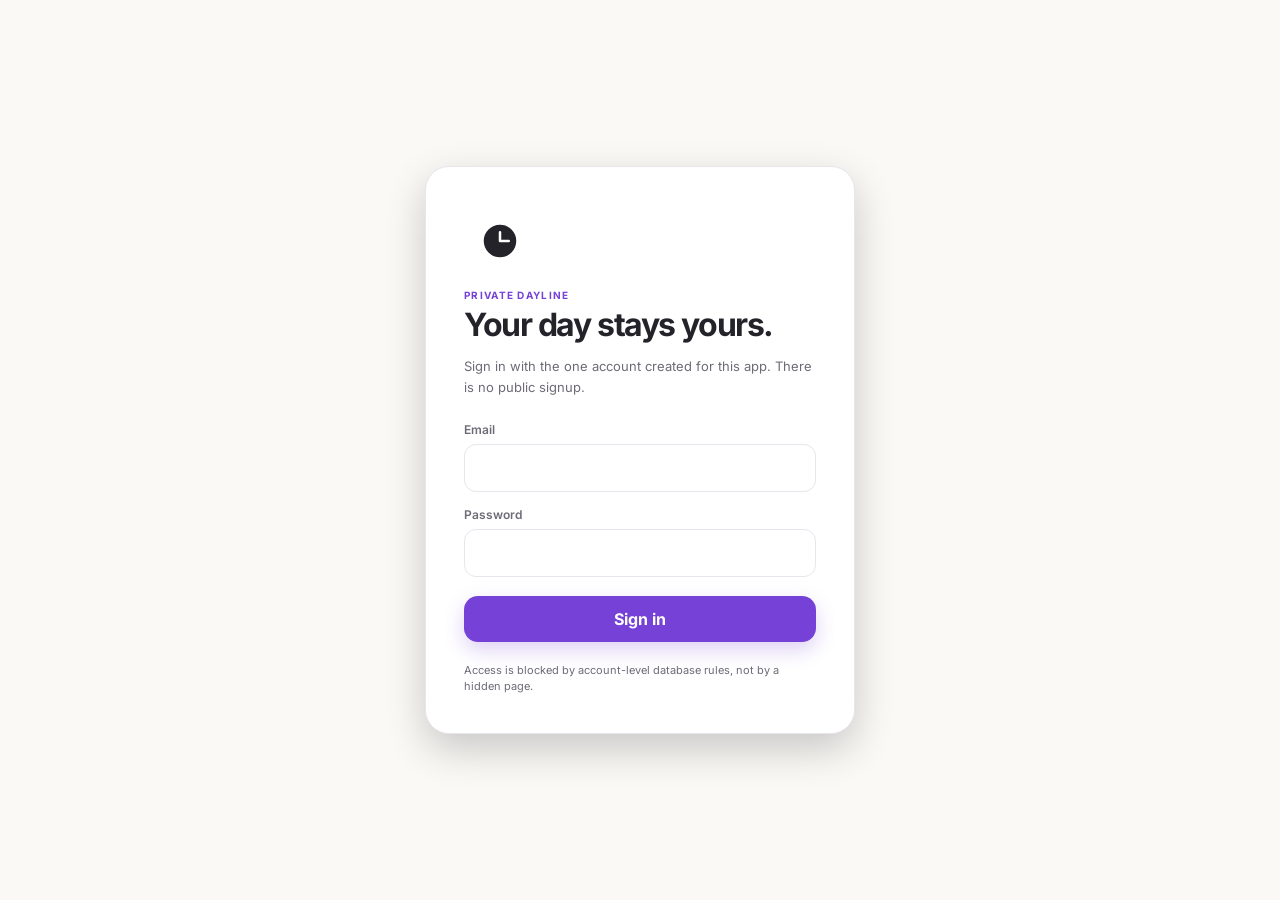
==== dayline/index.html @ 0afee8f5 "Brand app as Dayline and publish named path" ====
<!doctype html>
<html lang="en" data-theme="light">
  <head>
    <meta charset="UTF-8" />
    <meta name="viewport" content="width=device-width, initial-scale=1.0, viewport-fit=cover" />
    <meta name="theme-color" content="#faf9f6" />
    <meta name="mobile-web-app-capable" content="yes" />
    <meta name="apple-mobile-web-app-capable" content="yes" />
    <meta name="apple-mobile-web-app-status-bar-style" content="black-translucent" />
    <meta name="apple-mobile-web-app-title" content="Dayline" />
    <script>
      (() => {
        try {
          const saved = JSON.parse(localStorage.getItem("dayline-store-v3") || "null");
          const legacy = JSON.parse(localStorage.getItem("dayline-theme") || "null");
          const preference = saved?.preferences?.theme || legacy || "system";
          const dark = preference === "dark" || (preference === "system" && matchMedia("(prefers-color-scheme: dark)").matches);
          document.documentElement.dataset.theme = dark ? "dark" : "light";
          document.querySelector('meta[name="theme-color"]')?.setAttribute("content", dark ? "#121212" : "#faf9f6");
        } catch {}
      })();
    </script>
    <meta name="description" content="Plan your day, manually track what happened, and understand where your time went." />
    <link rel="manifest" href="./manifest.webmanifest" />
    <link rel="icon" href="./icon-192.png" />
    <link rel="apple-touch-icon" href="./icon-192.png" />
    <title>Dayline — Make time for what matters</title>
    <script type="module" crossorigin src="/dayline/assets/index-Uin-wdkB.js"></script>
    <link rel="stylesheet" crossorigin href="/dayline/assets/index-iRXBmyM0.css">
  </head>
  <body>
    <div id="root"></div>
  </body>
</html>
---- dayline/assets/index-iRXBmyM0.css ----
@font-face{font-family:Inter;font-style:normal;font-display:swap;font-weight:400;src:url(/dayline/assets/inter-cyrillic-ext-400-normal-BQZuk6qB.woff2) format("woff2"),url(/dayline/assets/inter-cyrillic-ext-400-normal-DQukG94-.woff) format("woff");unicode-range:U+0460-052F,U+1C80-1C8A,U+20B4,U+2DE0-2DFF,U+A640-A69F,U+FE2E-FE2F}@font-face{font-family:Inter;font-style:normal;font-display:swap;font-weight:400;src:url(/dayline/assets/inter-cyrillic-400-normal-obahsSVq.woff2) format("woff2"),url(/dayline/assets/inter-cyrillic-400-normal-HOLc17fK.woff) format("woff");unicode-range:U+0301,U+0400-045F,U+0490-0491,U+04B0-04B1,U+2116}@font-face{font-family:Inter;font-style:normal;font-display:swap;font-weight:400;src:url(/dayline/assets/inter-greek-ext-400-normal-DGGRlc-M.woff2) format("woff2"),url(/dayline/assets/inter-greek-ext-400-normal-KugGGMne.woff) format("woff");unicode-range:U+1F00-1FFF}@font-face{font-family:Inter;font-style:normal;font-display:swap;font-weight:400;src:url(/dayline/assets/inter-greek-400-normal-B4URO6DV.woff2) format("woff2"),url(/dayline/assets/inter-greek-400-normal-q2sYcFCs.woff) format("woff");unicode-range:U+0370-0377,U+037A-037F,U+0384-038A,U+038C,U+038E-03A1,U+03A3-03FF}@font-face{font-family:Inter;font-style:normal;font-display:swap;font-weight:400;src:url(/dayline/assets/inter-vietnamese-400-normal-DMkecbls.woff2) format("woff2"),url(/dayline/assets/inter-vietnamese-400-normal-Bbgyi5SW.woff) format("woff");unicode-range:U+0102-0103,U+0110-0111,U+0128-0129,U+0168-0169,U+01A0-01A1,U+01AF-01B0,U+0300-0301,U+0303-0304,U+0308-0309,U+0323,U+0329,U+1EA0-1EF9,U+20AB}@font-face{font-family:Inter;font-style:normal;font-display:swap;font-weight:400;src:url(/dayline/assets/inter-latin-ext-400-normal-C1nco2VV.woff2) format("woff2"),url(/dayline/assets/inter-latin-ext-400-normal-77YHD8bZ.woff) format("woff");unicode-range:U+0100-02BA,U+02BD-02C5,U+02C7-02CC,U+02CE-02D7,U+02DD-02FF,U+0304,U+0308,U+0329,U+1D00-1DBF,U+1E00-1E9F,U+1EF2-1EFF,U+2020,U+20A0-20AB,U+20AD-20C0,U+2113,U+2C60-2C7F,U+A720-A7FF}@font-face{font-family:Inter;font-style:normal;font-display:swap;font-weight:400;src:url(/dayline/assets/inter-latin-400-normal-C38fXH4l.woff2) format("woff2"),url(/dayline/assets/inter-latin-400-normal-CyCys3Eg.woff) format("woff");unicode-range:U+0000-00FF,U+0131,U+0152-0153,U+02BB-02BC,U+02C6,U+02DA,U+02DC,U+0304,U+0308,U+0329,U+2000-206F,U+20AC,U+2122,U+2191,U+2193,U+2212,U+2215,U+FEFF,U+FFFD}@font-face{font-family:Inter;font-style:normal;font-display:swap;font-weight:500;src:url(/dayline/assets/inter-cyrillic-ext-500-normal-B0yAr1jD.woff2) format("woff2"),url(/dayline/assets/inter-cyrillic-ext-500-normal-BmqWE9Dz.woff) format("woff");unicode-range:U+0460-052F,U+1C80-1C8A,U+20B4,U+2DE0-2DFF,U+A640-A69F,U+FE2E-FE2F}@font-face{font-family:Inter;font-style:normal;font-display:swap;font-weight:500;src:url(/dayline/assets/inter-cyrillic-500-normal-BasfLYem.woff2) format("woff2"),url(/dayline/assets/inter-cyrillic-500-normal-CxZf_p3X.woff) format("woff");unicode-range:U+0301,U+0400-045F,U+0490-0491,U+04B0-04B1,U+2116}@font-face{font-family:Inter;font-style:normal;font-display:swap;font-weight:500;src:url(/dayline/assets/inter-greek-ext-500-normal-C4iEst2y.woff2) format("woff2"),url(/dayline/assets/inter-greek-ext-500-normal-2j5mBUwD.woff) format("woff");unicode-range:U+1F00-1FFF}@font-face{font-family:Inter;font-style:normal;font-display:swap;font-weight:500;src:url(/dayline/assets/inter-greek-500-normal-BIZE56-Y.woff2) format("woff2"),url(/dayline/assets/inter-greek-500-normal-Xzm54t5V.woff) format("woff");unicode-range:U+0370-0377,U+037A-037F,U+0384-038A,U+038C,U+038E-03A1,U+03A3-03FF}@font-face{font-family:Inter;font-style:normal;font-display:swap;font-weight:500;src:url(/dayline/assets/inter-vietnamese-500-normal-DOriooB6.woff2) format("woff2"),url(/dayline/assets/inter-vietnamese-500-normal-mJboJaSs.woff) format("woff");unicode-range:U+0102-0103,U+0110-0111,U+0128-0129,U+0168-0169,U+01A0-01A1,U+01AF-01B0,U+0300-0301,U+0303-0304,U+0308-0309,U+0323,U+0329,U+1EA0-1EF9,U+20AB}@font-face{font-family:Inter;font-style:normal;font-display:swap;font-weight:500;src:url(/dayline/assets/inter-latin-ext-500-normal-CV4jyFjo.woff2) format("woff2"),url(/dayline/assets/inter-latin-ext-500-normal-BxGbmqWO.woff) format("woff");unicode-range:U+0100-02BA,U+02BD-02C5,U+02C7-02CC,U+02CE-02D7,U+02DD-02FF,U+0304,U+0308,U+0329,U+1D00-1DBF,U+1E00-1E9F,U+1EF2-1EFF,U+2020,U+20A0-20AB,U+20AD-20C0,U+2113,U+2C60-2C7F,U+A720-A7FF}@font-face{font-family:Inter;font-style:normal;font-display:swap;font-weight:500;src:url(/dayline/assets/inter-latin-500-normal-Cerq10X2.woff2) format("woff2"),url(/dayline/assets/inter-latin-500-normal-BL9OpVg8.woff) format("woff");unicode-range:U+0000-00FF,U+0131,U+0152-0153,U+02BB-02BC,U+02C6,U+02DA,U+02DC,U+0304,U+0308,U+0329,U+2000-206F,U+20AC,U+2122,U+2191,U+2193,U+2212,U+2215,U+FEFF,U+FFFD}@font-face{font-family:Inter;font-style:normal;font-display:swap;font-weight:600;src:url(/dayline/assets/inter-cyrillic-ext-600-normal-Dfes3d0z.woff2) format("woff2"),url(/dayline/assets/inter-cyrillic-ext-600-normal-Bcila6Z-.woff) format("woff");unicode-range:U+0460-052F,U+1C80-1C8A,U+20B4,U+2DE0-2DFF,U+A640-A69F,U+FE2E-FE2F}@font-face{font-family:Inter;font-style:normal;font-display:swap;font-weight:600;src:url(/dayline/assets/inter-cyrillic-600-normal-CWCymEST.woff2) format("woff2"),url(/dayline/assets/inter-cyrillic-600-normal-4D_pXhcN.woff) format("woff");unicode-range:U+0301,U+0400-045F,U+0490-0491,U+04B0-04B1,U+2116}@font-face{font-family:Inter;font-style:normal;font-display:swap;font-weight:600;src:url(/dayline/assets/inter-greek-ext-600-normal-DRtmH8MT.woff2) format("woff2"),url(/dayline/assets/inter-greek-ext-600-normal-B8X0CLgF.woff) format("woff");unicode-range:U+1F00-1FFF}@font-face{font-family:Inter;font-style:normal;font-display:swap;font-weight:600;src:url(/dayline/assets/inter-greek-600-normal-plRanbMR.woff2) format("woff2"),url(/dayline/assets/inter-greek-600-normal-BZpKdvQh.woff) format("woff");unicode-range:U+0370-0377,U+037A-037F,U+0384-038A,U+038C,U+038E-03A1,U+03A3-03FF}@font-face{font-family:Inter;font-style:normal;font-display:swap;font-weight:600;src:url(/dayline/assets/inter-vietnamese-600-normal-Cc8MFFhd.woff2) format("woff2"),url(/dayline/assets/inter-vietnamese-600-normal-BuLX-rYi.woff) format("woff");unicode-range:U+0102-0103,U+0110-0111,U+0128-0129,U+0168-0169,U+01A0-01A1,U+01AF-01B0,U+0300-0301,U+0303-0304,U+0308-0309,U+0323,U+0329,U+1EA0-1EF9,U+20AB}@font-face{font-family:Inter;font-style:normal;font-display:swap;font-weight:600;src:url(/dayline/assets/inter-latin-ext-600-normal-D2bJ5OIk.woff2) format("woff2"),url(/dayline/assets/inter-latin-ext-600-normal-CIVaiw4L.woff) format("woff");unicode-range:U+0100-02BA,U+02BD-02C5,U+02C7-02CC,U+02CE-02D7,U+02DD-02FF,U+0304,U+0308,U+0329,U+1D00-1DBF,U+1E00-1E9F,U+1EF2-1EFF,U+2020,U+20A0-20AB,U+20AD-20C0,U+2113,U+2C60-2C7F,U+A720-A7FF}@font-face{font-family:Inter;font-style:normal;font-display:swap;font-weight:600;src:url(/dayline/assets/inter-latin-600-normal-LgqL8muc.woff2) format("woff2"),url(/dayline/assets/inter-latin-600-normal-CiBQ2DWP.woff) format("woff");unicode-range:U+0000-00FF,U+0131,U+0152-0153,U+02BB-02BC,U+02C6,U+02DA,U+02DC,U+0304,U+0308,U+0329,U+2000-206F,U+20AC,U+2122,U+2191,U+2193,U+2212,U+2215,U+FEFF,U+FFFD}@font-face{font-family:Inter;font-style:normal;font-display:swap;font-weight:700;src:url(/dayline/assets/inter-cyrillic-ext-700-normal-BjwYoWNd.woff2) format("woff2"),url(/dayline/assets/inter-cyrillic-ext-700-normal-LO58E6JB.woff) format("woff");unicode-range:U+0460-052F,U+1C80-1C8A,U+20B4,U+2DE0-2DFF,U+A640-A69F,U+FE2E-FE2F}@font-face{font-family:Inter;font-style:normal;font-display:swap;font-weight:700;src:url(/dayline/assets/inter-cyrillic-700-normal-CjBOestx.woff2) format("woff2"),url(/dayline/assets/inter-cyrillic-700-normal-DrXBdSj3.woff) format("woff");unicode-range:U+0301,U+0400-045F,U+0490-0491,U+04B0-04B1,U+2116}@font-face{font-family:Inter;font-style:normal;font-display:swap;font-weight:700;src:url(/dayline/assets/inter-greek-ext-700-normal-qfdV9bQt.woff2) format("woff2"),url(/dayline/assets/inter-greek-ext-700-normal-BoQ6DsYi.woff) format("woff");unicode-range:U+1F00-1FFF}@font-face{font-family:Inter;font-style:normal;font-display:swap;font-weight:700;src:url(/dayline/assets/inter-greek-700-normal-C3JjAnD8.woff2) format("woff2"),url(/dayline/assets/inter-greek-700-normal-BUv2fZ6O.woff) format("woff");unicode-range:U+0370-0377,U+037A-037F,U+0384-038A,U+038C,U+038E-03A1,U+03A3-03FF}@font-face{font-family:Inter;font-style:normal;font-display:swap;font-weight:700;src:url(/dayline/assets/inter-vietnamese-700-normal-DlLaEgI2.woff2) format("woff2"),url(/dayline/assets/inter-vietnamese-700-normal-BZaoP0fm.woff) format("woff");unicode-range:U+0102-0103,U+0110-0111,U+0128-0129,U+0168-0169,U+01A0-01A1,U+01AF-01B0,U+0300-0301,U+0303-0304,U+0308-0309,U+0323,U+0329,U+1EA0-1EF9,U+20AB}@font-face{font-family:Inter;font-style:normal;font-display:swap;font-weight:700;src:url(/dayline/assets/inter-latin-ext-700-normal-Ca8adRJv.woff2) format("woff2"),url(/dayline/assets/inter-latin-ext-700-normal-TidjK2hL.woff) format("woff");unicode-range:U+0100-02BA,U+02BD-02C5,U+02C7-02CC,U+02CE-02D7,U+02DD-02FF,U+0304,U+0308,U+0329,U+1D00-1DBF,U+1E00-1E9F,U+1EF2-1EFF,U+2020,U+20A0-20AB,U+20AD-20C0,U+2113,U+2C60-2C7F,U+A720-A7FF}@font-face{font-family:Inter;font-style:normal;font-display:swap;font-weight:700;src:url(/dayline/assets/inter-latin-700-normal-Yt3aPRUw.woff2) format("woff2"),url(/dayline/assets/inter-latin-700-normal-BLAVimhd.woff) format("woff");unicode-range:U+0000-00FF,U+0131,U+0152-0153,U+02BB-02BC,U+02C6,U+02DA,U+02DC,U+0304,U+0308,U+0329,U+2000-206F,U+20AC,U+2122,U+2191,U+2193,U+2212,U+2215,U+FEFF,U+FFFD}:root{color-scheme:light;--bg: #f3f5ff;--surface: #ffffff;--surface-2: #eef1ff;--surface-3: #e4e8fa;--ink: #101d4d;--muted: #66729a;--faint: #8a94b6;--line: #dce2f3;--line-strong: #c7d0eb;--violet: #6558f5;--violet-hover: #5548ea;--violet-soft: #ebeaff;--teal: #25aebb;--teal-soft: #e3f7f7;--red: #f05b60;--red-soft: #ffeaec;--orange: #ee9d5d;--orange-soft: #fff1e5;--blue: #5f8de8;--yellow: #e7ad31;--sidebar: #fbfcff;--sidebar-ink: #101d4d;--sidebar-muted: #707b9f;--shadow-soft: 0 10px 30px rgba(46, 58, 116, .08);--shadow-lifted: 0 18px 54px rgba(38, 47, 96, .16);--nav-height: 70px}:root[data-theme=dark]{color-scheme:dark;--bg: #0b1430;--surface: #111c3a;--surface-2: #172445;--surface-3: #213052;--ink: #f6f7ff;--muted: #abb5d5;--faint: #7f8bad;--line: #2a385b;--line-strong: #3d4d75;--violet: #7e72ff;--violet-hover: #9288ff;--violet-soft: #252452;--teal: #62d7dc;--teal-soft: #153b48;--red: #ff7475;--red-soft: #421f2b;--orange: #ffb16f;--orange-soft: #3b2b2c;--blue: #83abff;--yellow: #ffd45f;--sidebar: #0d1732;--sidebar-ink: #f6f7ff;--sidebar-muted: #a7b1d0;--shadow-soft: 0 12px 34px rgba(0, 0, 0, .2);--shadow-lifted: 0 22px 62px rgba(0, 0, 0, .4)}*{box-sizing:border-box}html{min-width:320px;min-height:100%;background:var(--bg);scroll-behavior:smooth}body{margin:0;min-width:320px;min-height:100vh;min-height:100dvh;overflow-x:hidden;overscroll-behavior-y:none;background:var(--bg);color:var(--ink);font-family:Inter,Segoe UI,sans-serif;-webkit-font-smoothing:antialiased;-webkit-tap-highlight-color:transparent}body:has(.modal[open]){overflow:hidden}button,input,select{font:inherit}button{color:inherit}button,select,input{touch-action:manipulation}button:focus-visible,input:focus-visible,select:focus-visible{outline:3px solid color-mix(in srgb,var(--violet) 40%,transparent);outline-offset:2px}::selection{background:var(--violet-soft);color:var(--ink)}.app-shell,.app-main{min-width:0;min-height:100vh;min-height:100dvh}.sidebar{display:none}.brand{border:0;background:transparent;color:inherit;display:flex;align-items:center;gap:10px;padding:0;font-size:19px;font-weight:700;letter-spacing:-.025em;cursor:pointer}.brand-mark{width:38px;height:38px;display:inline-grid;flex:0 0 auto;place-items:center}.brand-mark img{width:100%;height:100%;object-fit:contain}.brand-mark.large{width:72px;height:72px;margin-bottom:12px}.bottom-nav{position:fixed;z-index:40;right:0;bottom:0;left:0;min-height:calc(var(--nav-height) + env(safe-area-inset-bottom));padding:7px max(10px,env(safe-area-inset-right)) env(safe-area-inset-bottom) max(10px,env(safe-area-inset-left));border-top:1px solid var(--line);display:grid;grid-template-columns:repeat(3,minmax(0,1fr));gap:6px;background:var(--surface);box-shadow:0 -12px 34px #1c265114}.bottom-nav button{min-width:0;min-height:56px;padding:5px 8px;border:1px solid transparent;border-radius:15px;display:flex;flex-direction:column;align-items:center;justify-content:center;gap:3px;color:var(--faint);background:transparent;font-size:10px;font-weight:600;cursor:pointer}.bottom-nav button.active{border-color:color-mix(in srgb,var(--violet) 22%,var(--line));color:var(--violet);background:var(--violet-soft)}.topbar{min-height:122px;padding:calc(18px + env(safe-area-inset-top)) max(16px,env(safe-area-inset-right)) 18px max(16px,env(safe-area-inset-left));border-bottom:1px solid var(--line);display:flex;align-items:flex-end;justify-content:space-between;gap:14px;background:var(--bg)}.topbar>div:first-child{min-width:0}.topbar h1{margin:0;font-size:clamp(29px,9vw,36px);line-height:1.08;letter-spacing:-.045em}.subhead{margin:8px 0 0;overflow-wrap:anywhere;color:var(--muted);font-size:12px;line-height:1.4}.topbar-actions{display:flex;flex:0 0 auto;align-items:center;gap:7px}.topbar-actions .primary,.desktop-heading,.desktop-label{display:none}.mobile-heading,.mobile-label{display:inline}.page-content{width:100%;max-width:760px;margin:0 auto;padding:18px max(16px,env(safe-area-inset-right)) calc(104px + env(safe-area-inset-bottom)) max(16px,env(safe-area-inset-left))}.page-stack,.settings-stack{display:grid;gap:16px}.eyebrow,.section-kicker{margin:0 0 7px;color:var(--violet);font-size:10px;font-weight:700;letter-spacing:.13em}.primary,.secondary,.danger-button,.text-button,.icon-button,.timer-control,.timer-stop{min-height:46px;border:1px solid transparent;border-radius:14px;display:inline-flex;align-items:center;justify-content:center;gap:8px;font-weight:650;cursor:pointer;transition:color .15s ease,background .15s ease,border-color .15s ease,box-shadow .15s ease,transform .15s ease}.primary{padding:0 18px;color:#fff;background:var(--violet);box-shadow:0 8px 20px color-mix(in srgb,var(--violet) 24%,transparent)}.primary,.secondary{white-space:nowrap}.secondary{padding:0 16px;border-color:var(--line-strong);background:var(--surface)}.primary.small,.secondary.small{min-height:44px;padding:0 14px;font-size:13px}.text-button{min-height:44px;padding:0 5px;border:0;color:var(--muted);background:transparent}.icon-button{width:46px;flex:0 0 auto;padding:0;border-color:var(--line);color:var(--ink);background:var(--surface)}.icon-button.quiet{width:44px;min-height:44px;border-color:transparent;color:var(--muted);background:transparent}.icon-button.danger{color:var(--red)}button:disabled{cursor:not-allowed;opacity:.48;transform:none!important}.mobile-settings{display:inline-flex}.mobile-inline-summary{min-height:54px;border:0;border-radius:0;display:grid;grid-template-columns:repeat(3,minmax(0,1fr));overflow:visible;background:transparent;box-shadow:none}.mobile-inline-summary span{min-width:0;padding:7px 5px;display:flex;flex-direction:column;align-items:center;justify-content:center;gap:4px;color:var(--muted);font-size:clamp(9px,2.7vw,11px);text-align:center;white-space:nowrap}.mobile-inline-summary span+span{border-left:1px solid var(--line)}.mobile-inline-summary strong{color:var(--ink);font-size:clamp(13px,4vw,16px);letter-spacing:-.02em}.mobile-inline-summary span:nth-child(1) strong{color:var(--teal)}.mobile-inline-summary span:nth-child(2) strong{color:var(--red)}.mobile-inline-summary span:nth-child(3) strong{color:var(--violet)}.focus-hero{position:relative;min-width:0;padding:20px 18px 16px;border:1px solid var(--line-strong);border-radius:22px;display:grid;gap:20px;overflow:hidden;background:var(--surface);box-shadow:var(--shadow-soft)}.hero-copy{position:relative;min-width:0;min-height:102px;padding-right:86px}.focus-mascot{position:absolute;top:22px;right:-4px;width:86px;height:86px;object-fit:contain;pointer-events:none;-webkit-user-select:none;user-select:none}.focus-hero h2{max-width:100%;margin:0;overflow-wrap:anywhere;font-size:clamp(27px,8vw,34px);line-height:1.08;letter-spacing:-.045em}.focus-hero p:not(.section-kicker){margin:10px 0 0;color:var(--muted);font-size:13px;line-height:1.5}.hero-actions{width:100%;display:grid;gap:5px}.hero-actions .primary,.hero-actions .secondary{width:100%;min-height:52px}.hero-metrics{display:none}.positive-text{color:var(--teal)}.negative-text{color:var(--red)}.violet-text{color:var(--violet)}.section-panel{min-width:0;border:1px solid var(--line);border-radius:20px;overflow:hidden;background:var(--surface);box-shadow:var(--shadow-soft)}.section-heading{min-height:82px;padding:17px 16px;border-bottom:1px solid var(--line);display:flex;align-items:center;justify-content:space-between;gap:10px}.section-heading>div{min-width:0}.section-heading h2{margin:0;overflow-wrap:anywhere;font-size:clamp(17px,5vw,20px);line-height:1.2;letter-spacing:-.025em}.section-heading p:not(.section-kicker){margin:6px 0 0;color:var(--muted);font-size:12px}.activity-panel{border:0;border-radius:0;background:transparent;box-shadow:none}.activity-panel .section-heading{padding-right:0;padding-left:0}.activity-list,.plan-list{min-width:0;padding:0 14px 7px}.activity-panel .activity-list{padding-right:0;padding-left:0}.activity-row{min-width:0;min-height:108px;padding:12px 0;border-bottom:1px solid var(--line);display:grid;grid-template-columns:14px minmax(0,1fr) 44px;align-items:center;gap:9px}.activity-row:last-child,.plan-row:last-child{border-bottom:0}.time-column{display:none}.timeline-dot{width:10px;height:10px;border-radius:50%;background:var(--dot);box-shadow:0 0 0 5px color-mix(in srgb,var(--dot) 14%,transparent)}.activity-copy{min-width:0}.activity-copy>div{min-width:0;display:flex;align-items:center;flex-wrap:wrap;gap:6px 8px}.activity-copy strong{min-width:0;overflow:hidden;text-overflow:ellipsis;white-space:nowrap;font-size:14px}.activity-copy p{margin:6px 0 0;overflow-wrap:anywhere;color:var(--muted);font-size:11px;line-height:1.45}.activity-copy small{display:block;margin-top:6px;overflow-wrap:anywhere;color:var(--red);font-size:11px}.category-pill{flex:0 0 auto;padding:4px 7px;border:1px solid color-mix(in srgb,var(--category) 38%,transparent);border-radius:7px;color:var(--category);background:color-mix(in srgb,var(--category) 11%,transparent);font-size:9px;font-weight:700;letter-spacing:.035em}.planned-pill{--category: var(--violet)}.row-actions{min-width:0;display:flex;flex-direction:column;align-items:center;justify-content:center}.planned-row{opacity:.86}.planned-row .row-actions .text-button{min-width:44px;padding-inline:3px;color:var(--violet);font-size:10px;line-height:1.15;white-space:normal}.empty-state{min-height:238px;padding:36px 20px;display:flex;flex-direction:column;align-items:center;justify-content:center;text-align:center}.empty-state>span{width:50px;height:50px;border:1px solid var(--line);border-radius:17px;display:grid;place-items:center;color:var(--violet);background:var(--violet-soft)}.empty-state strong{margin-top:16px;font-size:17px}.empty-state p{max-width:390px;margin:8px 0 18px;color:var(--muted);font-size:13px;line-height:1.55}.plan-toolbar{min-width:0;display:flex;align-items:flex-start;justify-content:space-between;flex-wrap:wrap;gap:12px}.plan-toolbar>div{min-width:0;flex:1 1 210px}.plan-toolbar>.primary{flex:0 0 auto}.plan-summary{margin:9px 0 0;display:flex;align-items:center;gap:8px;color:var(--muted);font-size:11px}.plan-summary i{width:3px;height:3px;border-radius:50%;background:var(--faint)}.date-pager{min-width:0;display:grid;grid-template-columns:46px minmax(100px,1fr) 46px;align-items:center;gap:5px}.date-label{min-width:0;min-height:46px;padding:4px 8px;border:0;display:grid;gap:2px;color:var(--ink);background:transparent;font-size:13px;font-weight:700;text-align:center;cursor:pointer}.date-label small{display:none;color:var(--muted);font-size:10px;font-weight:400}.form-panel{overflow:visible}.plan-form,.activity-form{padding:18px 16px calc(20px + env(safe-area-inset-bottom));display:grid;grid-template-columns:minmax(0,1fr);gap:15px}.plan-form .wide,.activity-form .wide{grid-column:1 / -1}.field{min-width:0;display:grid;align-content:start;gap:7px}.field label,.quality-field legend{color:var(--muted);font-size:12px;font-weight:600}.field label small{color:var(--faint);font-weight:400}.field input,.field select,.number-setting input,.category-settings input[type=text],.goal-settings input,.goal-settings select{width:100%;min-width:0;min-height:48px;padding:0 12px;border:1px solid var(--line-strong);border-radius:12px;color:var(--ink);background:var(--surface);font-size:16px}.field input::placeholder{color:var(--faint)}.time-field{min-width:0}.time-trigger{width:100%;min-height:52px;padding:0 14px;border:1px solid var(--tt-line, var(--line-strong));border-radius:12px;display:flex;align-items:center;justify-content:space-between;gap:10px;background:var(--tt-bg, var(--surface));color:var(--tt-ink, var(--ink));font-size:16px;font-weight:600;font-variant-numeric:tabular-nums;cursor:pointer}.time-trigger.empty span{color:var(--tt-muted, var(--muted));font-weight:500}.time-trigger svg{flex:0 0 auto;color:var(--tt-accent, var(--violet))}.time-trigger:focus-visible{outline:2px solid var(--tt-accent, var(--violet));outline-offset:2px}.time-editor{margin-top:8px;padding:12px;border:1px solid var(--tt-line, var(--line-strong));border-radius:14px;background:var(--tt-surface, var(--surface))}.time-editor-parts{display:grid;grid-template-columns:minmax(0,1fr) minmax(0,1fr) auto;gap:8px;align-items:end}.time-editor-parts label{display:grid;gap:5px;color:var(--tt-muted, var(--muted));font-size:11px;font-weight:600}.time-editor-parts input{width:100%;min-width:0;min-height:48px;padding:0 4px;border:1px solid var(--tt-line, var(--line-strong));border-radius:10px;background:var(--tt-bg, var(--surface));color:var(--tt-ink, var(--ink));font-size:19px;text-align:center;font-variant-numeric:tabular-nums}.time-period{min-height:48px;display:flex;border:1px solid var(--tt-line, var(--line-strong));border-radius:10px;overflow:hidden}.time-period button{min-width:42px;border:0;background:var(--tt-bg, var(--surface));color:var(--tt-muted, var(--muted));font-size:12px;font-weight:700}.time-period button.selected{background:var(--tt-soft, var(--violet-soft));color:var(--tt-accent, var(--violet))}.time-editor-actions{display:flex;justify-content:flex-end;align-items:center;gap:10px;margin-top:12px}.time-editor-actions button{min-height:42px;border:0;border-radius:9px;padding:0 12px;font-size:12px;font-weight:650;cursor:pointer}.time-now{margin-right:auto;background:transparent;color:var(--tt-accent, var(--violet))}.time-done{background:var(--tt-accent, var(--violet));color:var(--tt-bg, #fff)}.time-done:disabled{opacity:.45;cursor:default}@media(max-width:359px){.time-editor-parts{gap:5px}.time-period button{min-width:35px}}.form-actions{grid-column:1 / -1;display:flex;align-items:center;justify-content:flex-end;gap:10px}.form-actions .primary{flex:1}.form-error{grid-column:1 / -1;margin:0;color:var(--red);font-size:13px;scroll-margin-block:90px}.plan-entry{border-bottom:1px solid var(--line)}.plan-entry:last-child{border-bottom:0}.plan-entry.editing{background:var(--violet-soft)}.plan-entry .plan-form{border-top:1px solid var(--line)}.plan-row{min-width:0;min-height:146px;padding:15px 0;display:grid;grid-template-columns:4px minmax(0,1fr) 44px;grid-template-areas:"line time actions" "line copy actions";align-items:center;gap:6px 12px}.plan-index{display:none}.plan-time{grid-area:time;min-width:0;display:flex;align-items:center;flex-wrap:wrap;gap:5px 8px;color:var(--muted);font-size:11px}.plan-time strong{color:var(--ink)}.plan-line{grid-area:line;align-self:stretch;width:4px;border-radius:6px;background:var(--category)}.plan-copy{grid-area:copy;min-width:0}.plan-copy strong{display:block;overflow-wrap:anywhere;font-size:14px}.plan-copy p{margin:6px 0 0;color:var(--muted);font-size:11px;line-height:1.4}.plan-row .row-actions{grid-area:actions}.target-strip{min-height:92px;padding:16px;border:1px solid var(--line);border-radius:18px;display:grid;grid-template-columns:auto minmax(0,1fr);align-items:center;gap:12px;color:var(--violet);background:var(--surface);box-shadow:var(--shadow-soft)}.target-strip>div:nth-child(2){display:grid;gap:4px;color:var(--ink)}.target-strip span{color:var(--muted);font-size:12px}.target-track{grid-column:1 / -1;height:7px;border-radius:99px;overflow:hidden;background:var(--surface-3)}.target-track span{display:block;height:100%;border-radius:inherit;background:var(--violet)}.plan-layout{min-width:0;display:grid;gap:16px}.goal-targets{min-width:0;padding:20px 18px;border:1px solid var(--line);border-radius:20px;background:var(--surface);box-shadow:var(--shadow-soft)}.goal-targets h2{margin:0 0 20px;font-size:16px}.goal-targets p{margin:4px 0 0;color:var(--muted);font-size:12px}.goal-progress{margin-bottom:20px}.goal-progress strong{margin-bottom:10px;display:flex;justify-content:space-between;gap:10px;font-size:12px;font-weight:600}.goal-progress strong span{color:var(--violet)}.review-toolbar{min-width:0;display:flex;flex-direction:column;align-items:stretch;gap:8px}.review-toolbar>span{color:var(--muted);font-size:11px;text-align:center}.week-pager{min-width:0;display:grid;grid-template-columns:46px minmax(0,1fr) 46px;align-items:center;gap:6px}.week-pager strong{min-width:0;overflow-wrap:anywhere;font-size:12px;text-align:center}.metrics-grid{min-width:0;border:1px solid var(--line);border-radius:18px;display:grid;grid-template-columns:repeat(3,minmax(0,1fr));overflow:hidden;background:var(--surface);box-shadow:var(--shadow-soft)}.metric{min-width:0;min-height:96px;padding:13px 8px;border-right:1px solid var(--line);display:grid;align-content:center;gap:5px;text-align:center}.metric:last-child{border-right:0}.metric>span{color:var(--muted);font-size:clamp(8px,2.8vw,10px);font-weight:600;letter-spacing:.035em}.metric strong{min-width:0;overflow-wrap:anywhere;font-size:clamp(18px,6vw,25px);line-height:1;letter-spacing:-.04em}.metric small{color:var(--faint);font-size:9px;line-height:1.25}.metric.positive strong{color:var(--teal)}.metric.negative strong{color:var(--red)}.review-chart .section-heading{align-items:flex-start;flex-direction:column}.legend{display:flex;flex-wrap:wrap;gap:12px;color:var(--muted);font-size:10px}.legend span{display:flex;align-items:center;gap:6px}.legend span:before{content:"";width:16px;height:5px;border-radius:99px;background:var(--violet)}.legend .actual:before{background:var(--teal)}.bar-chart{min-height:206px;padding:20px 12px 22px;display:grid;grid-template-columns:repeat(7,minmax(0,1fr));gap:4px}.bar-row{min-width:0;padding:0;border:0;display:grid;grid-template-rows:132px auto auto;gap:7px;color:inherit;background:transparent;cursor:pointer}.bar-label{grid-row:2;display:flex;flex-direction:column;align-items:center;gap:2px}.bar-label strong{font-size:10px}.bar-label span{color:var(--faint);font-size:9px}.bar-row small{grid-row:3;overflow-wrap:anywhere;color:var(--muted);font-size:9px;text-align:center}.bar-pair{grid-row:1;height:132px;border-bottom:1px solid var(--line);display:flex;align-items:flex-end;justify-content:center;gap:3px;background:var(--surface-2)}.bar-pair span{width:min(12px,38%);height:0;border-radius:5px 5px 0 0}.planned-bar{background:var(--violet)}.actual-bar{background:var(--teal)}.review-grid{display:grid;gap:16px}.compact-panel .section-heading{min-height:78px}.breakdown-list{padding:8px 16px 14px}.breakdown-list>div{min-height:54px;border-bottom:1px solid var(--line);display:grid;grid-template-columns:10px minmax(0,1fr) auto;align-items:center;gap:10px;font-size:12px}.breakdown-list>div:last-child{border-bottom:0}.breakdown-list>div>span:last-child{color:var(--muted)}.breakdown-list strong{min-width:0;overflow-wrap:anywhere}.color-dot{width:9px;height:9px;border-radius:50%;background:var(--category)}.color-dot.red{background:var(--red)}.muted-copy{margin:0;padding:28px 16px 32px;color:var(--muted);font-size:12px}.week-note{min-height:104px;padding:20px 18px;border:1px solid color-mix(in srgb,var(--teal) 25%,var(--line));border-radius:20px;display:flex;align-items:flex-start;gap:12px;color:var(--teal);background:var(--teal-soft)}.week-note>span{width:36px;height:36px;flex:0 0 auto;border-radius:13px;display:grid;place-items:center;color:var(--teal);background:var(--surface)}.week-note .section-kicker{color:var(--teal)}.week-note strong{color:var(--ink);font-size:13px;line-height:1.55}.settings-stack{max-width:900px}.settings-group{min-width:0;padding:20px 18px;border:1px solid var(--line);border-radius:20px;display:flex;flex-direction:column;align-items:stretch;gap:18px;background:var(--surface);box-shadow:var(--shadow-soft)}.settings-group>div{min-width:0;max-width:100%}.settings-group h2{margin:0;font-size:16px}.settings-group p{max-width:520px;margin:7px 0 0;overflow-wrap:anywhere;color:var(--muted);font-size:12px;line-height:1.55}.settings-group.vertical{align-items:stretch}.segmented{width:100%;min-width:0;padding:4px;border:1px solid var(--line);border-radius:15px;display:grid;grid-template-columns:repeat(3,minmax(0,1fr));background:var(--surface-2)}.segmented button{min-width:0;min-height:44px;padding:0 6px;border:1px solid transparent;border-radius:11px;display:flex;align-items:center;justify-content:center;gap:5px;color:var(--muted);background:transparent;font-size:12px;cursor:pointer}.segmented button.active{border-color:color-mix(in srgb,var(--violet) 24%,var(--line));color:var(--violet);background:var(--surface);box-shadow:0 5px 14px #222d5e14}.category-settings,.goal-settings{width:100%;display:grid;gap:8px}.category-settings>div{min-width:0;min-height:54px;border-bottom:1px solid var(--line);display:grid;grid-template-columns:30px minmax(0,1fr) auto;align-items:center;gap:8px}.category-settings>div:last-child{border-bottom:0}.category-setting-row>strong{min-width:0;overflow-wrap:anywhere;font-size:13px}.category-color,.new-color{width:13px;height:13px;margin-left:5px;border-radius:50%;background:var(--category)}.new-color{background:var(--violet)}.category-actions{display:flex}.category-settings input[type=color]{width:30px;height:30px;padding:1px;border:1px solid var(--line);border-radius:50%;background:transparent;overflow:hidden}.category-settings input:not([type=color]){width:100%;min-width:0;min-height:46px;padding:0 10px;border:1px solid var(--line);border-radius:11px;color:var(--ink);background:var(--surface);font-size:16px}.number-setting{display:flex;align-items:center;gap:10px;color:var(--muted);font-size:12px}.number-setting input{width:94px}.goal-setting{min-width:0;min-height:64px;padding:8px 0;border-bottom:1px solid var(--line);display:flex;align-items:center;flex-wrap:wrap;gap:8px;font-size:12px}.goal-setting strong{min-width:100px;flex:1 1 120px;overflow-wrap:anywhere}.goal-setting strong small{display:block;color:var(--muted);font-size:10px;font-weight:400}.goal-setting>span{color:var(--muted);font-size:10px;white-space:nowrap}.goal-settings input{width:72px;min-height:44px;font-size:15px}.goal-settings select{min-height:46px;font-size:15px}.goal-add{padding-block:12px;display:grid;grid-template-columns:minmax(0,1fr) 78px;gap:8px}.goal-add .secondary{grid-column:1 / -1}.goal-toggle{width:46px;min-width:46px;height:28px;padding:4px;border:0;border-radius:99px;background:var(--surface-3);cursor:pointer}.goal-toggle span{display:block;width:20px;height:20px;border-radius:50%;background:var(--muted);transition:transform .16s ease,background .16s ease}.goal-toggle[aria-checked=true]{background:var(--violet)}.goal-toggle[aria-checked=true] span{transform:translate(18px);background:#fff}.sync-badge{min-height:44px;padding:10px 13px;border-radius:12px;display:flex;align-items:center;gap:8px;color:var(--muted);background:var(--surface-2);font-size:12px;font-weight:600}.sync-badge.success{color:var(--teal);background:var(--teal-soft)}.button-row{width:100%;display:flex;flex-wrap:wrap;gap:8px}.button-row .secondary{flex:1 1 120px}.danger-zone{border-color:color-mix(in srgb,var(--red) 35%,var(--line))}.danger-button{padding:0 16px;border-color:color-mix(in srgb,var(--red) 34%,var(--line));color:var(--red);background:var(--red-soft)}.inline-notice{position:relative;margin:0 0 16px;padding:14px 48px 14px 16px;border:1px solid color-mix(in srgb,var(--violet) 24%,var(--line));border-radius:14px;color:var(--ink);background:var(--violet-soft);font-size:12px;line-height:1.55}.inline-notice .icon-button{position:absolute;top:4px;right:4px}.sync-status{margin:0 0 12px;color:var(--muted);font-size:11px}.modal::backdrop{background:#050b1ec2}.modal{width:100%;max-width:100%;max-height:92vh;max-height:92dvh;margin:auto 0 0;padding:0;border:1px solid var(--line-strong);border-radius:26px 26px 0 0;overflow-y:auto;overscroll-behavior:contain;color:var(--ink);background:var(--surface);box-shadow:var(--shadow-lifted)}.modal-heading{position:sticky;z-index:2;top:0;padding:20px max(18px,env(safe-area-inset-right)) 16px max(18px,env(safe-area-inset-left));border-bottom:1px solid var(--line);display:flex;justify-content:space-between;gap:14px;background:var(--surface)}.modal-heading h2{margin:0;font-size:23px;letter-spacing:-.035em}.modal-heading p:not(.section-kicker){margin:7px 0 0;color:var(--muted);font-size:12px;line-height:1.45}.modal .form-actions{position:sticky;z-index:2;bottom:calc(-20px - env(safe-area-inset-bottom));margin:4px -16px calc(-20px - env(safe-area-inset-bottom));padding:12px 16px calc(12px + env(safe-area-inset-bottom));border-top:1px solid var(--line);background:var(--surface)}.activity-form .form-grid{display:grid;grid-template-columns:minmax(0,1fr);gap:14px}.study-outcome{border-top:1px solid var(--line);padding-top:14px}.study-outcome-details{display:grid;grid-template-columns:repeat(2,minmax(0,1fr));gap:13px;margin-top:7px}.study-outcome-details .wide{grid-column:1 / -1}.study-outcome-extra{margin-top:2px}.study-outcome-extra summary{min-height:44px;display:flex;align-items:center;color:var(--violet);font-size:13px;font-weight:600;cursor:pointer}.complete-task-choice{display:flex;align-items:center;gap:10px;min-height:44px;color:var(--ink);font-size:13px}.complete-task-choice input{width:18px;height:18px;accent-color:var(--violet)}.catchup-form-note{margin:0;font-size:12px;line-height:1.45}@media(max-width:380px){.study-outcome-details{grid-template-columns:minmax(0,1fr)}}.quality-field{min-width:0;margin:0;padding:0;border:0}.quality-field legend{margin-bottom:9px}.quality-options{display:grid;grid-template-columns:repeat(2,minmax(0,1fr));gap:8px}.quality-options label{min-width:0;min-height:46px;padding:0 8px;border:1px solid var(--line);border-radius:12px;display:flex;align-items:center;justify-content:center;gap:7px;color:var(--muted);background:var(--surface);font-size:11px;cursor:pointer}.quality-options label.selected{border-color:var(--quality);color:var(--ink);background:color-mix(in srgb,var(--quality) 11%,var(--surface))}.quality-options input{position:absolute;opacity:0;pointer-events:none}.quality-options label span{width:8px;height:8px;flex:0 0 auto;border-radius:50%;background:var(--quality)}.quality-options label:has(input:focus-visible){outline:3px solid color-mix(in srgb,var(--violet) 38%,transparent);outline-offset:2px}.timer-dock{position:fixed;z-index:50;right:max(10px,env(safe-area-inset-right));bottom:calc(var(--nav-height) + env(safe-area-inset-bottom) + 10px);left:max(10px,env(safe-area-inset-left));min-width:0;min-height:104px;padding:10px;border:1px solid var(--line-strong);border-radius:20px;display:grid;grid-template-columns:38px minmax(0,1fr) 44px 58px;grid-template-areas:"mascot copy copy discard" "time time toggle stop";align-items:center;gap:7px;background:var(--surface);box-shadow:var(--shadow-lifted)}.timer-mascot{grid-area:mascot;width:38px;height:38px;object-fit:contain}.timer-dock>div{grid-area:copy;min-width:0;display:grid;gap:2px}.timer-dock small{color:var(--violet);font-size:8px;font-weight:700;letter-spacing:.11em}.timer-dock strong{min-width:0;overflow:hidden;text-overflow:ellipsis;white-space:nowrap;font-size:12px}.timer-dock time{grid-area:time;min-width:0;font-variant-numeric:tabular-nums;font-size:16px;font-weight:700;letter-spacing:-.02em}.timer-control{grid-area:toggle;width:44px;min-height:44px;padding:0;border-color:var(--line);color:var(--violet);background:var(--surface-2)}.timer-stop{grid-area:stop;min-height:44px;padding:0 10px;border:0;color:#fff;background:var(--violet);font-size:11px}.timer-dock .discard-timer{grid-area:discard;width:44px;color:var(--muted);background:transparent}.has-timer .page-content{padding-bottom:calc(230px + env(safe-area-inset-bottom))}.login-page,.loading-page{min-height:100vh;min-height:100dvh;padding:calc(24px + env(safe-area-inset-top)) max(16px,env(safe-area-inset-right)) calc(24px + env(safe-area-inset-bottom)) max(16px,env(safe-area-inset-left));display:grid;place-items:center;background:var(--bg)}.login-card{width:min(430px,100%);padding:28px 22px;border:1px solid var(--line);border-radius:24px;background:var(--surface);box-shadow:var(--shadow-lifted)}.login-card h1{margin:0;font-size:32px;line-height:1.08;letter-spacing:-.045em}.login-card>p:not(.eyebrow){margin:13px 0 24px;color:var(--muted);font-size:13px;line-height:1.6}.login-card form{display:grid;gap:15px}.login-card form .primary{margin-top:4px}.login-card>small{display:block;margin-top:20px;color:var(--faint);font-size:11px;line-height:1.5}.loading-page{align-content:center;gap:12px;color:var(--muted)}.sr-only{position:absolute;width:1px;height:1px;padding:0;margin:-1px;overflow:hidden;clip-path:inset(50%);white-space:nowrap;border:0}@media(hover:hover){.primary:hover{background:var(--violet-hover);transform:translateY(-1px)}.secondary:hover,.icon-button:hover{border-color:var(--violet);color:var(--violet);background:var(--violet-soft)}.text-button:hover{color:var(--violet)}.icon-button.danger:hover{border-color:transparent;color:var(--red);background:var(--red-soft)}.bar-row:hover,.bottom-nav button:hover{color:var(--violet)}}@media(min-width:390px){.timer-dock{min-height:68px;grid-template-columns:38px minmax(52px,1fr) auto 44px 58px 44px;grid-template-areas:"mascot copy time toggle stop discard"}.timer-dock .discard-timer{width:44px}.has-timer .page-content{padding-bottom:calc(188px + env(safe-area-inset-bottom))}}@media(min-width:520px){.topbar,.page-content{padding-right:max(24px,env(safe-area-inset-right));padding-left:max(24px,env(safe-area-inset-left))}.focus-hero,.section-heading,.settings-group,.goal-targets{padding-right:22px;padding-left:22px}.activity-list,.plan-list{padding-right:20px;padding-left:20px}.hero-copy{padding-right:110px}.focus-mascot{width:104px;height:104px}.review-chart .section-heading{flex-direction:row;align-items:center}.bar-chart{gap:9px;padding-right:20px;padding-left:20px}}@media(min-width:700px){.page-content{padding-top:26px}.page-stack,.settings-stack{gap:20px}.plan-form{grid-template-columns:repeat(2,minmax(0,1fr))}.plan-form .wide{grid-column:1 / -1}.activity-form .form-grid{grid-template-columns:repeat(2,minmax(0,1fr))}.quality-options{grid-template-columns:repeat(4,minmax(0,1fr))}.review-grid{grid-template-columns:repeat(2,minmax(0,1fr))}.settings-group{flex-direction:row;align-items:center;justify-content:space-between;gap:28px}.settings-group.vertical{flex-direction:column;align-items:stretch}.segmented{width:min(330px,100%);flex:0 0 auto}.category-settings,.goal-settings{max-width:540px}.modal{width:min(650px,calc(100% - 40px));max-height:calc(100dvh - 40px);margin:auto;border-radius:24px}.modal-heading{padding:22px 24px 18px}.activity-form{padding:22px 24px 26px}}@media(min-width:1024px){:root{--nav-height: 0px}.sidebar{position:fixed;z-index:30;inset:0 auto 0 0;width:204px;padding:calc(28px + env(safe-area-inset-top)) 18px calc(26px + env(safe-area-inset-bottom));border-right:1px solid var(--line);display:flex;flex-direction:column;color:var(--sidebar-ink);background:var(--sidebar)}.sidebar .brand{gap:11px;padding:0 10px 34px}.sidebar nav{display:grid;gap:8px}.sidebar nav button,.settings-link{min-height:50px;padding:0 14px;border:1px solid transparent;border-radius:15px;display:flex;align-items:center;gap:12px;color:var(--sidebar-muted);background:transparent;font-weight:550;text-align:left;cursor:pointer}.sidebar nav button.active,.settings-link.active{border-color:color-mix(in srgb,var(--violet) 22%,var(--line));color:var(--violet);background:var(--violet-soft)}.settings-link{margin-top:auto}.bottom-nav{display:none}.app-main{margin-left:204px}.topbar{min-height:126px;padding:28px clamp(34px,4vw,58px) 24px;align-items:flex-end}.topbar h1{font-size:clamp(32px,3vw,42px)}.subhead{margin-top:9px;font-size:14px}.desktop-heading,.desktop-label{display:inline}.mobile-heading,.mobile-label,.mobile-settings{display:none}.topbar-actions .primary{display:inline-flex}.page-content{width:min(1160px,calc(100% - 64px));max-width:none;padding:34px 0 120px}.page-stack,.settings-stack{gap:24px}.mobile-inline-summary{display:none}.focus-hero{min-height:344px;padding:30px 32px;grid-template-columns:minmax(0,1.15fr) minmax(245px,.75fr);grid-template-areas:"copy metrics" "actions metrics";align-items:center;gap:4px 42px;border-radius:24px}.hero-copy{grid-area:copy;min-height:150px;padding-right:150px}.focus-mascot{top:20px;right:4px;width:138px;height:138px}.focus-hero h2{font-size:clamp(35px,3.4vw,48px)}.focus-hero p:not(.section-kicker){font-size:14px}.hero-actions{grid-area:actions;width:min(430px,100%);align-self:start}.hero-metrics{grid-area:metrics;align-self:stretch;padding-left:38px;border-left:1px solid var(--line);display:grid;align-content:center}.hero-metrics>div{min-height:78px;border-bottom:1px solid var(--line);display:flex;align-items:center;justify-content:space-between;gap:18px}.hero-metrics>div:last-child{border-bottom:0}.hero-metrics span{color:var(--muted);font-size:13px}.hero-metrics strong{font-size:28px;letter-spacing:-.04em}.section-panel{border-radius:22px}.section-heading{min-height:96px;padding:22px 26px}.section-heading h2{font-size:21px}.activity-list,.plan-list{padding:0 26px 8px}.activity-panel{border:1px solid var(--line);border-radius:22px}.activity-panel .section-heading{padding:22px 26px}.activity-panel .activity-list{padding:0 26px 8px}.activity-row{min-height:102px;padding:10px 0;grid-template-columns:112px 16px minmax(0,1fr) auto;gap:14px}.time-column{display:grid;gap:5px}.time-column strong{font-size:12px}.time-column span{color:var(--faint);font-size:11px}.activity-copy strong{font-size:15px}.activity-copy p{font-size:12px}.row-actions{flex-direction:row}.planned-row .row-actions .text-button{padding-inline:8px;font-size:12px;white-space:nowrap}.plan-toolbar{min-height:58px;align-items:center;flex-wrap:nowrap}.plan-summary{margin-left:8px;font-size:12px}.date-pager{width:310px;grid-template-columns:46px minmax(190px,1fr) 46px}.date-label small{display:block}.plan-form{padding:24px 26px 26px;grid-template-columns:2fr 1fr 1fr 1.2fr;gap:16px}.plan-form .wide{grid-column:auto}.field input,.field select,.number-setting input,.category-settings input[type=text],.goal-settings input,.goal-settings select{font-size:14px}.form-actions .primary{flex:0 0 auto}.plan-row{min-height:104px;padding:0;grid-template-columns:42px 132px 4px minmax(0,1fr) auto;grid-template-areas:"index time line copy actions";gap:16px}.plan-index{grid-area:index;display:block;color:var(--faint);font-size:11px;font-weight:600}.plan-time{display:grid;gap:5px;font-size:12px}.plan-line{margin:17px 0}.plan-copy strong{font-size:15px}.plan-layout.with-goals{grid-template-columns:minmax(0,1fr) 248px;gap:22px}.goal-targets{align-self:start;padding:22px 20px}.review-toolbar{min-height:58px;flex-direction:row;align-items:center;justify-content:space-between}.review-toolbar>span{text-align:right}.week-pager{width:320px}.metrics-grid{border-radius:20px}.metric{min-height:126px;padding:22px 24px;text-align:left}.metric>span{font-size:11px}.metric strong{font-size:34px}.metric small{font-size:11px}.review-chart .section-heading{flex-direction:row;align-items:center}.bar-chart{min-height:250px;padding:26px 28px 30px;gap:18px}.bar-row{grid-template-rows:170px auto auto;gap:9px}.bar-pair{height:170px}.bar-label{flex-direction:row;justify-content:center;gap:5px}.bar-label strong{font-size:11px}.bar-row small{font-size:10px}.breakdown-list{padding:10px 24px 18px}.week-note{padding:23px 26px}.settings-group{padding:24px 26px}.settings-group h2{font-size:17px}.settings-group p{font-size:13px}.category-settings,.goal-settings{max-width:580px}.goal-add{grid-template-columns:minmax(0,1fr) 88px auto}.goal-add .secondary{grid-column:auto}.timer-dock{right:28px;bottom:28px;left:auto;width:min(590px,calc(100% - 260px));min-height:74px;padding:10px 12px;border-radius:22px;grid-template-columns:46px minmax(80px,1fr) auto 46px auto 42px;grid-template-areas:"mascot copy time toggle stop discard";gap:10px}.timer-mascot{width:46px;height:46px}.timer-dock strong{font-size:13px}.timer-dock time{font-size:18px}.timer-stop{padding-inline:14px}.has-timer .page-content{padding-bottom:160px}.login-card{padding:38px}}@media(min-width:1220px){.sidebar{width:220px;padding-right:22px;padding-left:22px}.app-main{margin-left:220px}.page-content{width:min(1180px,calc(100% - 80px))}.focus-hero{grid-template-columns:minmax(0,1.25fr) minmax(280px,.75fr);gap:4px 54px}.hero-metrics{padding-left:46px}}@media(max-height:480px)and (orientation:landscape)and (max-width:1023px){.topbar{min-height:88px;padding-top:max(10px,env(safe-area-inset-top));padding-bottom:12px}.page-content{padding-top:12px}.focus-hero{grid-template-columns:minmax(0,1fr) minmax(230px,.8fr);align-items:center;gap:18px}.hero-copy{min-height:82px;padding-right:86px}.focus-mascot{top:8px;width:78px;height:78px}.hero-actions{align-self:center}}@media(display-mode:standalone)and (max-width:1023px){.topbar{padding-top:calc(20px + env(safe-area-inset-top))}}@media(prefers-reduced-motion:reduce){*,*:before,*:after{scroll-behavior:auto!important;transition:none!important}}:root{--tt-bg: #faf9f6;--tt-surface: #fff;--tt-ink: #24232a;--tt-muted: #6e6b77;--tt-line: #e8e5ed;--tt-accent: #7541d7;--tt-soft: #f2ecfb;--tt-track: #ebe8ed;--tt-green: #457641}:root[data-theme=dark]{--tt-bg: #121212;--tt-surface: #191919;--tt-ink: #f1f0f2;--tt-muted: #aaa6af;--tt-line: #303030;--tt-accent: #b295f3;--tt-soft: #26212f;--tt-track: #343434;--tt-green: #a6c78d}html,body{background:var(--tt-bg);color:var(--tt-ink)}.tt-app{font-family:Inter,system-ui,sans-serif;font-size:14px;line-height:1.5;min-height:100dvh;color:var(--tt-ink);background:var(--tt-bg);--text: var(--tt-ink);--text-secondary: var(--tt-muted);--bg: var(--tt-bg);--surface: var(--tt-surface);--border: var(--tt-line);--purple: var(--tt-accent);--violet: var(--tt-accent)}.tt-app *{box-sizing:border-box;min-width:0}.tt-app h1,.tt-app h2,.tt-app h3,.tt-app p{margin:0}.tt-app h1{font-size:26px;letter-spacing:-.8px}.tt-app h2{font-size:16px;line-height:1.4;letter-spacing:-.25px;font-weight:650}.tt-app h3{font-size:16px;line-height:1.5;font-weight:650}.tt-app button,.tt-sheet button{font-family:inherit;cursor:pointer}.tt-app button:disabled{opacity:.5;cursor:default}.tt-app button:focus-visible,.tt-app input:focus-visible,.tt-app select:focus-visible,.tt-sheet :focus-visible{outline:3px solid var(--tt-accent);outline-offset:3px}.tt-app button{color:inherit}.tt-app small{font-size:12px}.tt-main{padding:calc(20px + env(safe-area-inset-top)) max(16px,env(safe-area-inset-right)) calc(106px + env(safe-area-inset-bottom)) max(16px,env(safe-area-inset-left));max-width:760px;margin:auto}.tt-running .tt-main{padding-bottom:calc(178px + env(safe-area-inset-bottom))}.tt-header{position:relative;display:flex;align-items:center;justify-content:space-between;margin-bottom:22px;gap:8px}.tt-header h1{display:none}.tt-header p{font-size:14px;font-weight:650}.tt-header-actions{display:flex;gap:3px;align-items:center}.tt-theme{display:none!important}.tt-icon{border:0;background:transparent;display:inline-flex;align-items:center;justify-content:center;min-width:44px;min-height:44px;border-radius:12px;flex-shrink:0;color:var(--tt-ink)}.tt-icon:hover{background:var(--tt-soft)}.tt-content{min-width:0}.tt-sidebar{display:none}.tt-profile-menu{position:absolute;right:0;top:52px;background:var(--tt-surface);border:1px solid var(--tt-line);border-radius:16px;padding:8px;box-shadow:0 10px 30px #0002;z-index:30;width:228px}.tt-profile-menu button{display:flex;align-items:center;gap:10px;width:100%;min-height:48px;padding:10px;border:0;border-radius:8px;background:transparent;text-align:left}.tt-profile-menu button:hover{background:var(--tt-soft)}.tt-primary,.tt-secondary{min-height:50px;padding:12px 18px;border-radius:12px;font-size:14px;font-weight:600;display:inline-flex;justify-content:center;align-items:center;gap:9px;text-decoration:none}.tt-primary{background:var(--tt-accent);color:#fff!important;border:1px solid var(--tt-accent)}:root[data-theme=dark] .tt-primary{color:#17121f!important}.tt-secondary{border:1px solid var(--tt-accent);background:transparent;color:var(--tt-accent)!important}.tt-primary:hover{filter:brightness(.96)}.tt-secondary:hover{background:var(--tt-soft)}.tt-secondary.small{min-height:44px;padding:7px 15px;border-radius:9px;font-size:13px}.tt-text{min-height:44px;display:inline-flex;align-items:center;justify-content:center;gap:5px;background:none;border:0;padding:6px 0;color:var(--tt-accent)!important;font-size:13px;font-weight:500}.tt-badge{width:42px;height:42px;border-radius:50%;background:var(--tt-soft);color:var(--cat, var(--tt-accent));display:inline-flex;align-items:center;justify-content:center;flex-shrink:0}.tt-badge.neutral{background:var(--tt-surface);color:var(--tt-ink)}.tt-day-pager{display:flex;align-items:center;justify-content:center;gap:4px;margin:-12px 0 14px}.tt-day-pager input{font-family:inherit;font-size:12px;min-height:44px;width:124px;max-width:140px;background:transparent;border:0;color:var(--tt-muted);padding:0}.tt-day-pager .tt-icon{min-width:38px}.tt-summary{display:grid;grid-template-columns:1.35fr 1fr;margin:0 0 22px}.tt-summary>div{display:flex;align-items:center;gap:11px}.tt-summary>div+div{border-left:1px solid var(--tt-line);padding-left:20px}.tt-summary small{display:block;font-size:12px;margin-bottom:3px}.tt-summary strong{font-size:23px;letter-spacing:-.6px;font-weight:650;color:var(--tt-accent)}.tt-summary>div+div strong{color:var(--tt-ink)}.tt-primary-actions{display:grid;grid-template-columns:1.3fr 1fr;gap:10px;margin-bottom:22px}.tt-featured-goal{display:grid;grid-template-columns:42px minmax(0,1fr);align-items:center;gap:12px;border:1px solid var(--tt-line);border-radius:14px;padding:15px 14px;margin-bottom:22px;background:var(--tt-surface)}.tt-featured-goal-heading{display:flex;justify-content:space-between;gap:8px}.tt-featured-goal-heading strong{overflow-wrap:anywhere}.tt-featured-goal-start{grid-column:1 / -1;width:100%;margin-top:2px}.tt-app .tt-featured-goal-start:disabled{opacity:1;border-color:var(--tt-line);color:var(--tt-muted)!important}.tt-featured-goal small{color:var(--tt-muted)}.tt-featured-goal span{font-size:13px}.tt-featured-goal-rule{display:block;margin-top:8px;font-size:12px;line-height:1.4}.tt-app progress{-webkit-appearance:none;-moz-appearance:none;appearance:none;width:100%;height:6px;border:0;border-radius:8px;overflow:hidden;background:var(--tt-track);display:block;margin:12px 0 0}.tt-app progress::-webkit-progress-bar{background:var(--tt-track);border-radius:8px}.tt-app progress::-webkit-progress-value{background:var(--cat, var(--tt-accent));border-radius:8px}.tt-app progress::-moz-progress-bar{background:var(--cat, var(--tt-accent));border-radius:8px}.tt-section-head{display:flex;align-items:center;justify-content:space-between;gap:10px;margin-bottom:12px}.tt-segment{display:flex;border:1px solid var(--tt-line);border-radius:9px;overflow:hidden;flex-shrink:0}.tt-segment button{border:0;min-height:44px;padding:8px 14px;background:transparent;font-size:13px}.tt-segment button.selected{background:var(--tt-soft);color:var(--tt-accent);box-shadow:inset 0 0 0 1px color-mix(in srgb,var(--tt-accent) 18%,transparent);border-radius:8px}.tt-session-list{border:1px solid var(--tt-line);border-radius:13px;overflow:hidden;background:var(--tt-surface)}.tt-session{display:flex;align-items:center;gap:12px;padding:15px 8px 15px 11px;border-bottom:1px solid var(--tt-line);min-height:79px}.tt-session-list>div:last-child .tt-session{border-bottom:0}.tt-dot{display:inline-block;width:12px;height:12px;border-radius:50%;flex-shrink:0;background:var(--tt-accent)}.tt-session-time{display:flex;flex-direction:column;font-size:12px;gap:3px;width:58px;border-right:1px solid var(--tt-line);padding-right:10px;flex-shrink:0;font-variant-numeric:tabular-nums}.tt-session-info{flex:1;overflow-wrap:anywhere}.tt-session-info strong{display:block;font-weight:600;font-size:14px}.tt-session-info span,.tt-session-info small{display:block;font-size:12px;color:var(--tt-muted);margin-top:3px}.tt-gap{display:flex;align-items:center;justify-content:center;gap:6px;background:transparent;border:0;border-bottom:1px dashed var(--tt-line);width:100%;min-height:44px;font-size:12px;color:var(--tt-muted)!important}.tt-empty{text-align:center;padding:36px 16px;background:var(--tt-surface);border:1px solid var(--tt-line);border-radius:14px;color:var(--tt-muted)}.tt-empty>svg{color:var(--tt-accent);margin-bottom:12px}.tt-empty h3{color:var(--tt-ink);margin-bottom:7px}.tt-empty p{max-width:275px;margin:0 auto 16px;font-size:13px}.tt-today-aside{display:none}.tt-hours{border:1px solid var(--tt-line);border-radius:14px;overflow:hidden}.tt-hour{display:grid;grid-template-columns:52px 1fr;border-bottom:1px solid var(--tt-line);padding:5px 10px;gap:10px}.tt-hour>time{font-size:11px;color:var(--tt-muted);padding-top:14px}.tt-hour-empty{width:100%;min-height:44px;border:0;background:transparent;color:var(--tt-muted)!important}.tt-hour-entry{width:100%;min-height:44px;text-align:left;padding:10px;border:0;border-left:3px solid var(--cat);background:var(--tt-soft);border-radius:6px;margin:3px 0;display:flex;justify-content:space-between;gap:8px}.tt-hour-entry small{font-size:10px;color:var(--tt-muted)}.tt-bottom-nav{position:fixed;bottom:0;left:0;right:0;display:grid;grid-template-columns:repeat(4,1fr);padding:10px max(10px,env(safe-area-inset-right)) calc(10px + env(safe-area-inset-bottom)) max(10px,env(safe-area-inset-left));background:var(--tt-surface);border-top:1px solid var(--tt-line);z-index:40}.tt-bottom-nav button{border:0;background:transparent;display:flex;flex-direction:column;align-items:center;justify-content:center;gap:5px;min-height:54px;font-size:11px;position:relative;color:var(--tt-ink)}.tt-bottom-nav button.selected{color:var(--tt-accent)}.tt-bottom-nav button.selected:after{content:"";height:2px;width:32px;position:absolute;bottom:-5px;background:var(--tt-accent)}.tt-goal-list{display:grid;gap:18px}.tt-goal-help,.tt-goal-form-help{color:var(--tt-muted);font-size:12px;line-height:1.5}.tt-goal-help{margin:-2px 0 18px}.tt-goal-form-help{margin:-4px 0 0}.tt-goal{display:flex;align-items:flex-start;gap:10px;padding:20px 14px;border:1px solid var(--tt-line);border-radius:15px;background:var(--tt-surface)}.tt-goal-content{flex:1}.tt-goal-title{display:flex;align-items:center;gap:3px;margin:-7px -8px 5px 0}.tt-goal-title h3{flex:1;overflow-wrap:anywhere}.tt-goal-period{display:block;margin:-2px 0 9px;color:var(--tt-muted);font-size:12px;line-height:1.35}.tt-goal-content p{font-size:14px;margin-bottom:9px}.tt-goal-content p strong{color:var(--tt-accent);font-weight:550}.tt-goal-content progress{margin-bottom:16px}.tt-goal-content small{display:block;color:var(--tt-muted)}.tt-goal-content small.tt-success{color:var(--tt-green)}.tt-goal-menu{display:flex;flex-wrap:wrap;border-top:1px solid var(--tt-line);margin-top:12px}.tt-goal-menu button{min-height:44px;padding:6px 10px;border:0;background:transparent;font-size:12px;color:var(--tt-accent)}.tt-goal-period-options{display:grid;grid-template-columns:repeat(2,minmax(0,1fr));gap:9px;border:0;padding:0;margin:0}.tt-goal-period-options legend{width:100%;margin-bottom:9px;padding:0;font-size:13px}.tt-sheet .tt-goal-period-options label{position:relative;flex-direction:row;align-items:center;gap:9px;min-height:65px;padding:11px 12px;border:1px solid var(--tt-line);border-radius:12px;cursor:pointer}.tt-sheet .tt-goal-period-options label.selected{border-color:var(--tt-accent);background:var(--tt-soft)}.tt-goal-period-options label:focus-within{outline:2px solid var(--tt-accent);outline-offset:2px}.tt-sheet .tt-goal-period-options input{position:absolute;width:1px;height:1px;min-height:0;opacity:0;padding:0}.tt-goal-period-options label:before{content:"";flex:0 0 17px;width:17px;height:17px;border:1.5px solid var(--tt-muted);border-radius:50%}.tt-goal-period-options label.selected:before{border:5px solid var(--tt-accent)}.tt-goal-period-options label span{display:grid;gap:2px}.tt-goal-period-options label strong{font-size:13px;font-weight:650}.tt-goal-period-options label small{color:var(--tt-muted);font-size:11px;line-height:1.3}.tt-goal-time-inputs{display:grid;grid-template-columns:repeat(2,minmax(0,1fr));gap:10px}.tt-goal-error{color:#b94f55;font-size:12px;line-height:1.4}:root[data-theme=dark] .tt-goal-error{color:#ee888e}.tt-sheet{background:var(--tt-surface);color:var(--tt-ink);border:1px solid var(--tt-line);border-radius:24px 24px 0 0;padding:20px 20px calc(24px + env(safe-area-inset-bottom));width:100%;max-width:560px;max-height:90dvh;position:fixed;inset:auto 0 0;margin:0 auto;overflow-y:auto;font-family:Inter,system-ui,sans-serif}.tt-sheet::backdrop{background:#0007}.tt-sheet>header{display:flex;justify-content:space-between;align-items:center;gap:12px;margin-bottom:20px}.tt-sheet h2{font-size:20px;margin:0}.tt-sheet form{display:flex;flex-direction:column;gap:18px}.tt-sheet label{display:flex;flex-direction:column;gap:8px;font-size:13px}.tt-task-category-help{color:var(--tt-muted);font-size:12px;line-height:1.45;margin:-10px 0 0!important}.tt-sheet input,.tt-sheet select,.tt-app select{min-height:48px;width:100%;background:var(--tt-bg);border:1px solid var(--tt-line);border-radius:10px;padding:10px 12px;color:var(--tt-ink);font:inherit;font-size:16px}.tt-sheet input[type=color]{padding:5px;max-width:100px}.tt-sheet .tt-primary{width:100%}body:has(dialog[open]){overflow:hidden}.tt-muted{color:var(--tt-muted);font-size:13px}.tt-color-presets{display:flex;gap:10px;flex-wrap:wrap}.tt-color-presets button{width:44px;height:44px;border:0;border-radius:50%;display:grid;place-items:center}.tt-categories{max-width:660px}.tt-group-label{margin:22px 0 8px!important;color:var(--tt-muted);font-size:12px!important;text-transform:uppercase;letter-spacing:1px}.tt-category-row{width:100%;display:flex;align-items:center;gap:14px;border:0;border-bottom:1px solid var(--tt-line);background:transparent;min-height:76px;padding:12px 0;text-align:left}.tt-category-row strong{flex:1}.tt-timer-page{max-width:440px;margin:0 auto}.tt-timer-top{display:flex;align-items:center;gap:10px;margin-bottom:16px}.tt-segment.wide{flex:1;padding:4px;border:1px solid var(--tt-line);border-radius:14px;background:var(--tt-surface)}.tt-segment.wide button{flex:1;min-height:44px;font-size:13px;font-weight:600}.tt-timer-top .tt-segment.wide button.selected{background:var(--tt-soft);color:var(--tt-accent);box-shadow:none}.tt-timer-category{position:relative;margin-bottom:16px}.tt-category-trigger{width:100%;min-height:60px;display:flex;align-items:center;gap:12px;padding:7px 14px;border:1px solid var(--tt-line);border-radius:14px;background:var(--tt-surface);color:var(--tt-ink);text-align:left}.tt-category-trigger>svg{color:var(--tt-muted);transition:transform .18s ease}.tt-category-trigger>svg.open{transform:rotate(180deg)}.tt-category-trigger:disabled{opacity:.8;cursor:default}.tt-category-symbol{flex:0 0 38px;height:38px;display:grid;place-items:center;border-radius:10px;background:var(--tt-soft);color:var(--tt-accent)}.tt-category-copy{flex:1;display:grid;gap:1px}.tt-category-copy small{color:var(--tt-muted);font-size:10px;font-weight:700;letter-spacing:.08em}.tt-category-copy strong{font-size:15px;font-weight:650}.tt-category-options{position:absolute;z-index:15;top:calc(100% + 7px);left:0;right:0;max-height:240px;overflow-y:auto;padding:6px;border:1px solid var(--tt-line);border-radius:14px;background:var(--tt-surface);box-shadow:0 15px 32px #0003}.tt-category-options button{width:100%;min-height:46px;display:flex;align-items:center;gap:10px;padding:8px 10px;border:0;border-radius:9px;color:var(--tt-ink);background:transparent;text-align:left;font-size:14px}.tt-category-options button:hover,.tt-category-options button.selected{background:var(--tt-soft)}.tt-category-options button span:nth-child(2){flex:1}.tt-category-options button svg{color:var(--tt-accent)}.tt-category-dot{flex:0 0 10px;width:10px;height:10px;border-radius:50%}.tt-category-trigger:focus-visible,.tt-category-options button:focus-visible{outline:2px solid var(--tt-accent);outline-offset:2px}.tt-mode-tabs{display:grid;grid-template-columns:repeat(3,minmax(0,1fr));gap:7px;margin-bottom:12px}.tt-mode-tabs button{min-height:54px;display:grid;place-content:center;gap:1px;padding:7px 4px;border:1px solid var(--tt-line);border-radius:12px;background:var(--tt-surface);color:var(--tt-ink);font-size:12px;font-weight:650;white-space:nowrap}.tt-mode-tabs button small{color:var(--tt-muted);font-size:11px;font-weight:500}.tt-mode-tabs button.selected{border-color:color-mix(in srgb,var(--tt-accent) 45%,var(--tt-line));background:var(--tt-soft);color:var(--tt-accent)}.tt-mode-tabs button.selected small{color:var(--tt-accent)}.tt-timer-face{position:relative;width:min(100%,268px);aspect-ratio:1;margin:10px auto 8px;display:grid;place-items:center;border-radius:50%;background:var(--tt-surface)}.tt-timer-face.stopwatch{width:100%;min-height:206px;aspect-ratio:auto;margin:12px auto 8px;border:1px solid var(--tt-line);border-radius:20px}.tt-timer-circle{position:absolute;top:0;right:0;bottom:0;left:0;border:3px solid color-mix(in srgb,var(--tt-accent) 28%,var(--tt-surface));border-top-color:var(--tt-accent);border-right-color:var(--tt-accent);border-radius:50%}.tt-timer-digits{text-align:center;padding:16px}.tt-timer-digits time{font-size:clamp(53px,9vw,66px);font-weight:500;letter-spacing:-2.5px;display:block;font-variant-numeric:tabular-nums;line-height:1.13;margin:9px 0 10px}.tt-timer-eyebrow{display:block;color:var(--tt-accent);font-size:10px;font-weight:750;letter-spacing:.09em}.tt-timer-hint{display:block;max-width:220px;margin:0 auto;color:var(--tt-muted);font-size:11px;line-height:1.4}.tt-timer-explainer{max-width:340px;margin:0 auto 15px!important;color:var(--tt-muted);font-size:12px;line-height:1.4;text-align:center}.tt-timer-actions{display:grid;grid-template-columns:1fr;gap:10px;padding:0}.tt-timer-actions.live{grid-template-columns:repeat(2,minmax(0,1fr))}.tt-timer-actions button{min-height:54px;font-size:15px;font-weight:650}.tt-timer-tools{display:flex;justify-content:center;gap:28px;margin-top:10px}.tt-timer-message{text-align:center;color:var(--tt-green);margin:20px 0!important}.tt-tracking-note{margin-top:9px!important;color:var(--tt-muted);font-size:11px;line-height:1.4}.tt-summary-actions{margin-bottom:24px}.tt-simple-timer{padding-top:8px}.tt-simple-intro{display:grid;gap:7px;margin-bottom:22px}.tt-simple-intro h2{font-size:clamp(22px,5vw,27px);line-height:1.2;letter-spacing:-.7px}.tt-simple-intro p{color:var(--tt-muted);line-height:1.55}.tt-simple-clock{min-height:205px;padding:24px 20px;border:1px solid var(--tt-line);border-radius:22px;background:var(--tt-surface);display:grid;align-content:center;justify-items:center;text-align:center}.tt-simple-clock.is-live{border-color:color-mix(in srgb,var(--tt-accent) 45%,var(--tt-line))}.tt-simple-clock time{display:block;margin:9px 0;color:var(--tt-ink);font-size:clamp(58px,16vw,82px);line-height:1;letter-spacing:-4px;font-variant-numeric:tabular-nums;font-weight:500}.tt-simple-clock .tt-timer-hint{max-width:100%;font-size:12px}.tt-simple-main{width:100%;min-height:60px;margin-top:18px;font-size:16px}.tt-simple-tools{display:flex;align-items:center;justify-content:center;gap:12px;margin-top:12px}.tt-simple-tools .tt-secondary{min-height:46px;min-width:126px}.tt-simple-timer>.tt-timer-explainer{margin-top:16px!important}.tt-timer-alert{margin:12px 0!important;color:#d26c6c;font-size:12px}.tt-running-bar{position:fixed;bottom:calc(86px + env(safe-area-inset-bottom));left:12px;right:12px;max-width:580px;margin:auto;display:flex;align-items:center;padding:5px 12px;border:1px solid var(--tt-line);background:var(--tt-surface);border-radius:16px;box-shadow:0 3px 15px #0001;z-index:35;gap:6px}.tt-running-bar>button:first-child{display:flex;align-items:center;gap:10px;flex:1;text-align:left;border:0;background:none;min-height:48px;overflow:hidden;color:var(--tt-accent)}.tt-running-bar span{overflow:hidden;text-overflow:ellipsis;white-space:nowrap;max-width:100%;font-size:13px}.tt-running-bar small{display:block;font-variant-numeric:tabular-nums;color:var(--tt-ink)}.tt-week-pager{display:flex;align-items:center;justify-content:space-between;margin:-10px 0 20px;gap:8px}.tt-week-pager strong{font-size:15px}.tt-insight-grid{display:grid;gap:20px}.tt-chart-panel,.tt-distribution,.tt-hourly{border:1px solid var(--tt-line);border-radius:15px;background:var(--tt-surface);padding:18px 15px}.tt-chart{display:flex;gap:10px;height:232px;margin:28px 0 0}.tt-axis{display:flex;flex-direction:column;justify-content:space-between;padding-bottom:47px;width:30px;font-size:11px;color:var(--tt-muted)}.tt-bars{display:flex;flex:1;gap:4px}.tt-bar-column{flex:1;display:flex;align-items:stretch;flex-direction:column;border:0;background:transparent;padding:0;font-size:11px;min-width:0;min-height:44px}.tt-bar-column>span{height:47px;padding-top:12px}.tt-bar-column small{display:block;font-size:11px;margin-top:3px}.tt-bar-space{height:185px;display:flex;align-items:flex-end;justify-content:center;border-bottom:1px solid var(--tt-line)}.tt-bar{display:block;width:19px;background:var(--tt-accent);border-radius:5px 5px 0 0;position:relative;min-height:2px}.tt-bar small{position:absolute;top:-24px;left:50%;transform:translate(-50%);white-space:nowrap;font-size:9px}.tt-current{color:var(--tt-accent)}.tt-chart-summary{display:grid;grid-template-columns:1fr 1fr;margin:20px -15px 0;padding:15px 0 0;border-top:1px solid var(--tt-line);text-align:center}.tt-chart-summary>div+div{border-left:1px solid var(--tt-line)}.tt-chart-summary small{display:block;margin-bottom:5px}.tt-chart-summary strong{font-size:20px;color:var(--tt-accent)}.tt-chart-panel>.tt-muted{margin:18px 0 0}.tt-distribution h2{margin-bottom:8px}.tt-distribution-note{margin:0 0 16px;color:var(--tt-muted);font-size:12px;line-height:1.5}.tt-distribution-summary{display:flex;align-items:baseline;flex-wrap:wrap;gap:8px;padding:14px;border-radius:11px;background:var(--tt-soft)}.tt-distribution-summary strong{color:var(--tt-ink);font-size:23px;font-variant-numeric:tabular-nums}.tt-distribution-summary span{color:var(--tt-muted);font-size:12px}.tt-distribution-list{margin-top:10px}.tt-distribution-row{display:flex;align-items:center;gap:10px;min-height:43px;font-size:13px}.tt-distribution-row>span:nth-child(2){flex:1}.tt-distribution-row strong{font-weight:650;font-variant-numeric:tabular-nums}.tt-hourly>p{margin:8px 0 20px}.tt-hourly-bars{display:flex;gap:3px}.tt-hourly-bars>div{flex:1}.tt-hourly-bars meter{width:100%;height:70px;writing-mode:vertical-lr;display:block}.tt-hourly-bars small{font-size:9px;display:block;height:16px;margin-top:5px}.tt-legacy-link{margin-bottom:20px}:root,:root[data-theme=dark]{--bg: var(--tt-bg);--surface: var(--tt-surface);--surface-2: var(--tt-bg);--surface-3: var(--tt-track);--ink: var(--tt-ink);--text: var(--tt-ink);--text-secondary: var(--tt-muted);--muted: var(--tt-muted);--faint: var(--tt-muted);--line: var(--tt-line);--line-strong: var(--tt-line);--border: var(--tt-line);--violet: var(--tt-accent);--violet-soft: var(--tt-soft);--teal: #91b882;--blue: #91b882;--shadow-soft: none;--shadow-lifted: 0 15px 40px #0003}.modal,.settings-group{background:var(--tt-surface)!important;color:var(--tt-ink)!important;border-color:var(--tt-line)!important}.modal input,.modal select,.settings-group input,.settings-group select{background:var(--tt-bg)!important;color:var(--tt-ink)!important;border-color:var(--tt-line)!important}:root[data-theme=dark] .modal select option,:root[data-theme=dark] .settings-group select option,:root[data-theme=dark] .tt-app select option{background:#202020;color:#f1f0f2}:root[data-theme=light] .modal select option,:root[data-theme=light] .settings-group select option,:root[data-theme=light] .tt-app select option{background:#fff;color:#24232a}.modal .primary{background:var(--tt-accent);color:var(--tt-bg)}.modal .section-kicker{display:none}.tt-app .settings-stack{max-width:820px}.tt-app .settings-group{box-shadow:none}.tt-app .settings-group h2{font-size:16px}.tt-app .settings-group p{color:var(--tt-muted)}.tt-app .danger,.tt-sheet .danger{color:#c66069!important}@media(max-width:359px){.tt-main{padding-left:12px;padding-right:12px}.tt-summary .tt-badge{display:none}.tt-summary>div+div{padding-left:18px}.tt-header p{font-size:12px}.tt-goal{padding:16px 10px;gap:7px}.tt-goal .tt-badge{width:30px;height:30px}.tt-goal-title h3{font-size:14px}.tt-secondary.small{padding:7px 9px}.tt-session{gap:8px;padding-left:8px}.tt-session-time{width:48px}.tt-session-info strong{font-size:13px}.tt-mode-tabs button{padding:8px;font-size:11px}.tt-timer-digits time{font-size:54px}.tt-primary,.tt-secondary{padding:11px;font-size:13px}}@media(min-width:600px){.tt-main{padding:28px 30px 120px}.tt-sheet{inset:50% auto auto 50%;transform:translate(-50%,-50%);margin:0;border-radius:22px;max-height:85dvh}.tt-goal-list,.tt-insight-grid{grid-template-columns:repeat(2,minmax(0,1fr))}.tt-hourly{grid-column:1/-1}.tt-header h1{display:block}.tt-header p{font-weight:400;color:var(--tt-muted);margin-top:5px}.tt-theme{display:flex!important}.tt-session{min-height:88px}}@media(min-width:1024px){.tt-sidebar{position:fixed;inset:0 auto 0 0;width:220px;display:flex;flex-direction:column;padding:30px 18px;background:var(--tt-surface);border-right:1px solid var(--tt-line)}.tt-brand{display:flex;align-items:center;gap:10px;font-size:20px;font-weight:700;border:0;background:none;padding:8px 10px;color:var(--tt-ink);margin-bottom:30px;min-height:44px}.tt-brand svg{color:var(--tt-accent)}.tt-sidebar nav{display:grid;gap:8px}.tt-sidebar nav button,.tt-sidebar-bottom button{display:flex;align-items:center;gap:14px;background:transparent;border:0;min-height:54px;border-radius:12px;text-align:left;padding:13px 15px;font-size:15px;color:var(--tt-ink)}.tt-sidebar nav button.selected{background:var(--tt-soft);color:var(--tt-accent)}.tt-sidebar-bottom{display:grid;gap:8px;margin-top:auto;border-top:1px solid var(--tt-line);padding-top:20px}.tt-main{margin-left:220px;max-width:1600px;padding:36px 30px 65px}.tt-header{margin-bottom:32px}.tt-header h1{font-size:30px}.tt-header p{font-size:15px}.tt-bottom-nav{display:none}.tt-today-grid{display:grid;grid-template-columns:minmax(0,1.45fr) minmax(280px,1fr);gap:24px}.tt-today-aside{display:flex;flex-direction:column;gap:22px}.tt-today-aside .tt-goals{border:1px solid var(--tt-line);border-radius:16px;padding:14px;background:var(--tt-surface)}.tt-today-aside .tt-goal-list{display:block}.tt-today-aside .tt-goal{padding:18px 0;border:0;border-bottom:1px solid var(--tt-line);border-radius:0;background:transparent}.tt-today-aside .tt-goal:last-child{border:0}.tt-today-aside .tt-goal .tt-badge{width:32px;height:32px}.tt-today-aside .tt-goal-title h3{font-size:14px}.tt-featured-goal{display:none}.tt-day-pager{justify-content:flex-start;margin:0 0 14px}.tt-primary-actions{margin-bottom:28px}.tt-summary{padding:18px;border:1px solid var(--tt-line);border-radius:14px;background:var(--tt-surface)}.tt-session-list{border:0;background:transparent}.tt-session{min-height:105px;padding:18px 5px;gap:16px}.tt-session-time{width:65px}.tt-session-info strong{font-size:15px}.tt-session-info span{font-size:13px}.tt-timer-page{max-width:420px}.tt-running-bar{left:240px;bottom:22px}.tt-goals:not(.compact){max-width:1000px}.tt-goal-list{grid-template-columns:repeat(2,minmax(0,1fr))}.tt-insights{max-width:1000px}.tt-week-pager{max-width:400px}.tt-chart{height:280px}.tt-bar-space{height:233px}}@media(min-width:1350px){.tt-main{padding-left:40px;padding-right:40px}.tt-summary-actions{display:grid;grid-template-columns:1.7fr 1fr;gap:18px;margin-bottom:30px}.tt-summary{margin:0}.tt-summary .tt-badge{width:36px;height:36px}.tt-summary strong{font-size:23px}.tt-primary-actions{grid-template-columns:1fr;gap:8px;margin:0}.tt-today-grid{gap:30px}.tt-today-aside .tt-goals{padding:20px}.tt-today-aside .tt-goal-title h3{font-size:16px}.tt-today-aside .tt-goal .tt-badge{width:40px;height:40px}.tt-session{min-height:115px}.tt-session-time{width:78px;font-size:13px}}@media(prefers-reduced-motion:reduce){.tt-app *{scroll-behavior:auto!important;transition:none!important;animation:none!important}}.tt-heading-date{position:relative;display:block;font-size:14px;font-weight:650;min-height:44px;align-content:center;cursor:pointer}.tt-heading-date-row{display:flex;align-items:center;flex-wrap:wrap;gap:2px 12px}.tt-date-return{min-height:44px;border:0;padding:0;background:none;color:var(--tt-accent);font-size:12px;font-weight:600}.tt-heading-date input{position:absolute;top:0;right:0;bottom:0;left:0;opacity:0;width:100%;height:100%;cursor:pointer}.tt-heading-date input::-webkit-calendar-picker-indicator{position:absolute;top:0;right:0;bottom:0;left:0;width:100%;height:100%;cursor:pointer}.tt-ring{position:absolute;top:0;right:0;bottom:0;left:0;width:100%;height:100%}.tt-donut{width:130px;height:130px;display:block;margin:0 auto 15px}.tt-day-pager{display:none}.tt-day-pager .tt-icon{min-width:44px}@media(min-width:1024px){.tt-day-pager{display:flex}.tt-date-return{display:none}.tt-heading-date{font-weight:400;color:var(--tt-muted);font-size:15px}}@media(max-width:599px){.tt-session{min-height:67px;padding-top:10px;padding-bottom:10px}.tt-session-info strong{font-size:15px}}.modal::backdrop{background:#000000a6}.tt-distribution-row .tt-dot{width:10px;height:10px}.tt-hourly-empty{display:grid;justify-items:start;gap:7px;margin-top:16px;padding:16px;border-radius:11px;background:var(--tt-soft)}.tt-hourly-empty svg{color:var(--tt-accent)}.tt-hourly-empty strong{font-size:13px}.tt-hourly-empty p{margin:0;color:var(--tt-muted);font-size:12px;line-height:1.5}@media(min-width:1024px){.tt-main{position:relative}.tt-day-pager{position:absolute;top:40px;right:140px;margin:0}.tt-day-pager input,.tt-day-pager>.tt-text{display:none}}.tt-tracked-caption{color:var(--tt-muted);font-size:12px;margin:-16px 0 19px!important}.tt-summary>div+div strong{color:#b94f55}:root[data-theme=dark] .tt-summary>div+div strong{color:#ee888e}.tt-priorities,.tt-reviews,.tt-scheduled{border:1px solid var(--tt-line);border-radius:15px;background:var(--tt-surface);padding:16px;margin-bottom:20px}.tt-priorities .tt-section-head,.tt-reviews .tt-section-head,.tt-scheduled .tt-section-head{margin-bottom:13px}.tt-priorities .tt-muted{color:var(--tt-muted);font-size:12px;margin-top:3px}.tt-priority-list{display:grid}.tt-priority,.tt-review,.tt-scheduled-row{display:flex;align-items:center;gap:9px;min-height:65px;border-top:1px solid var(--tt-line)}.tt-priority-copy,.tt-review>div,.tt-scheduled-row>div{flex:1;min-width:0;padding:10px 0}.tt-priority-copy strong,.tt-review strong,.tt-scheduled-row strong{display:block;overflow-wrap:anywhere;font-size:13px;font-weight:620}.tt-priority-copy small,.tt-review small,.tt-scheduled-row small{display:block;color:var(--tt-muted);line-height:1.35;margin-top:3px;overflow-wrap:anywhere}.tt-priority.done .tt-priority-copy strong{color:var(--tt-muted);text-decoration:line-through}.tt-priority-check{width:28px;height:28px;flex:0 0 28px;border:1.5px solid var(--tt-muted);border-radius:9px;background:transparent;display:grid;place-items:center}.tt-priority-check[aria-pressed=true]{background:var(--tt-accent);border-color:var(--tt-accent);color:var(--tt-bg)}.tt-priority-empty{color:var(--tt-muted);font-size:12px;border-top:1px solid var(--tt-line);padding-top:13px}.tt-app{font-family:-apple-system,BlinkMacSystemFont,Inter,system-ui,sans-serif;letter-spacing:-.012em}.tt-primary,.tt-secondary,.tt-icon,.tt-priority-check{-webkit-tap-highlight-color:transparent;transition:background-color .16s ease,border-color .16s ease,transform .16s ease}.tt-primary:active,.tt-secondary:active,.tt-priority-check:active{transform:scale(.98)}.tt-primary{box-shadow:0 3px 10px color-mix(in srgb,var(--tt-accent) 14%,transparent)}.tt-priorities,.tt-reviews,.tt-scheduled,.tt-goal,.tt-quality-breakdown{border-radius:19px}.tt-priorities{padding:18px}.tt-priorities .tt-section-head{margin-bottom:16px}.tt-priority{min-height:70px;gap:10px}.tt-priority-copy strong{font-size:14px;font-weight:620;letter-spacing:-.015em}.tt-priority-copy small{display:flex;align-items:center;gap:6px}.tt-priority-copy small:before{content:"";width:6px;height:6px;flex:0 0 6px;border-radius:50%;background:var(--task-color)}.tt-priority-check{width:40px;height:40px;flex-basis:40px;border-radius:13px;border-color:var(--tt-line)}.tt-priority-check:hover{border-color:var(--tt-accent);background:var(--tt-soft)}.tt-priority-check[aria-pressed=true]:hover{background:var(--tt-accent)}.tt-priority-empty{display:grid;gap:4px;font-size:13px;padding:24px 2px 4px}.tt-priority-empty strong{color:var(--tt-ink);font-size:14px;font-weight:650}.tt-priority.done .tt-priority-copy strong{text-decoration-color:var(--tt-muted)}.tt-goal-board{max-width:890px;margin:0 auto}.tt-goal-intro{margin:1px 0 20px}.tt-eyebrow{display:block;margin-bottom:6px;color:var(--tt-accent);font-size:10px;font-weight:760;letter-spacing:.12em}.tt-goal-intro h2{font-size:clamp(23px,4.5vw,32px);line-height:1.16;letter-spacing:-.045em;font-weight:700}.tt-goal-intro p{max-width:57ch;margin-top:9px;color:var(--tt-muted);font-size:13px;line-height:1.55}.tt-goal-date{display:flex;align-items:center;gap:3px;margin:0 0 14px;width:fit-content;max-width:100%;padding:3px;border:1px solid var(--tt-line);border-radius:14px;background:var(--tt-surface)}.tt-goal-date .tt-icon{min-width:38px;min-height:38px;border-radius:10px}.tt-goal-date label{position:relative;padding:0 7px;white-space:nowrap;font-weight:650;font-size:13px;color:var(--tt-ink)}.tt-goal-date input{position:absolute;top:0;right:0;bottom:0;left:0;width:100%;height:100%;opacity:0;cursor:pointer}.tt-goal-date label:focus-within{outline:2px solid var(--tt-accent);outline-offset:3px;border-radius:6px}.tt-goal-date .tt-text{padding:4px 8px;min-height:38px}.tt-priorities.featured{padding:18px 18px 7px;margin-bottom:14px;box-shadow:0 6px 24px #00000006}:root[data-theme=dark] .tt-priorities.featured{box-shadow:none}.tt-priorities.featured .tt-section-head{margin-bottom:8px}.tt-priorities.featured .tt-section-head h2{font-size:17px;letter-spacing:-.035em}.tt-priorities.featured .tt-priority{min-height:74px}.tt-task-progress{margin:12px 0 7px!important;height:4px!important}.tt-targets-disclosure{border:1px solid var(--tt-line);border-radius:17px;background:var(--tt-surface);overflow:hidden}.tt-targets-disclosure summary{list-style:none;display:flex;align-items:center;justify-content:space-between;gap:12px;min-height:69px;padding:13px 18px;cursor:pointer}.tt-targets-disclosure summary::-webkit-details-marker{display:none}.tt-targets-disclosure summary:focus-visible{outline:2px solid var(--tt-accent);outline-offset:-4px;border-radius:15px}.tt-targets-disclosure summary span{display:grid;gap:1px}.tt-targets-disclosure summary strong{font-size:14px;font-weight:650}.tt-targets-disclosure summary small{color:var(--tt-muted);font-size:12px}.tt-targets-disclosure summary svg{color:var(--tt-muted);transition:transform .16s ease}.tt-targets-disclosure[open] summary svg{transform:rotate(180deg)}.tt-targets-body{padding:4px 18px 18px;border-top:1px solid var(--tt-line)}.tt-targets-body .tt-goals>.tt-section-head{justify-content:flex-end;margin-bottom:8px}.tt-targets-body .tt-goals>.tt-section-head h2{display:none}.tt-targets-body .tt-goal-help{margin-bottom:13px}.tt-targets-body .tt-empty{padding:20px 12px;border-radius:12px}.tt-demo-banner{display:flex;align-items:center;justify-content:space-between;gap:12px;border:1px solid color-mix(in srgb,var(--tt-accent) 35%,var(--tt-line));border-radius:15px;background:var(--tt-soft);padding:11px 14px;margin:0 0 18px}.tt-demo-banner div{display:grid;gap:2px}.tt-demo-banner strong{font-size:13px}.tt-demo-banner span{color:var(--tt-muted);font-size:11px;line-height:1.3}.tt-demo-banner a{color:var(--tt-accent);font-size:12px;font-weight:650;white-space:nowrap;text-decoration:none}@media(max-width:359px){.tt-demo-banner{display:grid;gap:5px}.tt-demo-banner a{white-space:normal}.tt-priorities{padding:13px}.tt-priorities.featured{padding:14px 13px 5px}.tt-priority{gap:5px}.tt-priority-check{width:36px;height:36px;flex-basis:36px}.tt-priority .tt-icon{min-width:38px}.tt-priority .tt-secondary.small{padding-left:8px;padding-right:8px}.tt-priority-copy strong{font-size:13px}.tt-goal-intro p{font-size:12px}}@media(prefers-reduced-motion:reduce){.tt-primary,.tt-secondary,.tt-icon,.tt-priority-check,.tt-targets-disclosure summary svg{transition:none}}.tt-count{color:var(--tt-accent);background:var(--tt-soft);border-radius:99px;padding:2px 9px;font-size:12px;font-weight:650}.tt-quality{display:inline-block!important;width:fit-content;text-transform:capitalize;padding:1px 7px;border-radius:99px;background:var(--tt-soft);color:var(--tt-accent)!important}.tt-quality-wasted{background:#fbeaea;color:#a53940!important}:root[data-theme=dark] .tt-quality-wasted{background:#3a2426;color:#ee888e!important}.tt-quality-rest{background:var(--tt-track);color:var(--tt-muted)!important}.tt-session-result{color:var(--tt-ink)!important}.tt-timer-task{margin:5px 0 12px!important;color:var(--tt-muted);text-align:center;font-size:12px;overflow-wrap:anywhere}.tt-timer-task strong{color:var(--tt-ink)}.tt-quality-breakdown{border:1px solid var(--tt-line);border-radius:15px;background:var(--tt-surface);padding:18px 15px}.tt-quality-breakdown h2{margin-bottom:12px}.tt-quality-breakdown>div{display:flex;justify-content:space-between;gap:10px;padding:10px 0;border-bottom:1px solid var(--tt-line)}.tt-quality-breakdown:not(.tt-results)>div:last-of-type strong{color:#b94f55}.tt-quality-breakdown p{color:var(--tt-muted);font-size:12px;line-height:1.45;margin-top:13px}@media(min-width:1350px){.tt-summary-actions .tt-tracked-caption{grid-column:1;grid-row:2;margin:6px 0 0 18px!important}.tt-summary-actions .tt-primary-actions{grid-column:2;grid-row:1 / 3}}.tt-catchup{display:flex;align-items:flex-start;gap:13px;padding:17px;margin:0 0 22px;border:1px solid color-mix(in srgb,var(--tt-accent) 28%,var(--tt-line));border-radius:15px;background:var(--tt-surface)}.tt-catchup-icon{display:grid;place-items:center;flex:0 0 38px;height:38px;border-radius:12px;color:var(--tt-accent);background:var(--tt-soft)}.tt-catchup-copy{min-width:0;flex:1}.tt-catchup-copy>small{display:block;margin-bottom:5px;color:var(--tt-accent);font-size:10px;font-weight:750;letter-spacing:.07em}.tt-catchup-copy p{max-width:52ch;margin-top:5px;color:var(--tt-muted);font-size:12px;line-height:1.5}.tt-catchup-actions{display:flex;flex-wrap:wrap;align-items:center;gap:9px 15px;margin-top:13px}.tt-catchup-actions .tt-text{min-height:44px}.tt-hourly summary{color:var(--tt-ink);font-size:16px;font-weight:650;cursor:pointer;list-style-position:inside}.tt-hourly[open] summary{margin-bottom:8px}@media(max-height:790px){.tt-timer-face.pomodoro{width:min(100%,240px);margin:6px auto 10px}.tt-timer-digits time{font-size:54px}}@media(max-height:690px){.tt-timer-face.pomodoro{width:min(100%,194px);margin:4px auto 8px}.tt-timer-face.pomodoro .tt-timer-digits time{font-size:43px}.tt-timer-face.stopwatch{min-height:170px}.tt-timer-actions button{min-height:48px}}
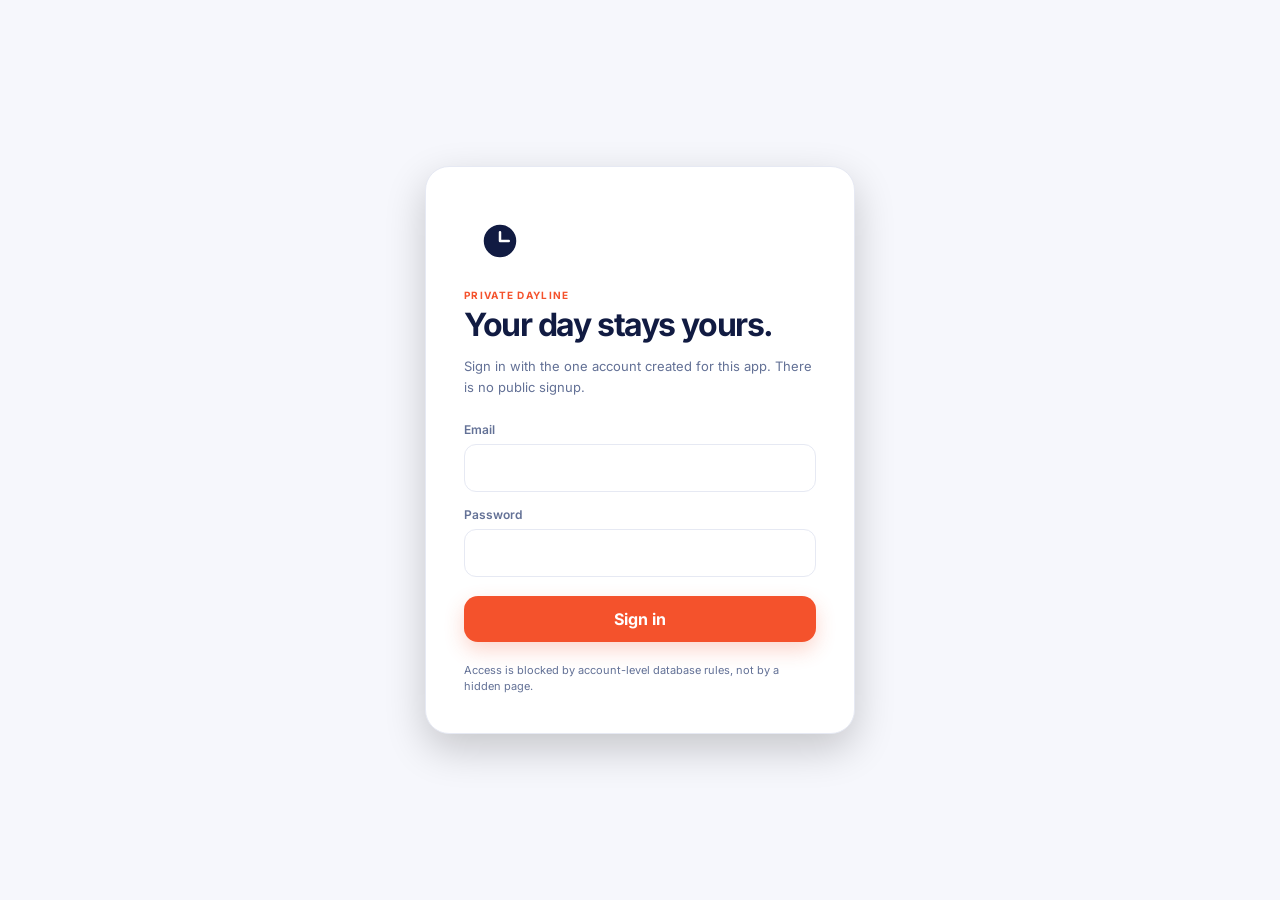
==== commit e5c53085: "Publish Dayline Sunrise UI for desktop and mobile" ====
--- a/dayline/index.html
+++ b/dayline/index.html
@@ -3,7 +3,7 @@
   <head>
     <meta charset="UTF-8" />
     <meta name="viewport" content="width=device-width, initial-scale=1.0, viewport-fit=cover" />
-    <meta name="theme-color" content="#faf9f6" />
+    <meta name="theme-color" content="#f6f7fc" />
     <meta name="mobile-web-app-capable" content="yes" />
     <meta name="apple-mobile-web-app-capable" content="yes" />
     <meta name="apple-mobile-web-app-status-bar-style" content="black-translucent" />
@@ -16,7 +16,7 @@
           const preference = saved?.preferences?.theme || legacy || "system";
           const dark = preference === "dark" || (preference === "system" && matchMedia("(prefers-color-scheme: dark)").matches);
           document.documentElement.dataset.theme = dark ? "dark" : "light";
-          document.querySelector('meta[name="theme-color"]')?.setAttribute("content", dark ? "#121212" : "#faf9f6");
+          document.querySelector('meta[name="theme-color"]')?.setAttribute("content", dark ? "#111216" : "#f6f7fc");
         } catch {}
       })();
     </script>
@@ -25,8 +25,8 @@
     <link rel="icon" href="./icon-192.png" />
     <link rel="apple-touch-icon" href="./icon-192.png" />
     <title>Dayline — Make time for what matters</title>
-    <script type="module" crossorigin src="/dayline/assets/index-Uin-wdkB.js"></script>
-    <link rel="stylesheet" crossorigin href="/dayline/assets/index-iRXBmyM0.css">
+    <script type="module" crossorigin src="/dayline/assets/index-Cx2K6ial.js"></script>
+    <link rel="stylesheet" crossorigin href="/dayline/assets/index-DnPZJIwM.css">
   </head>
   <body>
     <div id="root"></div>
--- a/dayline/assets/index-DnPZJIwM.css
+++ b/dayline/assets/index-DnPZJIwM.css
@@ -0,0 +1 @@
+@font-face{font-family:Inter;font-style:normal;font-display:swap;font-weight:400;src:url(/dayline/assets/inter-cyrillic-ext-400-normal-BQZuk6qB.woff2) format("woff2"),url(/dayline/assets/inter-cyrillic-ext-400-normal-DQukG94-.woff) format("woff");unicode-range:U+0460-052F,U+1C80-1C8A,U+20B4,U+2DE0-2DFF,U+A640-A69F,U+FE2E-FE2F}@font-face{font-family:Inter;font-style:normal;font-display:swap;font-weight:400;src:url(/dayline/assets/inter-cyrillic-400-normal-obahsSVq.woff2) format("woff2"),url(/dayline/assets/inter-cyrillic-400-normal-HOLc17fK.woff) format("woff");unicode-range:U+0301,U+0400-045F,U+0490-0491,U+04B0-04B1,U+2116}@font-face{font-family:Inter;font-style:normal;font-display:swap;font-weight:400;src:url(/dayline/assets/inter-greek-ext-400-normal-DGGRlc-M.woff2) format("woff2"),url(/dayline/assets/inter-greek-ext-400-normal-KugGGMne.woff) format("woff");unicode-range:U+1F00-1FFF}@font-face{font-family:Inter;font-style:normal;font-display:swap;font-weight:400;src:url(/dayline/assets/inter-greek-400-normal-B4URO6DV.woff2) format("woff2"),url(/dayline/assets/inter-greek-400-normal-q2sYcFCs.woff) format("woff");unicode-range:U+0370-0377,U+037A-037F,U+0384-038A,U+038C,U+038E-03A1,U+03A3-03FF}@font-face{font-family:Inter;font-style:normal;font-display:swap;font-weight:400;src:url(/dayline/assets/inter-vietnamese-400-normal-DMkecbls.woff2) format("woff2"),url(/dayline/assets/inter-vietnamese-400-normal-Bbgyi5SW.woff) format("woff");unicode-range:U+0102-0103,U+0110-0111,U+0128-0129,U+0168-0169,U+01A0-01A1,U+01AF-01B0,U+0300-0301,U+0303-0304,U+0308-0309,U+0323,U+0329,U+1EA0-1EF9,U+20AB}@font-face{font-family:Inter;font-style:normal;font-display:swap;font-weight:400;src:url(/dayline/assets/inter-latin-ext-400-normal-C1nco2VV.woff2) format("woff2"),url(/dayline/assets/inter-latin-ext-400-normal-77YHD8bZ.woff) format("woff");unicode-range:U+0100-02BA,U+02BD-02C5,U+02C7-02CC,U+02CE-02D7,U+02DD-02FF,U+0304,U+0308,U+0329,U+1D00-1DBF,U+1E00-1E9F,U+1EF2-1EFF,U+2020,U+20A0-20AB,U+20AD-20C0,U+2113,U+2C60-2C7F,U+A720-A7FF}@font-face{font-family:Inter;font-style:normal;font-display:swap;font-weight:400;src:url(/dayline/assets/inter-latin-400-normal-C38fXH4l.woff2) format("woff2"),url(/dayline/assets/inter-latin-400-normal-CyCys3Eg.woff) format("woff");unicode-range:U+0000-00FF,U+0131,U+0152-0153,U+02BB-02BC,U+02C6,U+02DA,U+02DC,U+0304,U+0308,U+0329,U+2000-206F,U+20AC,U+2122,U+2191,U+2193,U+2212,U+2215,U+FEFF,U+FFFD}@font-face{font-family:Inter;font-style:normal;font-display:swap;font-weight:500;src:url(/dayline/assets/inter-cyrillic-ext-500-normal-B0yAr1jD.woff2) format("woff2"),url(/dayline/assets/inter-cyrillic-ext-500-normal-BmqWE9Dz.woff) format("woff");unicode-range:U+0460-052F,U+1C80-1C8A,U+20B4,U+2DE0-2DFF,U+A640-A69F,U+FE2E-FE2F}@font-face{font-family:Inter;font-style:normal;font-display:swap;font-weight:500;src:url(/dayline/assets/inter-cyrillic-500-normal-BasfLYem.woff2) format("woff2"),url(/dayline/assets/inter-cyrillic-500-normal-CxZf_p3X.woff) format("woff");unicode-range:U+0301,U+0400-045F,U+0490-0491,U+04B0-04B1,U+2116}@font-face{font-family:Inter;font-style:normal;font-display:swap;font-weight:500;src:url(/dayline/assets/inter-greek-ext-500-normal-C4iEst2y.woff2) format("woff2"),url(/dayline/assets/inter-greek-ext-500-normal-2j5mBUwD.woff) format("woff");unicode-range:U+1F00-1FFF}@font-face{font-family:Inter;font-style:normal;font-display:swap;font-weight:500;src:url(/dayline/assets/inter-greek-500-normal-BIZE56-Y.woff2) format("woff2"),url(/dayline/assets/inter-greek-500-normal-Xzm54t5V.woff) format("woff");unicode-range:U+0370-0377,U+037A-037F,U+0384-038A,U+038C,U+038E-03A1,U+03A3-03FF}@font-face{font-family:Inter;font-style:normal;font-display:swap;font-weight:500;src:url(/dayline/assets/inter-vietnamese-500-normal-DOriooB6.woff2) format("woff2"),url(/dayline/assets/inter-vietnamese-500-normal-mJboJaSs.woff) format("woff");unicode-range:U+0102-0103,U+0110-0111,U+0128-0129,U+0168-0169,U+01A0-01A1,U+01AF-01B0,U+0300-0301,U+0303-0304,U+0308-0309,U+0323,U+0329,U+1EA0-1EF9,U+20AB}@font-face{font-family:Inter;font-style:normal;font-display:swap;font-weight:500;src:url(/dayline/assets/inter-latin-ext-500-normal-CV4jyFjo.woff2) format("woff2"),url(/dayline/assets/inter-latin-ext-500-normal-BxGbmqWO.woff) format("woff");unicode-range:U+0100-02BA,U+02BD-02C5,U+02C7-02CC,U+02CE-02D7,U+02DD-02FF,U+0304,U+0308,U+0329,U+1D00-1DBF,U+1E00-1E9F,U+1EF2-1EFF,U+2020,U+20A0-20AB,U+20AD-20C0,U+2113,U+2C60-2C7F,U+A720-A7FF}@font-face{font-family:Inter;font-style:normal;font-display:swap;font-weight:500;src:url(/dayline/assets/inter-latin-500-normal-Cerq10X2.woff2) format("woff2"),url(/dayline/assets/inter-latin-500-normal-BL9OpVg8.woff) format("woff");unicode-range:U+0000-00FF,U+0131,U+0152-0153,U+02BB-02BC,U+02C6,U+02DA,U+02DC,U+0304,U+0308,U+0329,U+2000-206F,U+20AC,U+2122,U+2191,U+2193,U+2212,U+2215,U+FEFF,U+FFFD}@font-face{font-family:Inter;font-style:normal;font-display:swap;font-weight:600;src:url(/dayline/assets/inter-cyrillic-ext-600-normal-Dfes3d0z.woff2) format("woff2"),url(/dayline/assets/inter-cyrillic-ext-600-normal-Bcila6Z-.woff) format("woff");unicode-range:U+0460-052F,U+1C80-1C8A,U+20B4,U+2DE0-2DFF,U+A640-A69F,U+FE2E-FE2F}@font-face{font-family:Inter;font-style:normal;font-display:swap;font-weight:600;src:url(/dayline/assets/inter-cyrillic-600-normal-CWCymEST.woff2) format("woff2"),url(/dayline/assets/inter-cyrillic-600-normal-4D_pXhcN.woff) format("woff");unicode-range:U+0301,U+0400-045F,U+0490-0491,U+04B0-04B1,U+2116}@font-face{font-family:Inter;font-style:normal;font-display:swap;font-weight:600;src:url(/dayline/assets/inter-greek-ext-600-normal-DRtmH8MT.woff2) format("woff2"),url(/dayline/assets/inter-greek-ext-600-normal-B8X0CLgF.woff) format("woff");unicode-range:U+1F00-1FFF}@font-face{font-family:Inter;font-style:normal;font-display:swap;font-weight:600;src:url(/dayline/assets/inter-greek-600-normal-plRanbMR.woff2) format("woff2"),url(/dayline/assets/inter-greek-600-normal-BZpKdvQh.woff) format("woff");unicode-range:U+0370-0377,U+037A-037F,U+0384-038A,U+038C,U+038E-03A1,U+03A3-03FF}@font-face{font-family:Inter;font-style:normal;font-display:swap;font-weight:600;src:url(/dayline/assets/inter-vietnamese-600-normal-Cc8MFFhd.woff2) format("woff2"),url(/dayline/assets/inter-vietnamese-600-normal-BuLX-rYi.woff) format("woff");unicode-range:U+0102-0103,U+0110-0111,U+0128-0129,U+0168-0169,U+01A0-01A1,U+01AF-01B0,U+0300-0301,U+0303-0304,U+0308-0309,U+0323,U+0329,U+1EA0-1EF9,U+20AB}@font-face{font-family:Inter;font-style:normal;font-display:swap;font-weight:600;src:url(/dayline/assets/inter-latin-ext-600-normal-D2bJ5OIk.woff2) format("woff2"),url(/dayline/assets/inter-latin-ext-600-normal-CIVaiw4L.woff) format("woff");unicode-range:U+0100-02BA,U+02BD-02C5,U+02C7-02CC,U+02CE-02D7,U+02DD-02FF,U+0304,U+0308,U+0329,U+1D00-1DBF,U+1E00-1E9F,U+1EF2-1EFF,U+2020,U+20A0-20AB,U+20AD-20C0,U+2113,U+2C60-2C7F,U+A720-A7FF}@font-face{font-family:Inter;font-style:normal;font-display:swap;font-weight:600;src:url(/dayline/assets/inter-latin-600-normal-LgqL8muc.woff2) format("woff2"),url(/dayline/assets/inter-latin-600-normal-CiBQ2DWP.woff) format("woff");unicode-range:U+0000-00FF,U+0131,U+0152-0153,U+02BB-02BC,U+02C6,U+02DA,U+02DC,U+0304,U+0308,U+0329,U+2000-206F,U+20AC,U+2122,U+2191,U+2193,U+2212,U+2215,U+FEFF,U+FFFD}@font-face{font-family:Inter;font-style:normal;font-display:swap;font-weight:700;src:url(/dayline/assets/inter-cyrillic-ext-700-normal-BjwYoWNd.woff2) format("woff2"),url(/dayline/assets/inter-cyrillic-ext-700-normal-LO58E6JB.woff) format("woff");unicode-range:U+0460-052F,U+1C80-1C8A,U+20B4,U+2DE0-2DFF,U+A640-A69F,U+FE2E-FE2F}@font-face{font-family:Inter;font-style:normal;font-display:swap;font-weight:700;src:url(/dayline/assets/inter-cyrillic-700-normal-CjBOestx.woff2) format("woff2"),url(/dayline/assets/inter-cyrillic-700-normal-DrXBdSj3.woff) format("woff");unicode-range:U+0301,U+0400-045F,U+0490-0491,U+04B0-04B1,U+2116}@font-face{font-family:Inter;font-style:normal;font-display:swap;font-weight:700;src:url(/dayline/assets/inter-greek-ext-700-normal-qfdV9bQt.woff2) format("woff2"),url(/dayline/assets/inter-greek-ext-700-normal-BoQ6DsYi.woff) format("woff");unicode-range:U+1F00-1FFF}@font-face{font-family:Inter;font-style:normal;font-display:swap;font-weight:700;src:url(/dayline/assets/inter-greek-700-normal-C3JjAnD8.woff2) format("woff2"),url(/dayline/assets/inter-greek-700-normal-BUv2fZ6O.woff) format("woff");unicode-range:U+0370-0377,U+037A-037F,U+0384-038A,U+038C,U+038E-03A1,U+03A3-03FF}@font-face{font-family:Inter;font-style:normal;font-display:swap;font-weight:700;src:url(/dayline/assets/inter-vietnamese-700-normal-DlLaEgI2.woff2) format("woff2"),url(/dayline/assets/inter-vietnamese-700-normal-BZaoP0fm.woff) format("woff");unicode-range:U+0102-0103,U+0110-0111,U+0128-0129,U+0168-0169,U+01A0-01A1,U+01AF-01B0,U+0300-0301,U+0303-0304,U+0308-0309,U+0323,U+0329,U+1EA0-1EF9,U+20AB}@font-face{font-family:Inter;font-style:normal;font-display:swap;font-weight:700;src:url(/dayline/assets/inter-latin-ext-700-normal-Ca8adRJv.woff2) format("woff2"),url(/dayline/assets/inter-latin-ext-700-normal-TidjK2hL.woff) format("woff");unicode-range:U+0100-02BA,U+02BD-02C5,U+02C7-02CC,U+02CE-02D7,U+02DD-02FF,U+0304,U+0308,U+0329,U+1D00-1DBF,U+1E00-1E9F,U+1EF2-1EFF,U+2020,U+20A0-20AB,U+20AD-20C0,U+2113,U+2C60-2C7F,U+A720-A7FF}@font-face{font-family:Inter;font-style:normal;font-display:swap;font-weight:700;src:url(/dayline/assets/inter-latin-700-normal-Yt3aPRUw.woff2) format("woff2"),url(/dayline/assets/inter-latin-700-normal-BLAVimhd.woff) format("woff");unicode-range:U+0000-00FF,U+0131,U+0152-0153,U+02BB-02BC,U+02C6,U+02DA,U+02DC,U+0304,U+0308,U+0329,U+2000-206F,U+20AC,U+2122,U+2191,U+2193,U+2212,U+2215,U+FEFF,U+FFFD}:root{color-scheme:light;--bg: #f3f5ff;--surface: #ffffff;--surface-2: #eef1ff;--surface-3: #e4e8fa;--ink: #101d4d;--muted: #66729a;--faint: #8a94b6;--line: #dce2f3;--line-strong: #c7d0eb;--violet: #6558f5;--violet-hover: #5548ea;--violet-soft: #ebeaff;--teal: #25aebb;--teal-soft: #e3f7f7;--red: #f05b60;--red-soft: #ffeaec;--orange: #ee9d5d;--orange-soft: #fff1e5;--blue: #5f8de8;--yellow: #e7ad31;--sidebar: #fbfcff;--sidebar-ink: #101d4d;--sidebar-muted: #707b9f;--shadow-soft: 0 10px 30px rgba(46, 58, 116, .08);--shadow-lifted: 0 18px 54px rgba(38, 47, 96, .16);--nav-height: 70px}:root[data-theme=dark]{color-scheme:dark;--bg: #0b1430;--surface: #111c3a;--surface-2: #172445;--surface-3: #213052;--ink: #f6f7ff;--muted: #abb5d5;--faint: #7f8bad;--line: #2a385b;--line-strong: #3d4d75;--violet: #7e72ff;--violet-hover: #9288ff;--violet-soft: #252452;--teal: #62d7dc;--teal-soft: #153b48;--red: #ff7475;--red-soft: #421f2b;--orange: #ffb16f;--orange-soft: #3b2b2c;--blue: #83abff;--yellow: #ffd45f;--sidebar: #0d1732;--sidebar-ink: #f6f7ff;--sidebar-muted: #a7b1d0;--shadow-soft: 0 12px 34px rgba(0, 0, 0, .2);--shadow-lifted: 0 22px 62px rgba(0, 0, 0, .4)}*{box-sizing:border-box}html{min-width:320px;min-height:100%;background:var(--bg);scroll-behavior:smooth}body{margin:0;min-width:320px;min-height:100vh;min-height:100dvh;overflow-x:hidden;overscroll-behavior-y:none;background:var(--bg);color:var(--ink);font-family:Inter,Segoe UI,sans-serif;-webkit-font-smoothing:antialiased;-webkit-tap-highlight-color:transparent}body:has(.modal[open]){overflow:hidden}button,input,select{font:inherit}button{color:inherit}button,select,input{touch-action:manipulation}button:focus-visible,input:focus-visible,select:focus-visible{outline:3px solid color-mix(in srgb,var(--violet) 40%,transparent);outline-offset:2px}::selection{background:var(--violet-soft);color:var(--ink)}.app-shell,.app-main{min-width:0;min-height:100vh;min-height:100dvh}.sidebar{display:none}.brand{border:0;background:transparent;color:inherit;display:flex;align-items:center;gap:10px;padding:0;font-size:19px;font-weight:700;letter-spacing:-.025em;cursor:pointer}.brand-mark{width:38px;height:38px;display:inline-grid;flex:0 0 auto;place-items:center}.brand-mark img{width:100%;height:100%;object-fit:contain}.brand-mark.large{width:72px;height:72px;margin-bottom:12px}.bottom-nav{position:fixed;z-index:40;right:0;bottom:0;left:0;min-height:calc(var(--nav-height) + env(safe-area-inset-bottom));padding:7px max(10px,env(safe-area-inset-right)) env(safe-area-inset-bottom) max(10px,env(safe-area-inset-left));border-top:1px solid var(--line);display:grid;grid-template-columns:repeat(3,minmax(0,1fr));gap:6px;background:var(--surface);box-shadow:0 -12px 34px #1c265114}.bottom-nav button{min-width:0;min-height:56px;padding:5px 8px;border:1px solid transparent;border-radius:15px;display:flex;flex-direction:column;align-items:center;justify-content:center;gap:3px;color:var(--faint);background:transparent;font-size:10px;font-weight:600;cursor:pointer}.bottom-nav button.active{border-color:color-mix(in srgb,var(--violet) 22%,var(--line));color:var(--violet);background:var(--violet-soft)}.topbar{min-height:122px;padding:calc(18px + env(safe-area-inset-top)) max(16px,env(safe-area-inset-right)) 18px max(16px,env(safe-area-inset-left));border-bottom:1px solid var(--line);display:flex;align-items:flex-end;justify-content:space-between;gap:14px;background:var(--bg)}.topbar>div:first-child{min-width:0}.topbar h1{margin:0;font-size:clamp(29px,9vw,36px);line-height:1.08;letter-spacing:-.045em}.subhead{margin:8px 0 0;overflow-wrap:anywhere;color:var(--muted);font-size:12px;line-height:1.4}.topbar-actions{display:flex;flex:0 0 auto;align-items:center;gap:7px}.topbar-actions .primary,.desktop-heading,.desktop-label{display:none}.mobile-heading,.mobile-label{display:inline}.page-content{width:100%;max-width:760px;margin:0 auto;padding:18px max(16px,env(safe-area-inset-right)) calc(104px + env(safe-area-inset-bottom)) max(16px,env(safe-area-inset-left))}.page-stack,.settings-stack{display:grid;gap:16px}.eyebrow,.section-kicker{margin:0 0 7px;color:var(--violet);font-size:10px;font-weight:700;letter-spacing:.13em}.primary,.secondary,.danger-button,.text-button,.icon-button,.timer-control,.timer-stop{min-height:46px;border:1px solid transparent;border-radius:14px;display:inline-flex;align-items:center;justify-content:center;gap:8px;font-weight:650;cursor:pointer;transition:color .15s ease,background .15s ease,border-color .15s ease,box-shadow .15s ease,transform .15s ease}.primary{padding:0 18px;color:#fff;background:var(--violet);box-shadow:0 8px 20px color-mix(in srgb,var(--violet) 24%,transparent)}.primary,.secondary{white-space:nowrap}.secondary{padding:0 16px;border-color:var(--line-strong);background:var(--surface)}.primary.small,.secondary.small{min-height:44px;padding:0 14px;font-size:13px}.text-button{min-height:44px;padding:0 5px;border:0;color:var(--muted);background:transparent}.icon-button{width:46px;flex:0 0 auto;padding:0;border-color:var(--line);color:var(--ink);background:var(--surface)}.icon-button.quiet{width:44px;min-height:44px;border-color:transparent;color:var(--muted);background:transparent}.icon-button.danger{color:var(--red)}button:disabled{cursor:not-allowed;opacity:.48;transform:none!important}.mobile-settings{display:inline-flex}.mobile-inline-summary{min-height:54px;border:0;border-radius:0;display:grid;grid-template-columns:repeat(3,minmax(0,1fr));overflow:visible;background:transparent;box-shadow:none}.mobile-inline-summary span{min-width:0;padding:7px 5px;display:flex;flex-direction:column;align-items:center;justify-content:center;gap:4px;color:var(--muted);font-size:clamp(9px,2.7vw,11px);text-align:center;white-space:nowrap}.mobile-inline-summary span+span{border-left:1px solid var(--line)}.mobile-inline-summary strong{color:var(--ink);font-size:clamp(13px,4vw,16px);letter-spacing:-.02em}.mobile-inline-summary span:nth-child(1) strong{color:var(--teal)}.mobile-inline-summary span:nth-child(2) strong{color:var(--red)}.mobile-inline-summary span:nth-child(3) strong{color:var(--violet)}.focus-hero{position:relative;min-width:0;padding:20px 18px 16px;border:1px solid var(--line-strong);border-radius:22px;display:grid;gap:20px;overflow:hidden;background:var(--surface);box-shadow:var(--shadow-soft)}.hero-copy{position:relative;min-width:0;min-height:102px;padding-right:86px}.focus-mascot{position:absolute;top:22px;right:-4px;width:86px;height:86px;object-fit:contain;pointer-events:none;-webkit-user-select:none;user-select:none}.focus-hero h2{max-width:100%;margin:0;overflow-wrap:anywhere;font-size:clamp(27px,8vw,34px);line-height:1.08;letter-spacing:-.045em}.focus-hero p:not(.section-kicker){margin:10px 0 0;color:var(--muted);font-size:13px;line-height:1.5}.hero-actions{width:100%;display:grid;gap:5px}.hero-actions .primary,.hero-actions .secondary{width:100%;min-height:52px}.hero-metrics{display:none}.positive-text{color:var(--teal)}.negative-text{color:var(--red)}.violet-text{color:var(--violet)}.section-panel{min-width:0;border:1px solid var(--line);border-radius:20px;overflow:hidden;background:var(--surface);box-shadow:var(--shadow-soft)}.section-heading{min-height:82px;padding:17px 16px;border-bottom:1px solid var(--line);display:flex;align-items:center;justify-content:space-between;gap:10px}.section-heading>div{min-width:0}.section-heading h2{margin:0;overflow-wrap:anywhere;font-size:clamp(17px,5vw,20px);line-height:1.2;letter-spacing:-.025em}.section-heading p:not(.section-kicker){margin:6px 0 0;color:var(--muted);font-size:12px}.activity-panel{border:0;border-radius:0;background:transparent;box-shadow:none}.activity-panel .section-heading{padding-right:0;padding-left:0}.activity-list,.plan-list{min-width:0;padding:0 14px 7px}.activity-panel .activity-list{padding-right:0;padding-left:0}.activity-row{min-width:0;min-height:108px;padding:12px 0;border-bottom:1px solid var(--line);display:grid;grid-template-columns:14px minmax(0,1fr) 44px;align-items:center;gap:9px}.activity-row:last-child,.plan-row:last-child{border-bottom:0}.time-column{display:none}.timeline-dot{width:10px;height:10px;border-radius:50%;background:var(--dot);box-shadow:0 0 0 5px color-mix(in srgb,var(--dot) 14%,transparent)}.activity-copy{min-width:0}.activity-copy>div{min-width:0;display:flex;align-items:center;flex-wrap:wrap;gap:6px 8px}.activity-copy strong{min-width:0;overflow:hidden;text-overflow:ellipsis;white-space:nowrap;font-size:14px}.activity-copy p{margin:6px 0 0;overflow-wrap:anywhere;color:var(--muted);font-size:11px;line-height:1.45}.activity-copy small{display:block;margin-top:6px;overflow-wrap:anywhere;color:var(--red);font-size:11px}.category-pill{flex:0 0 auto;padding:4px 7px;border:1px solid color-mix(in srgb,var(--category) 38%,transparent);border-radius:7px;color:var(--category);background:color-mix(in srgb,var(--category) 11%,transparent);font-size:9px;font-weight:700;letter-spacing:.035em}.planned-pill{--category: var(--violet)}.row-actions{min-width:0;display:flex;flex-direction:column;align-items:center;justify-content:center}.planned-row{opacity:.86}.planned-row .row-actions .text-button{min-width:44px;padding-inline:3px;color:var(--violet);font-size:10px;line-height:1.15;white-space:normal}.empty-state{min-height:238px;padding:36px 20px;display:flex;flex-direction:column;align-items:center;justify-content:center;text-align:center}.empty-state>span{width:50px;height:50px;border:1px solid var(--line);border-radius:17px;display:grid;place-items:center;color:var(--violet);background:var(--violet-soft)}.empty-state strong{margin-top:16px;font-size:17px}.empty-state p{max-width:390px;margin:8px 0 18px;color:var(--muted);font-size:13px;line-height:1.55}.plan-toolbar{min-width:0;display:flex;align-items:flex-start;justify-content:space-between;flex-wrap:wrap;gap:12px}.plan-toolbar>div{min-width:0;flex:1 1 210px}.plan-toolbar>.primary{flex:0 0 auto}.plan-summary{margin:9px 0 0;display:flex;align-items:center;gap:8px;color:var(--muted);font-size:11px}.plan-summary i{width:3px;height:3px;border-radius:50%;background:var(--faint)}.date-pager{min-width:0;display:grid;grid-template-columns:46px minmax(100px,1fr) 46px;align-items:center;gap:5px}.date-label{min-width:0;min-height:46px;padding:4px 8px;border:0;display:grid;gap:2px;color:var(--ink);background:transparent;font-size:13px;font-weight:700;text-align:center;cursor:pointer}.date-label small{display:none;color:var(--muted);font-size:10px;font-weight:400}.form-panel{overflow:visible}.plan-form,.activity-form{padding:18px 16px calc(20px + env(safe-area-inset-bottom));display:grid;grid-template-columns:minmax(0,1fr);gap:15px}.plan-form .wide,.activity-form .wide{grid-column:1 / -1}.field{min-width:0;display:grid;align-content:start;gap:7px}.field label,.quality-field legend{color:var(--muted);font-size:12px;font-weight:600}.field label small{color:var(--faint);font-weight:400}.field input,.field select,.number-setting input,.category-settings input[type=text],.goal-settings input,.goal-settings select{width:100%;min-width:0;min-height:48px;padding:0 12px;border:1px solid var(--line-strong);border-radius:12px;color:var(--ink);background:var(--surface);font-size:16px}.field input::placeholder{color:var(--faint)}.time-field{min-width:0}.time-trigger{width:100%;min-height:52px;padding:0 14px;border:1px solid var(--tt-line, var(--line-strong));border-radius:12px;display:flex;align-items:center;justify-content:space-between;gap:10px;background:var(--tt-bg, var(--surface));color:var(--tt-ink, var(--ink));font-size:16px;font-weight:600;font-variant-numeric:tabular-nums;cursor:pointer}.time-trigger.empty span{color:var(--tt-muted, var(--muted));font-weight:500}.time-trigger svg{flex:0 0 auto;color:var(--tt-accent, var(--violet))}.time-trigger:focus-visible{outline:2px solid var(--tt-accent, var(--violet));outline-offset:2px}.time-editor{margin-top:8px;padding:12px;border:1px solid var(--tt-line, var(--line-strong));border-radius:14px;background:var(--tt-surface, var(--surface))}.time-editor-parts{display:grid;grid-template-columns:minmax(0,1fr) minmax(0,1fr) auto;gap:8px;align-items:end}.time-editor-parts label{display:grid;gap:5px;color:var(--tt-muted, var(--muted));font-size:11px;font-weight:600}.time-editor-parts input{width:100%;min-width:0;min-height:48px;padding:0 4px;border:1px solid var(--tt-line, var(--line-strong));border-radius:10px;background:var(--tt-bg, var(--surface));color:var(--tt-ink, var(--ink));font-size:19px;text-align:center;font-variant-numeric:tabular-nums}.time-period{min-height:48px;display:flex;border:1px solid var(--tt-line, var(--line-strong));border-radius:10px;overflow:hidden}.time-period button{min-width:42px;border:0;background:var(--tt-bg, var(--surface));color:var(--tt-muted, var(--muted));font-size:12px;font-weight:700}.time-period button.selected{background:var(--tt-soft, var(--violet-soft));color:var(--tt-accent, var(--violet))}.time-editor-actions{display:flex;justify-content:flex-end;align-items:center;gap:10px;margin-top:12px}.time-editor-actions button{min-height:42px;border:0;border-radius:9px;padding:0 12px;font-size:12px;font-weight:650;cursor:pointer}.time-now{margin-right:auto;background:transparent;color:var(--tt-accent, var(--violet))}.time-done{background:var(--tt-accent, var(--violet));color:var(--tt-bg, #fff)}.time-done:disabled{opacity:.45;cursor:default}@media(max-width:359px){.time-editor-parts{gap:5px}.time-period button{min-width:35px}}.form-actions{grid-column:1 / -1;display:flex;align-items:center;justify-content:flex-end;gap:10px}.form-actions .primary{flex:1}.form-error{grid-column:1 / -1;margin:0;color:var(--red);font-size:13px;scroll-margin-block:90px}.plan-entry{border-bottom:1px solid var(--line)}.plan-entry:last-child{border-bottom:0}.plan-entry.editing{background:var(--violet-soft)}.plan-entry .plan-form{border-top:1px solid var(--line)}.plan-row{min-width:0;min-height:146px;padding:15px 0;display:grid;grid-template-columns:4px minmax(0,1fr) 44px;grid-template-areas:"line time actions" "line copy actions";align-items:center;gap:6px 12px}.plan-index{display:none}.plan-time{grid-area:time;min-width:0;display:flex;align-items:center;flex-wrap:wrap;gap:5px 8px;color:var(--muted);font-size:11px}.plan-time strong{color:var(--ink)}.plan-line{grid-area:line;align-self:stretch;width:4px;border-radius:6px;background:var(--category)}.plan-copy{grid-area:copy;min-width:0}.plan-copy strong{display:block;overflow-wrap:anywhere;font-size:14px}.plan-copy p{margin:6px 0 0;color:var(--muted);font-size:11px;line-height:1.4}.plan-row .row-actions{grid-area:actions}.target-strip{min-height:92px;padding:16px;border:1px solid var(--line);border-radius:18px;display:grid;grid-template-columns:auto minmax(0,1fr);align-items:center;gap:12px;color:var(--violet);background:var(--surface);box-shadow:var(--shadow-soft)}.target-strip>div:nth-child(2){display:grid;gap:4px;color:var(--ink)}.target-strip span{color:var(--muted);font-size:12px}.target-track{grid-column:1 / -1;height:7px;border-radius:99px;overflow:hidden;background:var(--surface-3)}.target-track span{display:block;height:100%;border-radius:inherit;background:var(--violet)}.plan-layout{min-width:0;display:grid;gap:16px}.goal-targets{min-width:0;padding:20px 18px;border:1px solid var(--line);border-radius:20px;background:var(--surface);box-shadow:var(--shadow-soft)}.goal-targets h2{margin:0 0 20px;font-size:16px}.goal-targets p{margin:4px 0 0;color:var(--muted);font-size:12px}.goal-progress{margin-bottom:20px}.goal-progress strong{margin-bottom:10px;display:flex;justify-content:space-between;gap:10px;font-size:12px;font-weight:600}.goal-progress strong span{color:var(--violet)}.review-toolbar{min-width:0;display:flex;flex-direction:column;align-items:stretch;gap:8px}.review-toolbar>span{color:var(--muted);font-size:11px;text-align:center}.week-pager{min-width:0;display:grid;grid-template-columns:46px minmax(0,1fr) 46px;align-items:center;gap:6px}.week-pager strong{min-width:0;overflow-wrap:anywhere;font-size:12px;text-align:center}.metrics-grid{min-width:0;border:1px solid var(--line);border-radius:18px;display:grid;grid-template-columns:repeat(3,minmax(0,1fr));overflow:hidden;background:var(--surface);box-shadow:var(--shadow-soft)}.metric{min-width:0;min-height:96px;padding:13px 8px;border-right:1px solid var(--line);display:grid;align-content:center;gap:5px;text-align:center}.metric:last-child{border-right:0}.metric>span{color:var(--muted);font-size:clamp(8px,2.8vw,10px);font-weight:600;letter-spacing:.035em}.metric strong{min-width:0;overflow-wrap:anywhere;font-size:clamp(18px,6vw,25px);line-height:1;letter-spacing:-.04em}.metric small{color:var(--faint);font-size:9px;line-height:1.25}.metric.positive strong{color:var(--teal)}.metric.negative strong{color:var(--red)}.review-chart .section-heading{align-items:flex-start;flex-direction:column}.legend{display:flex;flex-wrap:wrap;gap:12px;color:var(--muted);font-size:10px}.legend span{display:flex;align-items:center;gap:6px}.legend span:before{content:"";width:16px;height:5px;border-radius:99px;background:var(--violet)}.legend .actual:before{background:var(--teal)}.bar-chart{min-height:206px;padding:20px 12px 22px;display:grid;grid-template-columns:repeat(7,minmax(0,1fr));gap:4px}.bar-row{min-width:0;padding:0;border:0;display:grid;grid-template-rows:132px auto auto;gap:7px;color:inherit;background:transparent;cursor:pointer}.bar-label{grid-row:2;display:flex;flex-direction:column;align-items:center;gap:2px}.bar-label strong{font-size:10px}.bar-label span{color:var(--faint);font-size:9px}.bar-row small{grid-row:3;overflow-wrap:anywhere;color:var(--muted);font-size:9px;text-align:center}.bar-pair{grid-row:1;height:132px;border-bottom:1px solid var(--line);display:flex;align-items:flex-end;justify-content:center;gap:3px;background:var(--surface-2)}.bar-pair span{width:min(12px,38%);height:0;border-radius:5px 5px 0 0}.planned-bar{background:var(--violet)}.actual-bar{background:var(--teal)}.review-grid{display:grid;gap:16px}.compact-panel .section-heading{min-height:78px}.breakdown-list{padding:8px 16px 14px}.breakdown-list>div{min-height:54px;border-bottom:1px solid var(--line);display:grid;grid-template-columns:10px minmax(0,1fr) auto;align-items:center;gap:10px;font-size:12px}.breakdown-list>div:last-child{border-bottom:0}.breakdown-list>div>span:last-child{color:var(--muted)}.breakdown-list strong{min-width:0;overflow-wrap:anywhere}.color-dot{width:9px;height:9px;border-radius:50%;background:var(--category)}.color-dot.red{background:var(--red)}.muted-copy{margin:0;padding:28px 16px 32px;color:var(--muted);font-size:12px}.week-note{min-height:104px;padding:20px 18px;border:1px solid color-mix(in srgb,var(--teal) 25%,var(--line));border-radius:20px;display:flex;align-items:flex-start;gap:12px;color:var(--teal);background:var(--teal-soft)}.week-note>span{width:36px;height:36px;flex:0 0 auto;border-radius:13px;display:grid;place-items:center;color:var(--teal);background:var(--surface)}.week-note .section-kicker{color:var(--teal)}.week-note strong{color:var(--ink);font-size:13px;line-height:1.55}.settings-stack{max-width:900px}.settings-group{min-width:0;padding:20px 18px;border:1px solid var(--line);border-radius:20px;display:flex;flex-direction:column;align-items:stretch;gap:18px;background:var(--surface);box-shadow:var(--shadow-soft)}.settings-group>div{min-width:0;max-width:100%}.settings-group h2{margin:0;font-size:16px}.settings-group p{max-width:520px;margin:7px 0 0;overflow-wrap:anywhere;color:var(--muted);font-size:12px;line-height:1.55}.settings-group.vertical{align-items:stretch}.segmented{width:100%;min-width:0;padding:4px;border:1px solid var(--line);border-radius:15px;display:grid;grid-template-columns:repeat(3,minmax(0,1fr));background:var(--surface-2)}.segmented button{min-width:0;min-height:44px;padding:0 6px;border:1px solid transparent;border-radius:11px;display:flex;align-items:center;justify-content:center;gap:5px;color:var(--muted);background:transparent;font-size:12px;cursor:pointer}.segmented button.active{border-color:color-mix(in srgb,var(--violet) 24%,var(--line));color:var(--violet);background:var(--surface);box-shadow:0 5px 14px #222d5e14}.category-settings,.goal-settings{width:100%;display:grid;gap:8px}.category-settings>div{min-width:0;min-height:54px;border-bottom:1px solid var(--line);display:grid;grid-template-columns:30px minmax(0,1fr) auto;align-items:center;gap:8px}.category-settings>div:last-child{border-bottom:0}.category-setting-row>strong{min-width:0;overflow-wrap:anywhere;font-size:13px}.category-color,.new-color{width:13px;height:13px;margin-left:5px;border-radius:50%;background:var(--category)}.new-color{background:var(--violet)}.category-actions{display:flex}.category-settings input[type=color]{width:30px;height:30px;padding:1px;border:1px solid var(--line);border-radius:50%;background:transparent;overflow:hidden}.category-settings input:not([type=color]){width:100%;min-width:0;min-height:46px;padding:0 10px;border:1px solid var(--line);border-radius:11px;color:var(--ink);background:var(--surface);font-size:16px}.number-setting{display:flex;align-items:center;gap:10px;color:var(--muted);font-size:12px}.number-setting input{width:94px}.goal-setting{min-width:0;min-height:64px;padding:8px 0;border-bottom:1px solid var(--line);display:flex;align-items:center;flex-wrap:wrap;gap:8px;font-size:12px}.goal-setting strong{min-width:100px;flex:1 1 120px;overflow-wrap:anywhere}.goal-setting strong small{display:block;color:var(--muted);font-size:10px;font-weight:400}.goal-setting>span{color:var(--muted);font-size:10px;white-space:nowrap}.goal-settings input{width:72px;min-height:44px;font-size:15px}.goal-settings select{min-height:46px;font-size:15px}.goal-add{padding-block:12px;display:grid;grid-template-columns:minmax(0,1fr) 78px;gap:8px}.goal-add .secondary{grid-column:1 / -1}.goal-toggle{width:46px;min-width:46px;height:28px;padding:4px;border:0;border-radius:99px;background:var(--surface-3);cursor:pointer}.goal-toggle span{display:block;width:20px;height:20px;border-radius:50%;background:var(--muted);transition:transform .16s ease,background .16s ease}.goal-toggle[aria-checked=true]{background:var(--violet)}.goal-toggle[aria-checked=true] span{transform:translate(18px);background:#fff}.sync-badge{min-height:44px;padding:10px 13px;border-radius:12px;display:flex;align-items:center;gap:8px;color:var(--muted);background:var(--surface-2);font-size:12px;font-weight:600}.sync-badge.success{color:var(--teal);background:var(--teal-soft)}.button-row{width:100%;display:flex;flex-wrap:wrap;gap:8px}.button-row .secondary{flex:1 1 120px}.danger-zone{border-color:color-mix(in srgb,var(--red) 35%,var(--line))}.danger-button{padding:0 16px;border-color:color-mix(in srgb,var(--red) 34%,var(--line));color:var(--red);background:var(--red-soft)}.inline-notice{position:relative;margin:0 0 16px;padding:14px 48px 14px 16px;border:1px solid color-mix(in srgb,var(--violet) 24%,var(--line));border-radius:14px;color:var(--ink);background:var(--violet-soft);font-size:12px;line-height:1.55}.inline-notice .icon-button{position:absolute;top:4px;right:4px}.sync-status{margin:0 0 12px;color:var(--muted);font-size:11px}.modal::backdrop{background:#050b1ec2}.modal{width:100%;max-width:100%;max-height:92vh;max-height:92dvh;margin:auto 0 0;padding:0;border:1px solid var(--line-strong);border-radius:26px 26px 0 0;overflow-y:auto;overscroll-behavior:contain;color:var(--ink);background:var(--surface);box-shadow:var(--shadow-lifted)}.modal-heading{position:sticky;z-index:2;top:0;padding:20px max(18px,env(safe-area-inset-right)) 16px max(18px,env(safe-area-inset-left));border-bottom:1px solid var(--line);display:flex;justify-content:space-between;gap:14px;background:var(--surface)}.modal-heading h2{margin:0;font-size:23px;letter-spacing:-.035em}.modal-heading p:not(.section-kicker){margin:7px 0 0;color:var(--muted);font-size:12px;line-height:1.45}.modal .form-actions{position:sticky;z-index:2;bottom:calc(-20px - env(safe-area-inset-bottom));margin:4px -16px calc(-20px - env(safe-area-inset-bottom));padding:12px 16px calc(12px + env(safe-area-inset-bottom));border-top:1px solid var(--line);background:var(--surface)}.activity-form .form-grid{display:grid;grid-template-columns:minmax(0,1fr);gap:14px}.study-outcome{border-top:1px solid var(--line);padding-top:14px}.study-outcome-details{display:grid;grid-template-columns:repeat(2,minmax(0,1fr));gap:13px;margin-top:7px}.study-outcome-details .wide{grid-column:1 / -1}.study-outcome-extra{margin-top:2px}.study-outcome-extra summary{min-height:44px;display:flex;align-items:center;color:var(--violet);font-size:13px;font-weight:600;cursor:pointer}.complete-task-choice{display:flex;align-items:center;gap:10px;min-height:44px;color:var(--ink);font-size:13px}.complete-task-choice input{width:18px;height:18px;accent-color:var(--violet)}.catchup-form-note{margin:0;font-size:12px;line-height:1.45}@media(max-width:380px){.study-outcome-details{grid-template-columns:minmax(0,1fr)}}.quality-field{min-width:0;margin:0;padding:0;border:0}.quality-field legend{margin-bottom:9px}.quality-options{display:grid;grid-template-columns:repeat(2,minmax(0,1fr));gap:8px}.quality-options label{min-width:0;min-height:46px;padding:0 8px;border:1px solid var(--line);border-radius:12px;display:flex;align-items:center;justify-content:center;gap:7px;color:var(--muted);background:var(--surface);font-size:11px;cursor:pointer}.quality-options label.selected{border-color:var(--quality);color:var(--ink);background:color-mix(in srgb,var(--quality) 11%,var(--surface))}.quality-options input{position:absolute;opacity:0;pointer-events:none}.quality-options label span{width:8px;height:8px;flex:0 0 auto;border-radius:50%;background:var(--quality)}.quality-options label:has(input:focus-visible){outline:3px solid color-mix(in srgb,var(--violet) 38%,transparent);outline-offset:2px}.timer-dock{position:fixed;z-index:50;right:max(10px,env(safe-area-inset-right));bottom:calc(var(--nav-height) + env(safe-area-inset-bottom) + 10px);left:max(10px,env(safe-area-inset-left));min-width:0;min-height:104px;padding:10px;border:1px solid var(--line-strong);border-radius:20px;display:grid;grid-template-columns:38px minmax(0,1fr) 44px 58px;grid-template-areas:"mascot copy copy discard" "time time toggle stop";align-items:center;gap:7px;background:var(--surface);box-shadow:var(--shadow-lifted)}.timer-mascot{grid-area:mascot;width:38px;height:38px;object-fit:contain}.timer-dock>div{grid-area:copy;min-width:0;display:grid;gap:2px}.timer-dock small{color:var(--violet);font-size:8px;font-weight:700;letter-spacing:.11em}.timer-dock strong{min-width:0;overflow:hidden;text-overflow:ellipsis;white-space:nowrap;font-size:12px}.timer-dock time{grid-area:time;min-width:0;font-variant-numeric:tabular-nums;font-size:16px;font-weight:700;letter-spacing:-.02em}.timer-control{grid-area:toggle;width:44px;min-height:44px;padding:0;border-color:var(--line);color:var(--violet);background:var(--surface-2)}.timer-stop{grid-area:stop;min-height:44px;padding:0 10px;border:0;color:#fff;background:var(--violet);font-size:11px}.timer-dock .discard-timer{grid-area:discard;width:44px;color:var(--muted);background:transparent}.has-timer .page-content{padding-bottom:calc(230px + env(safe-area-inset-bottom))}.login-page,.loading-page{min-height:100vh;min-height:100dvh;padding:calc(24px + env(safe-area-inset-top)) max(16px,env(safe-area-inset-right)) calc(24px + env(safe-area-inset-bottom)) max(16px,env(safe-area-inset-left));display:grid;place-items:center;background:var(--bg)}.login-card{width:min(430px,100%);padding:28px 22px;border:1px solid var(--line);border-radius:24px;background:var(--surface);box-shadow:var(--shadow-lifted)}.login-card h1{margin:0;font-size:32px;line-height:1.08;letter-spacing:-.045em}.login-card>p:not(.eyebrow){margin:13px 0 24px;color:var(--muted);font-size:13px;line-height:1.6}.login-card form{display:grid;gap:15px}.login-card form .primary{margin-top:4px}.login-card>small{display:block;margin-top:20px;color:var(--faint);font-size:11px;line-height:1.5}.loading-page{align-content:center;gap:12px;color:var(--muted)}.sr-only{position:absolute;width:1px;height:1px;padding:0;margin:-1px;overflow:hidden;clip-path:inset(50%);white-space:nowrap;border:0}@media(hover:hover){.primary:hover{background:var(--violet-hover);transform:translateY(-1px)}.secondary:hover,.icon-button:hover{border-color:var(--violet);color:var(--violet);background:var(--violet-soft)}.text-button:hover{color:var(--violet)}.icon-button.danger:hover{border-color:transparent;color:var(--red);background:var(--red-soft)}.bar-row:hover,.bottom-nav button:hover{color:var(--violet)}}@media(min-width:390px){.timer-dock{min-height:68px;grid-template-columns:38px minmax(52px,1fr) auto 44px 58px 44px;grid-template-areas:"mascot copy time toggle stop discard"}.timer-dock .discard-timer{width:44px}.has-timer .page-content{padding-bottom:calc(188px + env(safe-area-inset-bottom))}}@media(min-width:520px){.topbar,.page-content{padding-right:max(24px,env(safe-area-inset-right));padding-left:max(24px,env(safe-area-inset-left))}.focus-hero,.section-heading,.settings-group,.goal-targets{padding-right:22px;padding-left:22px}.activity-list,.plan-list{padding-right:20px;padding-left:20px}.hero-copy{padding-right:110px}.focus-mascot{width:104px;height:104px}.review-chart .section-heading{flex-direction:row;align-items:center}.bar-chart{gap:9px;padding-right:20px;padding-left:20px}}@media(min-width:700px){.page-content{padding-top:26px}.page-stack,.settings-stack{gap:20px}.plan-form{grid-template-columns:repeat(2,minmax(0,1fr))}.plan-form .wide{grid-column:1 / -1}.activity-form .form-grid{grid-template-columns:repeat(2,minmax(0,1fr))}.quality-options{grid-template-columns:repeat(4,minmax(0,1fr))}.review-grid{grid-template-columns:repeat(2,minmax(0,1fr))}.settings-group{flex-direction:row;align-items:center;justify-content:space-between;gap:28px}.settings-group.vertical{flex-direction:column;align-items:stretch}.segmented{width:min(330px,100%);flex:0 0 auto}.category-settings,.goal-settings{max-width:540px}.modal{width:min(650px,calc(100% - 40px));max-height:calc(100dvh - 40px);margin:auto;border-radius:24px}.modal-heading{padding:22px 24px 18px}.activity-form{padding:22px 24px 26px}}@media(min-width:1024px){:root{--nav-height: 0px}.sidebar{position:fixed;z-index:30;inset:0 auto 0 0;width:204px;padding:calc(28px + env(safe-area-inset-top)) 18px calc(26px + env(safe-area-inset-bottom));border-right:1px solid var(--line);display:flex;flex-direction:column;color:var(--sidebar-ink);background:var(--sidebar)}.sidebar .brand{gap:11px;padding:0 10px 34px}.sidebar nav{display:grid;gap:8px}.sidebar nav button,.settings-link{min-height:50px;padding:0 14px;border:1px solid transparent;border-radius:15px;display:flex;align-items:center;gap:12px;color:var(--sidebar-muted);background:transparent;font-weight:550;text-align:left;cursor:pointer}.sidebar nav button.active,.settings-link.active{border-color:color-mix(in srgb,var(--violet) 22%,var(--line));color:var(--violet);background:var(--violet-soft)}.settings-link{margin-top:auto}.bottom-nav{display:none}.app-main{margin-left:204px}.topbar{min-height:126px;padding:28px clamp(34px,4vw,58px) 24px;align-items:flex-end}.topbar h1{font-size:clamp(32px,3vw,42px)}.subhead{margin-top:9px;font-size:14px}.desktop-heading,.desktop-label{display:inline}.mobile-heading,.mobile-label,.mobile-settings{display:none}.topbar-actions .primary{display:inline-flex}.page-content{width:min(1160px,calc(100% - 64px));max-width:none;padding:34px 0 120px}.page-stack,.settings-stack{gap:24px}.mobile-inline-summary{display:none}.focus-hero{min-height:344px;padding:30px 32px;grid-template-columns:minmax(0,1.15fr) minmax(245px,.75fr);grid-template-areas:"copy metrics" "actions metrics";align-items:center;gap:4px 42px;border-radius:24px}.hero-copy{grid-area:copy;min-height:150px;padding-right:150px}.focus-mascot{top:20px;right:4px;width:138px;height:138px}.focus-hero h2{font-size:clamp(35px,3.4vw,48px)}.focus-hero p:not(.section-kicker){font-size:14px}.hero-actions{grid-area:actions;width:min(430px,100%);align-self:start}.hero-metrics{grid-area:metrics;align-self:stretch;padding-left:38px;border-left:1px solid var(--line);display:grid;align-content:center}.hero-metrics>div{min-height:78px;border-bottom:1px solid var(--line);display:flex;align-items:center;justify-content:space-between;gap:18px}.hero-metrics>div:last-child{border-bottom:0}.hero-metrics span{color:var(--muted);font-size:13px}.hero-metrics strong{font-size:28px;letter-spacing:-.04em}.section-panel{border-radius:22px}.section-heading{min-height:96px;padding:22px 26px}.section-heading h2{font-size:21px}.activity-list,.plan-list{padding:0 26px 8px}.activity-panel{border:1px solid var(--line);border-radius:22px}.activity-panel .section-heading{padding:22px 26px}.activity-panel .activity-list{padding:0 26px 8px}.activity-row{min-height:102px;padding:10px 0;grid-template-columns:112px 16px minmax(0,1fr) auto;gap:14px}.time-column{display:grid;gap:5px}.time-column strong{font-size:12px}.time-column span{color:var(--faint);font-size:11px}.activity-copy strong{font-size:15px}.activity-copy p{font-size:12px}.row-actions{flex-direction:row}.planned-row .row-actions .text-button{padding-inline:8px;font-size:12px;white-space:nowrap}.plan-toolbar{min-height:58px;align-items:center;flex-wrap:nowrap}.plan-summary{margin-left:8px;font-size:12px}.date-pager{width:310px;grid-template-columns:46px minmax(190px,1fr) 46px}.date-label small{display:block}.plan-form{padding:24px 26px 26px;grid-template-columns:2fr 1fr 1fr 1.2fr;gap:16px}.plan-form .wide{grid-column:auto}.field input,.field select,.number-setting input,.category-settings input[type=text],.goal-settings input,.goal-settings select{font-size:14px}.form-actions .primary{flex:0 0 auto}.plan-row{min-height:104px;padding:0;grid-template-columns:42px 132px 4px minmax(0,1fr) auto;grid-template-areas:"index time line copy actions";gap:16px}.plan-index{grid-area:index;display:block;color:var(--faint);font-size:11px;font-weight:600}.plan-time{display:grid;gap:5px;font-size:12px}.plan-line{margin:17px 0}.plan-copy strong{font-size:15px}.plan-layout.with-goals{grid-template-columns:minmax(0,1fr) 248px;gap:22px}.goal-targets{align-self:start;padding:22px 20px}.review-toolbar{min-height:58px;flex-direction:row;align-items:center;justify-content:space-between}.review-toolbar>span{text-align:right}.week-pager{width:320px}.metrics-grid{border-radius:20px}.metric{min-height:126px;padding:22px 24px;text-align:left}.metric>span{font-size:11px}.metric strong{font-size:34px}.metric small{font-size:11px}.review-chart .section-heading{flex-direction:row;align-items:center}.bar-chart{min-height:250px;padding:26px 28px 30px;gap:18px}.bar-row{grid-template-rows:170px auto auto;gap:9px}.bar-pair{height:170px}.bar-label{flex-direction:row;justify-content:center;gap:5px}.bar-label strong{font-size:11px}.bar-row small{font-size:10px}.breakdown-list{padding:10px 24px 18px}.week-note{padding:23px 26px}.settings-group{padding:24px 26px}.settings-group h2{font-size:17px}.settings-group p{font-size:13px}.category-settings,.goal-settings{max-width:580px}.goal-add{grid-template-columns:minmax(0,1fr) 88px auto}.goal-add .secondary{grid-column:auto}.timer-dock{right:28px;bottom:28px;left:auto;width:min(590px,calc(100% - 260px));min-height:74px;padding:10px 12px;border-radius:22px;grid-template-columns:46px minmax(80px,1fr) auto 46px auto 42px;grid-template-areas:"mascot copy time toggle stop discard";gap:10px}.timer-mascot{width:46px;height:46px}.timer-dock strong{font-size:13px}.timer-dock time{font-size:18px}.timer-stop{padding-inline:14px}.has-timer .page-content{padding-bottom:160px}.login-card{padding:38px}}@media(min-width:1220px){.sidebar{width:220px;padding-right:22px;padding-left:22px}.app-main{margin-left:220px}.page-content{width:min(1180px,calc(100% - 80px))}.focus-hero{grid-template-columns:minmax(0,1.25fr) minmax(280px,.75fr);gap:4px 54px}.hero-metrics{padding-left:46px}}@media(max-height:480px)and (orientation:landscape)and (max-width:1023px){.topbar{min-height:88px;padding-top:max(10px,env(safe-area-inset-top));padding-bottom:12px}.page-content{padding-top:12px}.focus-hero{grid-template-columns:minmax(0,1fr) minmax(230px,.8fr);align-items:center;gap:18px}.hero-copy{min-height:82px;padding-right:86px}.focus-mascot{top:8px;width:78px;height:78px}.hero-actions{align-self:center}}@media(display-mode:standalone)and (max-width:1023px){.topbar{padding-top:calc(20px + env(safe-area-inset-top))}}@media(prefers-reduced-motion:reduce){*,*:before,*:after{scroll-behavior:auto!important;transition:none!important}}:root{--tt-bg: #faf9f6;--tt-surface: #fff;--tt-ink: #24232a;--tt-muted: #6e6b77;--tt-line: #e8e5ed;--tt-accent: #7541d7;--tt-soft: #f2ecfb;--tt-track: #ebe8ed;--tt-green: #457641;--tt-useful: #a65a23}:root[data-theme=dark]{--tt-bg: #121212;--tt-surface: #191919;--tt-ink: #f1f0f2;--tt-muted: #aaa6af;--tt-line: #303030;--tt-accent: #b295f3;--tt-soft: #26212f;--tt-track: #343434;--tt-green: #a6c78d;--tt-useful: #f1b37d}html,body{background:var(--tt-bg);color:var(--tt-ink)}.tt-app{font-family:Inter,system-ui,sans-serif;font-size:14px;line-height:1.5;min-height:100dvh;color:var(--tt-ink);background:var(--tt-bg);--text: var(--tt-ink);--text-secondary: var(--tt-muted);--bg: var(--tt-bg);--surface: var(--tt-surface);--border: var(--tt-line);--purple: var(--tt-accent);--violet: var(--tt-accent)}.tt-app *{box-sizing:border-box;min-width:0}.tt-app h1,.tt-app h2,.tt-app h3,.tt-app p{margin:0}.tt-app h1{font-size:26px;letter-spacing:-.8px}.tt-app h2{font-size:16px;line-height:1.4;letter-spacing:-.25px;font-weight:650}.tt-app h3{font-size:16px;line-height:1.5;font-weight:650}.tt-app button,.tt-sheet button{font-family:inherit;cursor:pointer}.tt-app button:disabled{opacity:.5;cursor:default}.tt-app button:focus-visible,.tt-app input:focus-visible,.tt-app select:focus-visible,.tt-sheet :focus-visible{outline:3px solid var(--tt-accent);outline-offset:3px}.tt-app button{color:inherit}.tt-app small{font-size:12px}.tt-main{padding:calc(20px + env(safe-area-inset-top)) max(16px,env(safe-area-inset-right)) calc(106px + env(safe-area-inset-bottom)) max(16px,env(safe-area-inset-left));max-width:760px;margin:auto}.tt-running .tt-main{padding-bottom:calc(178px + env(safe-area-inset-bottom))}.tt-header{position:relative;display:flex;align-items:center;justify-content:space-between;margin-bottom:22px;gap:8px}.tt-header h1{display:none}.tt-header p{font-size:14px;font-weight:650}.tt-header-actions{display:flex;gap:3px;align-items:center}.tt-theme{display:none!important}.tt-icon{border:0;background:transparent;display:inline-flex;align-items:center;justify-content:center;min-width:44px;min-height:44px;border-radius:12px;flex-shrink:0;color:var(--tt-ink)}.tt-icon:hover{background:var(--tt-soft)}.tt-content{min-width:0}.tt-sidebar{display:none}.tt-profile-menu{position:absolute;right:0;top:52px;background:var(--tt-surface);border:1px solid var(--tt-line);border-radius:16px;padding:8px;box-shadow:0 10px 30px #0002;z-index:30;width:228px}.tt-profile-menu button{display:flex;align-items:center;gap:10px;width:100%;min-height:48px;padding:10px;border:0;border-radius:8px;background:transparent;text-align:left}.tt-profile-menu button:hover{background:var(--tt-soft)}.tt-primary,.tt-secondary{min-height:50px;padding:12px 18px;border-radius:12px;font-size:14px;font-weight:600;display:inline-flex;justify-content:center;align-items:center;gap:9px;text-decoration:none}.tt-primary{background:var(--tt-accent);color:#fff!important;border:1px solid var(--tt-accent)}:root[data-theme=dark] .tt-primary{color:#17121f!important}.tt-secondary{border:1px solid var(--tt-accent);background:transparent;color:var(--tt-accent)!important}.tt-primary:hover{filter:brightness(.96)}.tt-secondary:hover{background:var(--tt-soft)}.tt-secondary.small{min-height:44px;padding:7px 15px;border-radius:9px;font-size:13px}.tt-text{min-height:44px;display:inline-flex;align-items:center;justify-content:center;gap:5px;background:none;border:0;padding:6px 0;color:var(--tt-accent)!important;font-size:13px;font-weight:500}.tt-badge{width:42px;height:42px;border-radius:50%;background:var(--tt-soft);color:var(--cat, var(--tt-accent));display:inline-flex;align-items:center;justify-content:center;flex-shrink:0}.tt-badge.neutral{background:var(--tt-surface);color:var(--tt-ink)}.tt-day-pager{display:flex;align-items:center;justify-content:center;gap:4px;margin:-12px 0 14px}.tt-day-pager input{font-family:inherit;font-size:12px;min-height:44px;width:124px;max-width:140px;background:transparent;border:0;color:var(--tt-muted);padding:0}.tt-day-pager .tt-icon{min-width:38px}.tt-summary{display:grid;grid-template-columns:repeat(3,minmax(0,1fr));margin:0 0 22px}.tt-summary>div{display:flex;align-items:center;gap:11px}.tt-summary>div+div{border-left:1px solid var(--tt-line);padding-left:14px}.tt-summary small{display:block;font-size:12px;margin-bottom:3px}.tt-summary strong{font-size:23px;letter-spacing:-.6px;font-weight:650;color:var(--tt-accent)}.tt-summary-useful strong{color:var(--tt-useful)}.tt-summary .tt-badge.useful{color:var(--tt-useful);background:color-mix(in srgb,var(--tt-useful) 12%,var(--tt-surface))}.tt-primary-actions{display:grid;grid-template-columns:1.3fr 1fr;gap:10px;margin-bottom:22px}.tt-featured-goal{display:grid;grid-template-columns:42px minmax(0,1fr);align-items:center;gap:12px;border:1px solid var(--tt-line);border-radius:14px;padding:15px 14px;margin-bottom:22px;background:var(--tt-surface)}.tt-featured-goal-heading{display:flex;justify-content:space-between;gap:8px}.tt-featured-goal-heading strong{overflow-wrap:anywhere}.tt-featured-goal-start{grid-column:1 / -1;width:100%;margin-top:2px}.tt-app .tt-featured-goal-start:disabled{opacity:1;border-color:var(--tt-line);color:var(--tt-muted)!important}.tt-featured-goal small{color:var(--tt-muted)}.tt-featured-goal span{font-size:13px}.tt-featured-goal-rule{display:block;margin-top:8px;font-size:12px;line-height:1.4}.tt-app progress{-webkit-appearance:none;-moz-appearance:none;appearance:none;width:100%;height:6px;border:0;border-radius:8px;overflow:hidden;background:var(--tt-track);display:block;margin:12px 0 0}.tt-app progress::-webkit-progress-bar{background:var(--tt-track);border-radius:8px}.tt-app progress::-webkit-progress-value{background:var(--cat, var(--tt-accent));border-radius:8px}.tt-app progress::-moz-progress-bar{background:var(--cat, var(--tt-accent));border-radius:8px}.tt-section-head{display:flex;align-items:center;justify-content:space-between;gap:10px;margin-bottom:12px}.tt-segment{display:flex;border:1px solid var(--tt-line);border-radius:9px;overflow:hidden;flex-shrink:0}.tt-segment button{border:0;min-height:44px;padding:8px 14px;background:transparent;font-size:13px}.tt-segment button.selected{background:var(--tt-soft);color:var(--tt-accent);box-shadow:inset 0 0 0 1px color-mix(in srgb,var(--tt-accent) 18%,transparent);border-radius:8px}.tt-session-list{border:1px solid var(--tt-line);border-radius:13px;overflow:hidden;background:var(--tt-surface)}.tt-session{display:flex;align-items:center;gap:12px;padding:15px 8px 15px 11px;border-bottom:1px solid var(--tt-line);min-height:79px}.tt-session-list>div:last-child .tt-session{border-bottom:0}.tt-dot{display:inline-block;width:12px;height:12px;border-radius:50%;flex-shrink:0;background:var(--tt-accent)}.tt-session-time{display:flex;flex-direction:column;font-size:12px;gap:3px;width:58px;border-right:1px solid var(--tt-line);padding-right:10px;flex-shrink:0;font-variant-numeric:tabular-nums}.tt-session-info{flex:1;overflow-wrap:anywhere}.tt-session-info strong{display:block;font-weight:600;font-size:14px}.tt-session-info span,.tt-session-info small{display:block;font-size:12px;color:var(--tt-muted);margin-top:3px}.tt-gap{display:flex;align-items:center;justify-content:center;gap:6px;background:transparent;border:0;border-bottom:1px dashed var(--tt-line);width:100%;min-height:44px;font-size:12px;color:var(--tt-muted)!important}.tt-empty{text-align:center;padding:36px 16px;background:var(--tt-surface);border:1px solid var(--tt-line);border-radius:14px;color:var(--tt-muted)}.tt-empty>svg{color:var(--tt-accent);margin-bottom:12px}.tt-empty h3{color:var(--tt-ink);margin-bottom:7px}.tt-empty p{max-width:275px;margin:0 auto 16px;font-size:13px}.tt-hours{border:1px solid var(--tt-line);border-radius:14px;overflow:hidden}.tt-hour{display:grid;grid-template-columns:52px 1fr;border-bottom:1px solid var(--tt-line);padding:5px 10px;gap:10px}.tt-hour>time{font-size:11px;color:var(--tt-muted);padding-top:14px}.tt-hour-empty{width:100%;min-height:44px;border:0;background:transparent;color:var(--tt-muted)!important}.tt-hour-entry{width:100%;min-height:44px;text-align:left;padding:10px;border:0;border-left:3px solid var(--cat);background:var(--tt-soft);border-radius:6px;margin:3px 0;display:flex;justify-content:space-between;gap:8px}.tt-hour-entry small{font-size:10px;color:var(--tt-muted)}.tt-bottom-nav{position:fixed;bottom:0;left:0;right:0;display:grid;grid-template-columns:repeat(4,1fr);padding:10px max(10px,env(safe-area-inset-right)) calc(10px + env(safe-area-inset-bottom)) max(10px,env(safe-area-inset-left));background:var(--tt-surface);border-top:1px solid var(--tt-line);z-index:40}.tt-bottom-nav button{border:0;background:transparent;display:flex;flex-direction:column;align-items:center;justify-content:center;gap:5px;min-height:54px;font-size:11px;position:relative;color:var(--tt-ink)}.tt-bottom-nav button.selected{color:var(--tt-accent)}.tt-bottom-nav button.selected:after{content:"";height:2px;width:32px;position:absolute;bottom:-5px;background:var(--tt-accent)}.tt-goal-list{display:grid;gap:18px}.tt-goal-help,.tt-goal-form-help{color:var(--tt-muted);font-size:12px;line-height:1.5}.tt-goal-help{margin:-2px 0 18px}.tt-goal-form-help{margin:-4px 0 0}.tt-goal{display:flex;align-items:flex-start;gap:10px;padding:20px 14px;border:1px solid var(--tt-line);border-radius:15px;background:var(--tt-surface)}.tt-goal-content{flex:1}.tt-goal-title{display:flex;align-items:center;gap:3px;margin:-7px -8px 5px 0}.tt-goal-title h3{flex:1;overflow-wrap:anywhere}.tt-goal-period{display:block;margin:-2px 0 9px;color:var(--tt-muted);font-size:12px;line-height:1.35}.tt-goal-content p{font-size:14px;margin-bottom:9px}.tt-goal-content p strong{color:var(--tt-accent);font-weight:550}.tt-goal-content progress{margin-bottom:16px}.tt-goal-content small{display:block;color:var(--tt-muted)}.tt-goal-content small.tt-success{color:var(--tt-green)}.tt-goal-menu{display:flex;flex-wrap:wrap;border-top:1px solid var(--tt-line);margin-top:12px}.tt-goal-menu button{min-height:44px;padding:6px 10px;border:0;background:transparent;font-size:12px;color:var(--tt-accent)}.tt-goal-period-options{display:grid;grid-template-columns:repeat(2,minmax(0,1fr));gap:9px;border:0;padding:0;margin:0}.tt-goal-period-options legend{width:100%;margin-bottom:9px;padding:0;font-size:13px}.tt-sheet .tt-goal-period-options label{position:relative;flex-direction:row;align-items:center;gap:9px;min-height:65px;padding:11px 12px;border:1px solid var(--tt-line);border-radius:12px;cursor:pointer}.tt-sheet .tt-goal-period-options label.selected{border-color:var(--tt-accent);background:var(--tt-soft)}.tt-goal-period-options label:focus-within{outline:2px solid var(--tt-accent);outline-offset:2px}.tt-sheet .tt-goal-period-options input{position:absolute;width:1px;height:1px;min-height:0;opacity:0;padding:0}.tt-goal-period-options label:before{content:"";flex:0 0 17px;width:17px;height:17px;border:1.5px solid var(--tt-muted);border-radius:50%}.tt-goal-period-options label.selected:before{border:5px solid var(--tt-accent)}.tt-goal-period-options label span{display:grid;gap:2px}.tt-goal-period-options label strong{font-size:13px;font-weight:650}.tt-goal-period-options label small{color:var(--tt-muted);font-size:11px;line-height:1.3}.tt-goal-time-inputs{display:grid;grid-template-columns:repeat(2,minmax(0,1fr));gap:10px}.tt-goal-error{color:#b94f55;font-size:12px;line-height:1.4}:root[data-theme=dark] .tt-goal-error{color:#ee888e}.tt-sheet{background:var(--tt-surface);color:var(--tt-ink);border:1px solid var(--tt-line);border-radius:24px 24px 0 0;padding:20px 20px calc(24px + env(safe-area-inset-bottom));width:100%;max-width:560px;max-height:90dvh;position:fixed;inset:auto 0 0;margin:0 auto;overflow-y:auto;font-family:Inter,system-ui,sans-serif}.tt-sheet::backdrop{background:#0007}.tt-sheet>header{display:flex;justify-content:space-between;align-items:center;gap:12px;margin-bottom:20px}.tt-sheet h2{font-size:20px;margin:0}.tt-sheet form{display:flex;flex-direction:column;gap:18px}.tt-sheet label{display:flex;flex-direction:column;gap:8px;font-size:13px}.tt-task-category-help{color:var(--tt-muted);font-size:12px;line-height:1.45;margin:-10px 0 0!important}.tt-sheet input,.tt-sheet select,.tt-app select{min-height:48px;width:100%;background:var(--tt-bg);border:1px solid var(--tt-line);border-radius:10px;padding:10px 12px;color:var(--tt-ink);font:inherit;font-size:16px}.tt-sheet input[type=color]{padding:5px;max-width:100px}.tt-sheet .tt-primary{width:100%}body:has(dialog[open]){overflow:hidden}.tt-muted{color:var(--tt-muted);font-size:13px}.tt-color-presets{display:flex;gap:10px;flex-wrap:wrap}.tt-color-presets button{width:44px;height:44px;border:0;border-radius:50%;display:grid;place-items:center}.tt-categories{max-width:660px}.tt-group-label{margin:22px 0 8px!important;color:var(--tt-muted);font-size:12px!important;text-transform:uppercase;letter-spacing:1px}.tt-category-row{width:100%;display:flex;align-items:center;gap:14px;border:0;border-bottom:1px solid var(--tt-line);background:transparent;min-height:76px;padding:12px 0;text-align:left}.tt-category-row strong{flex:1}.tt-timer-page{max-width:440px;margin:0 auto}.tt-timer-top{display:flex;align-items:center;gap:10px;margin-bottom:16px}.tt-segment.wide{flex:1;padding:4px;border:1px solid var(--tt-line);border-radius:14px;background:var(--tt-surface)}.tt-segment.wide button{flex:1;min-height:44px;font-size:13px;font-weight:600}.tt-timer-top .tt-segment.wide button.selected{background:var(--tt-soft);color:var(--tt-accent);box-shadow:none}.tt-timer-category{position:relative;margin-bottom:16px}.tt-category-trigger{width:100%;min-height:60px;display:flex;align-items:center;gap:12px;padding:7px 14px;border:1px solid var(--tt-line);border-radius:14px;background:var(--tt-surface);color:var(--tt-ink);text-align:left}.tt-category-trigger>svg{color:var(--tt-muted);transition:transform .18s ease}.tt-category-trigger>svg.open{transform:rotate(180deg)}.tt-category-trigger:disabled{opacity:.8;cursor:default}.tt-category-symbol{flex:0 0 38px;height:38px;display:grid;place-items:center;border-radius:10px;background:var(--tt-soft);color:var(--tt-accent)}.tt-category-copy{flex:1;display:grid;gap:1px}.tt-category-copy small{color:var(--tt-muted);font-size:10px;font-weight:700;letter-spacing:.08em}.tt-category-copy strong{font-size:15px;font-weight:650}.tt-category-options{position:absolute;z-index:15;top:calc(100% + 7px);left:0;right:0;max-height:240px;overflow-y:auto;padding:6px;border:1px solid var(--tt-line);border-radius:14px;background:var(--tt-surface);box-shadow:0 15px 32px #0003}.tt-category-options button{width:100%;min-height:46px;display:flex;align-items:center;gap:10px;padding:8px 10px;border:0;border-radius:9px;color:var(--tt-ink);background:transparent;text-align:left;font-size:14px}.tt-category-options button:hover,.tt-category-options button.selected{background:var(--tt-soft)}.tt-category-options button span:nth-child(2){flex:1}.tt-category-options button svg{color:var(--tt-accent)}.tt-category-dot{flex:0 0 10px;width:10px;height:10px;border-radius:50%}.tt-category-trigger:focus-visible,.tt-category-options button:focus-visible{outline:2px solid var(--tt-accent);outline-offset:2px}.tt-mode-tabs{display:grid;grid-template-columns:repeat(3,minmax(0,1fr));gap:7px;margin-bottom:12px}.tt-mode-tabs button{min-height:54px;display:grid;place-content:center;gap:1px;padding:7px 4px;border:1px solid var(--tt-line);border-radius:12px;background:var(--tt-surface);color:var(--tt-ink);font-size:12px;font-weight:650;white-space:nowrap}.tt-mode-tabs button small{color:var(--tt-muted);font-size:11px;font-weight:500}.tt-mode-tabs button.selected{border-color:color-mix(in srgb,var(--tt-accent) 45%,var(--tt-line));background:var(--tt-soft);color:var(--tt-accent)}.tt-mode-tabs button.selected small{color:var(--tt-accent)}.tt-timer-face{position:relative;width:min(100%,268px);aspect-ratio:1;margin:10px auto 8px;display:grid;place-items:center;border-radius:50%;background:var(--tt-surface)}.tt-timer-face.stopwatch{width:100%;min-height:206px;aspect-ratio:auto;margin:12px auto 8px;border:1px solid var(--tt-line);border-radius:20px}.tt-timer-circle{position:absolute;top:0;right:0;bottom:0;left:0;border:3px solid color-mix(in srgb,var(--tt-accent) 28%,var(--tt-surface));border-top-color:var(--tt-accent);border-right-color:var(--tt-accent);border-radius:50%}.tt-timer-digits{text-align:center;padding:16px}.tt-timer-digits time{font-size:clamp(53px,9vw,66px);font-weight:500;letter-spacing:-2.5px;display:block;font-variant-numeric:tabular-nums;line-height:1.13;margin:9px 0 10px}.tt-timer-eyebrow{display:block;color:var(--tt-accent);font-size:10px;font-weight:750;letter-spacing:.09em}.tt-timer-hint{display:block;max-width:220px;margin:0 auto;color:var(--tt-muted);font-size:11px;line-height:1.4}.tt-timer-explainer{max-width:340px;margin:0 auto 15px!important;color:var(--tt-muted);font-size:12px;line-height:1.4;text-align:center}.tt-timer-actions{display:grid;grid-template-columns:1fr;gap:10px;padding:0}.tt-timer-actions.live{grid-template-columns:repeat(2,minmax(0,1fr))}.tt-timer-actions button{min-height:54px;font-size:15px;font-weight:650}.tt-timer-tools{display:flex;justify-content:center;gap:28px;margin-top:10px}.tt-timer-message{text-align:center;color:var(--tt-green);margin:20px 0!important}.tt-tracking-note{margin-top:9px!important;color:var(--tt-muted);font-size:11px;line-height:1.4}.tt-summary-actions{margin-bottom:24px}.tt-simple-timer{padding-top:8px}.tt-simple-intro{display:grid;gap:7px;margin-bottom:22px}.tt-simple-intro h2{font-size:clamp(22px,5vw,27px);line-height:1.2;letter-spacing:-.7px}.tt-simple-intro p{color:var(--tt-muted);line-height:1.55}.tt-simple-clock{min-height:205px;padding:24px 20px;border:1px solid var(--tt-line);border-radius:22px;background:var(--tt-surface);display:grid;align-content:center;justify-items:center;text-align:center}.tt-simple-clock.is-live{border-color:color-mix(in srgb,var(--tt-accent) 45%,var(--tt-line))}.tt-simple-clock time{display:block;margin:9px 0;color:var(--tt-ink);font-size:clamp(58px,16vw,82px);line-height:1;letter-spacing:-4px;font-variant-numeric:tabular-nums;font-weight:500}.tt-simple-clock .tt-timer-hint{max-width:100%;font-size:12px}.tt-simple-main{width:100%;min-height:60px;margin-top:18px;font-size:16px}.tt-simple-tools{display:flex;align-items:center;justify-content:center;gap:12px;margin-top:12px}.tt-simple-tools .tt-secondary{min-height:46px;min-width:126px}.tt-simple-timer>.tt-timer-explainer{margin-top:16px!important}.tt-timer-alert{margin:12px 0!important;color:#d26c6c;font-size:12px}.tt-running-bar{position:fixed;bottom:calc(86px + env(safe-area-inset-bottom));left:12px;right:12px;max-width:580px;margin:auto;display:flex;align-items:center;padding:5px 12px;border:1px solid var(--tt-line);background:var(--tt-surface);border-radius:16px;box-shadow:0 3px 15px #0001;z-index:35;gap:6px}.tt-running-bar>button:first-child{display:flex;align-items:center;gap:10px;flex:1;text-align:left;border:0;background:none;min-height:48px;overflow:hidden;color:var(--tt-accent)}.tt-running-bar span{overflow:hidden;text-overflow:ellipsis;white-space:nowrap;max-width:100%;font-size:13px}.tt-running-bar small{display:block;font-variant-numeric:tabular-nums;color:var(--tt-ink)}.tt-week-pager{display:flex;align-items:center;justify-content:space-between;margin:-10px 0 20px;gap:8px}.tt-week-pager strong{font-size:15px}.tt-insight-grid{display:grid;gap:20px}.tt-chart-panel,.tt-distribution{border:1px solid var(--tt-line);border-radius:15px;background:var(--tt-surface);padding:18px 15px}.tt-chart{display:flex;gap:10px;height:232px;margin:18px 0 0}.tt-chart-legend{display:flex;gap:16px;color:var(--tt-muted);font-size:12px;margin-top:12px}.tt-chart-legend span{display:inline-flex;align-items:center;gap:6px}.tt-chart-legend i{width:9px;height:9px;border-radius:3px;background:var(--tt-accent)}.tt-chart-legend .tt-legend-useful{background:var(--tt-useful)}.tt-axis{display:flex;flex-direction:column;justify-content:space-between;padding-bottom:47px;flex:0 0 46px;font-size:11px;color:var(--tt-muted);white-space:nowrap}.tt-bars{display:flex;flex:1;gap:4px}.tt-bar-column{flex:1;display:flex;align-items:stretch;flex-direction:column;border:0;background:transparent;padding:0;font-size:11px;min-width:0;min-height:44px}.tt-bar-column>span{height:47px;padding-top:12px}.tt-bar-column small{display:block;font-size:11px;margin-top:3px}.tt-bar-space{height:185px;display:flex;align-items:flex-end;justify-content:center;border-bottom:1px solid var(--tt-line)}.tt-bar-stack{display:flex;flex-direction:column;width:19px;position:relative;min-height:2px}.tt-bar-stack>span{display:block;flex-basis:0;min-height:0}.tt-bar-stack>span:first-child{border-radius:5px 5px 0 0}.tt-bar-focused{background:var(--tt-accent)}.tt-bar-useful{background:var(--tt-useful)}.tt-bar-stack small{position:absolute;top:-24px;left:50%;transform:translate(-50%);white-space:nowrap;font-size:9px}.tt-current{color:var(--tt-accent)}.tt-chart-summary{display:grid;grid-template-columns:1fr 1fr;margin:20px -15px 0;padding:15px 0 0;border-top:1px solid var(--tt-line);text-align:center}.tt-chart-summary>div+div{border-left:1px solid var(--tt-line)}.tt-chart-summary small{display:block;margin-bottom:5px}.tt-chart-summary strong{font-size:20px;color:var(--tt-accent)}.tt-chart-panel>.tt-muted{margin:18px 0 0}.tt-distribution h2{margin-bottom:8px}.tt-distribution-note{margin:0 0 16px;color:var(--tt-muted);font-size:12px;line-height:1.5}.tt-distribution-summary{display:flex;align-items:baseline;flex-wrap:wrap;gap:8px;padding:14px;border-radius:11px;background:var(--tt-soft)}.tt-distribution-summary strong{color:var(--tt-ink);font-size:23px;font-variant-numeric:tabular-nums}.tt-distribution-summary span{color:var(--tt-muted);font-size:12px}.tt-distribution-list{margin-top:10px}.tt-distribution-row{display:flex;align-items:center;gap:10px;min-height:43px;font-size:13px}.tt-distribution-row>span:nth-child(2){flex:1}.tt-distribution-row strong{font-weight:650;font-variant-numeric:tabular-nums}.tt-legacy-link{margin-bottom:20px}:root,:root[data-theme=dark]{--bg: var(--tt-bg);--surface: var(--tt-surface);--surface-2: var(--tt-bg);--surface-3: var(--tt-track);--ink: var(--tt-ink);--text: var(--tt-ink);--text-secondary: var(--tt-muted);--muted: var(--tt-muted);--faint: var(--tt-muted);--line: var(--tt-line);--line-strong: var(--tt-line);--border: var(--tt-line);--violet: var(--tt-accent);--violet-soft: var(--tt-soft);--teal: #91b882;--blue: #91b882;--shadow-soft: none;--shadow-lifted: 0 15px 40px #0003}.modal,.settings-group{background:var(--tt-surface)!important;color:var(--tt-ink)!important;border-color:var(--tt-line)!important}.modal input,.modal select,.settings-group input,.settings-group select{background:var(--tt-bg)!important;color:var(--tt-ink)!important;border-color:var(--tt-line)!important}:root[data-theme=dark] .modal select option,:root[data-theme=dark] .settings-group select option,:root[data-theme=dark] .tt-app select option{background:#202020;color:#f1f0f2}:root[data-theme=light] .modal select option,:root[data-theme=light] .settings-group select option,:root[data-theme=light] .tt-app select option{background:#fff;color:#24232a}.modal .primary{background:var(--tt-accent);color:var(--tt-bg)}.modal .section-kicker{display:none}.tt-app .settings-stack{max-width:820px}.tt-app .settings-group{box-shadow:none}.tt-app .settings-group h2{font-size:16px}.tt-app .settings-group p{color:var(--tt-muted)}.tt-app .danger,.tt-sheet .danger{color:#c66069!important}@media(max-width:359px){.tt-main{padding-left:12px;padding-right:12px}.tt-summary .tt-badge{display:none}.tt-summary>div+div{padding-left:8px}.tt-header p{font-size:12px}.tt-goal{padding:16px 10px;gap:7px}.tt-goal .tt-badge{width:30px;height:30px}.tt-goal-title h3{font-size:14px}.tt-secondary.small{padding:7px 9px}.tt-session{gap:8px;padding-left:8px}.tt-session-time{width:48px}.tt-session-info strong{font-size:13px}.tt-mode-tabs button{padding:8px;font-size:11px}.tt-timer-digits time{font-size:54px}.tt-primary,.tt-secondary{padding:11px;font-size:13px}}@media(max-width:599px){.tt-summary .tt-badge{display:none}.tt-summary{gap:0}.tt-summary>div{justify-content:center}.tt-summary>div+div{padding-left:8px}.tt-summary strong{font-size:clamp(18px,6vw,23px)}}@media(min-width:600px){.tt-main{padding:28px 30px 120px}.tt-sheet{inset:50% auto auto 50%;transform:translate(-50%,-50%);margin:0;border-radius:22px;max-height:85dvh}.tt-goal-list,.tt-insight-grid{grid-template-columns:repeat(2,minmax(0,1fr))}.tt-header h1{display:block}.tt-header p{font-weight:400;color:var(--tt-muted);margin-top:5px}.tt-theme{display:flex!important}.tt-session{min-height:88px}}@media(min-width:1024px){.tt-sidebar{position:fixed;inset:0 auto 0 0;width:220px;display:flex;flex-direction:column;padding:30px 18px;background:var(--tt-surface);border-right:1px solid var(--tt-line)}.tt-brand{display:flex;align-items:center;gap:10px;font-size:20px;font-weight:700;border:0;background:none;padding:8px 10px;color:var(--tt-ink);margin-bottom:30px;min-height:44px}.tt-brand svg{color:var(--tt-accent)}.tt-sidebar nav{display:grid;gap:8px}.tt-sidebar nav button,.tt-sidebar-bottom button{display:flex;align-items:center;gap:14px;background:transparent;border:0;min-height:54px;border-radius:12px;text-align:left;padding:13px 15px;font-size:15px;color:var(--tt-ink)}.tt-sidebar nav button.selected{background:var(--tt-soft);color:var(--tt-accent)}.tt-sidebar-bottom{display:grid;gap:8px;margin-top:auto;border-top:1px solid var(--tt-line);padding-top:20px}.tt-main{margin-left:220px;max-width:1600px;padding:36px 30px 65px}.tt-header{margin-bottom:32px}.tt-header h1{font-size:30px}.tt-header p{font-size:15px}.tt-bottom-nav{display:none}.tt-today-grid{display:grid;grid-template-columns:minmax(0,1.45fr) minmax(280px,1fr);gap:24px}.tt-today-aside{display:flex;flex-direction:column;gap:22px}.tt-today-aside .tt-goals{border:1px solid var(--tt-line);border-radius:16px;padding:14px;background:var(--tt-surface)}.tt-today-aside .tt-goal-list{display:block}.tt-today-aside .tt-goal{padding:18px 0;border:0;border-bottom:1px solid var(--tt-line);border-radius:0;background:transparent}.tt-today-aside .tt-goal:last-child{border:0}.tt-today-aside .tt-goal .tt-badge{width:32px;height:32px}.tt-today-aside .tt-goal-title h3{font-size:14px}.tt-featured-goal{display:none}.tt-day-pager{justify-content:flex-start;margin:0 0 14px}.tt-primary-actions{margin-bottom:28px}.tt-summary{padding:18px;border:1px solid var(--tt-line);border-radius:14px;background:var(--tt-surface)}.tt-session-list{border:0;background:transparent}.tt-session{min-height:105px;padding:18px 5px;gap:16px}.tt-session-time{width:65px}.tt-session-info strong{font-size:15px}.tt-session-info span{font-size:13px}.tt-timer-page{max-width:420px}.tt-running-bar{left:240px;bottom:22px}.tt-goals:not(.compact){max-width:1000px}.tt-goal-list{grid-template-columns:repeat(2,minmax(0,1fr))}.tt-insights{max-width:1000px}.tt-week-pager{max-width:400px}.tt-chart{height:280px}.tt-bar-space{height:233px}}@media(min-width:1350px){.tt-main{padding-left:40px;padding-right:40px}.tt-summary-actions{display:grid;grid-template-columns:1.7fr 1fr;gap:18px;margin-bottom:30px}.tt-summary{margin:0}.tt-summary .tt-badge{width:36px;height:36px}.tt-summary strong{font-size:23px}.tt-primary-actions{grid-template-columns:1fr;gap:8px;margin:0}.tt-today-grid{gap:30px}.tt-today-aside .tt-goals{padding:20px}.tt-today-aside .tt-goal-title h3{font-size:16px}.tt-today-aside .tt-goal .tt-badge{width:40px;height:40px}.tt-session{min-height:115px}.tt-session-time{width:78px;font-size:13px}}@media(prefers-reduced-motion:reduce){.tt-app *{scroll-behavior:auto!important;transition:none!important;animation:none!important}}.tt-heading-date{position:relative;display:block;font-size:14px;font-weight:650;min-height:44px;align-content:center;cursor:pointer}.tt-heading-date-row{display:flex;align-items:center;flex-wrap:wrap;gap:2px 12px}.tt-date-return{min-height:44px;border:0;padding:0;background:none;color:var(--tt-accent);font-size:12px;font-weight:600}.tt-heading-date input{position:absolute;top:0;right:0;bottom:0;left:0;opacity:0;width:100%;height:100%;cursor:pointer}.tt-heading-date input::-webkit-calendar-picker-indicator{position:absolute;top:0;right:0;bottom:0;left:0;width:100%;height:100%;cursor:pointer}.tt-ring{position:absolute;top:0;right:0;bottom:0;left:0;width:100%;height:100%}.tt-donut{width:130px;height:130px;display:block;margin:0 auto 15px}.tt-day-pager{display:none}.tt-day-pager .tt-icon{min-width:44px}@media(min-width:1024px){.tt-day-pager{display:flex}.tt-date-return{display:none}.tt-heading-date{font-weight:400;color:var(--tt-muted);font-size:15px}}@media(max-width:599px){.tt-session{min-height:67px;padding-top:10px;padding-bottom:10px}.tt-session-info strong{font-size:15px}}.modal::backdrop{background:#000000a6}.tt-distribution-row .tt-dot{width:10px;height:10px}@media(min-width:1024px){.tt-main{position:relative}.tt-day-pager{position:absolute;top:40px;right:140px;margin:0}.tt-day-pager input,.tt-day-pager>.tt-text{display:none}}.tt-tracked-caption{color:var(--tt-muted);font-size:12px;margin:-16px 0 19px!important}.tt-summary-wasted strong{color:#b94f55}:root[data-theme=dark] .tt-summary-wasted strong{color:#ee888e}.tt-priorities,.tt-reviews,.tt-scheduled{border:1px solid var(--tt-line);border-radius:15px;background:var(--tt-surface);padding:16px;margin-bottom:20px}.tt-priorities .tt-section-head,.tt-reviews .tt-section-head,.tt-scheduled .tt-section-head{margin-bottom:13px}.tt-priorities .tt-muted{color:var(--tt-muted);font-size:12px;margin-top:3px}.tt-priority-list{display:grid}.tt-priority,.tt-review,.tt-scheduled-row{display:flex;align-items:center;gap:9px;min-height:65px;border-top:1px solid var(--tt-line)}.tt-priority-copy,.tt-review>div,.tt-scheduled-row>div{flex:1;min-width:0;padding:10px 0}.tt-priority-copy strong,.tt-review strong,.tt-scheduled-row strong{display:block;overflow-wrap:anywhere;font-size:13px;font-weight:620}.tt-priority-copy small,.tt-review small,.tt-scheduled-row small{display:block;color:var(--tt-muted);line-height:1.35;margin-top:3px;overflow-wrap:anywhere}.tt-priority.done .tt-priority-copy strong{color:var(--tt-muted);text-decoration:line-through}.tt-priority-check{width:28px;height:28px;flex:0 0 28px;border:1.5px solid var(--tt-muted);border-radius:9px;background:transparent;display:grid;place-items:center}.tt-priority-check[aria-pressed=true]{background:var(--tt-accent);border-color:var(--tt-accent);color:var(--tt-bg)}.tt-priority-empty{color:var(--tt-muted);font-size:12px;border-top:1px solid var(--tt-line);padding-top:13px}.tt-app{font-family:-apple-system,BlinkMacSystemFont,Inter,system-ui,sans-serif;letter-spacing:-.012em}.tt-primary,.tt-secondary,.tt-icon,.tt-priority-check{-webkit-tap-highlight-color:transparent;transition:background-color .16s ease,border-color .16s ease,transform .16s ease}.tt-primary:active,.tt-secondary:active,.tt-priority-check:active{transform:scale(.98)}.tt-primary{box-shadow:0 3px 10px color-mix(in srgb,var(--tt-accent) 14%,transparent)}.tt-priorities,.tt-reviews,.tt-scheduled,.tt-goal,.tt-quality-breakdown{border-radius:19px}.tt-priorities{padding:18px}.tt-priorities .tt-section-head{margin-bottom:16px}.tt-priority{min-height:70px;gap:10px}.tt-priority-copy strong{font-size:14px;font-weight:620;letter-spacing:-.015em}.tt-priority-copy small{display:flex;align-items:center;gap:6px}.tt-priority-copy small:before{content:"";width:6px;height:6px;flex:0 0 6px;border-radius:50%;background:var(--task-color)}.tt-priority-check{width:40px;height:40px;flex-basis:40px;border-radius:13px;border-color:var(--tt-line)}.tt-priority-check:hover{border-color:var(--tt-accent);background:var(--tt-soft)}.tt-priority-check[aria-pressed=true]:hover{background:var(--tt-accent)}.tt-priority-empty{display:grid;gap:4px;font-size:13px;padding:24px 2px 4px}.tt-priority-empty strong{color:var(--tt-ink);font-size:14px;font-weight:650}.tt-priority.done .tt-priority-copy strong{text-decoration-color:var(--tt-muted)}.tt-goal-board{max-width:890px;margin:0 auto}.tt-goal-intro{margin:1px 0 20px}.tt-eyebrow{display:block;margin-bottom:6px;color:var(--tt-accent);font-size:10px;font-weight:760;letter-spacing:.12em}.tt-goal-intro h2{font-size:clamp(23px,4.5vw,32px);line-height:1.16;letter-spacing:-.045em;font-weight:700}.tt-goal-intro p{max-width:57ch;margin-top:9px;color:var(--tt-muted);font-size:13px;line-height:1.55}.tt-goal-date{display:flex;align-items:center;gap:3px;margin:0 0 14px;width:fit-content;max-width:100%;padding:3px;border:1px solid var(--tt-line);border-radius:14px;background:var(--tt-surface)}.tt-goal-date .tt-icon{min-width:38px;min-height:38px;border-radius:10px}.tt-goal-date label{position:relative;padding:0 7px;white-space:nowrap;font-weight:650;font-size:13px;color:var(--tt-ink)}.tt-goal-date input{position:absolute;top:0;right:0;bottom:0;left:0;width:100%;height:100%;opacity:0;cursor:pointer}.tt-goal-date label:focus-within{outline:2px solid var(--tt-accent);outline-offset:3px;border-radius:6px}.tt-goal-date .tt-text{padding:4px 8px;min-height:38px}.tt-priorities.featured{padding:18px 18px 7px;margin-bottom:14px;box-shadow:0 6px 24px #00000006}:root[data-theme=dark] .tt-priorities.featured{box-shadow:none}.tt-priorities.featured .tt-section-head{margin-bottom:8px}.tt-priorities.featured .tt-section-head h2{font-size:17px;letter-spacing:-.035em}.tt-priorities.featured .tt-priority{min-height:74px}.tt-task-progress{margin:12px 0 7px!important;height:4px!important}.tt-targets-disclosure{border:1px solid var(--tt-line);border-radius:17px;background:var(--tt-surface);overflow:hidden}.tt-targets-disclosure summary{list-style:none;display:flex;align-items:center;justify-content:space-between;gap:12px;min-height:69px;padding:13px 18px;cursor:pointer}.tt-targets-disclosure summary::-webkit-details-marker{display:none}.tt-targets-disclosure summary:focus-visible{outline:2px solid var(--tt-accent);outline-offset:-4px;border-radius:15px}.tt-targets-disclosure summary span{display:grid;gap:1px}.tt-targets-disclosure summary strong{font-size:14px;font-weight:650}.tt-targets-disclosure summary small{color:var(--tt-muted);font-size:12px}.tt-targets-disclosure summary svg{color:var(--tt-muted);transition:transform .16s ease}.tt-targets-disclosure[open] summary svg{transform:rotate(180deg)}.tt-targets-body{padding:4px 18px 18px;border-top:1px solid var(--tt-line)}.tt-targets-body .tt-goals>.tt-section-head{justify-content:flex-end;margin-bottom:8px}.tt-targets-body .tt-goals>.tt-section-head h2{display:none}.tt-targets-body .tt-goal-help{margin-bottom:13px}.tt-targets-body .tt-empty{padding:20px 12px;border-radius:12px}.tt-demo-banner{display:flex;align-items:center;justify-content:space-between;gap:12px;border:1px solid color-mix(in srgb,var(--tt-accent) 35%,var(--tt-line));border-radius:15px;background:var(--tt-soft);padding:11px 14px;margin:0 0 18px}.tt-demo-banner div{display:grid;gap:2px}.tt-demo-banner strong{font-size:13px}.tt-demo-banner span{color:var(--tt-muted);font-size:11px;line-height:1.3}.tt-demo-banner a{color:var(--tt-accent);font-size:12px;font-weight:650;white-space:nowrap;text-decoration:none}@media(max-width:359px){.tt-demo-banner{display:grid;gap:5px}.tt-demo-banner a{white-space:normal}.tt-priorities{padding:13px}.tt-priorities.featured{padding:14px 13px 5px}.tt-priority{gap:5px}.tt-priority-check{width:36px;height:36px;flex-basis:36px}.tt-priority .tt-icon{min-width:38px}.tt-priority .tt-secondary.small{padding-left:8px;padding-right:8px}.tt-priority-copy strong{font-size:13px}.tt-goal-intro p{font-size:12px}}@media(prefers-reduced-motion:reduce){.tt-primary,.tt-secondary,.tt-icon,.tt-priority-check,.tt-targets-disclosure summary svg{transition:none}}.tt-count{color:var(--tt-accent);background:var(--tt-soft);border-radius:99px;padding:2px 9px;font-size:12px;font-weight:650}.tt-quality{display:inline-block!important;width:fit-content;text-transform:capitalize;padding:1px 7px;border-radius:99px;background:var(--tt-soft);color:var(--tt-accent)!important}.tt-quality-wasted{background:#fbeaea;color:#a53940!important}:root[data-theme=dark] .tt-quality-wasted{background:#3a2426;color:#ee888e!important}.tt-quality-rest{background:var(--tt-track);color:var(--tt-muted)!important}.tt-session-result{color:var(--tt-ink)!important}.tt-timer-task{margin:5px 0 12px!important;color:var(--tt-muted);text-align:center;font-size:12px;overflow-wrap:anywhere}.tt-timer-task strong{color:var(--tt-ink)}.tt-quality-breakdown{border:1px solid var(--tt-line);border-radius:15px;background:var(--tt-surface);padding:18px 15px}.tt-quality-breakdown h2{margin-bottom:12px}.tt-quality-breakdown>div{display:flex;justify-content:space-between;gap:10px;padding:10px 0;border-bottom:1px solid var(--tt-line)}.tt-quality-breakdown:not(.tt-results)>div:last-of-type strong{color:#b94f55}.tt-quality-breakdown p{color:var(--tt-muted);font-size:12px;line-height:1.45;margin-top:13px}@media(min-width:1350px){.tt-summary-actions .tt-tracked-caption{grid-column:1;grid-row:2;margin:6px 0 0 18px!important}.tt-summary-actions .tt-primary-actions{grid-column:2;grid-row:1 / 3}}.tt-catchup{display:flex;align-items:flex-start;gap:13px;padding:17px;margin:0 0 22px;border:1px solid color-mix(in srgb,var(--tt-accent) 28%,var(--tt-line));border-radius:15px;background:var(--tt-surface)}.tt-catchup-icon{display:grid;place-items:center;flex:0 0 38px;height:38px;border-radius:12px;color:var(--tt-accent);background:var(--tt-soft)}.tt-catchup-copy{min-width:0;flex:1}.tt-catchup-copy>small{display:block;margin-bottom:5px;color:var(--tt-accent);font-size:10px;font-weight:750;letter-spacing:.07em}.tt-catchup-copy p{max-width:52ch;margin-top:5px;color:var(--tt-muted);font-size:12px;line-height:1.5}.tt-catchup-actions{display:flex;flex-wrap:wrap;align-items:center;gap:9px 15px;margin-top:13px}.tt-catchup-actions .tt-text{min-height:44px}@media(max-height:790px){.tt-timer-face.pomodoro{width:min(100%,240px);margin:6px auto 10px}.tt-timer-digits time{font-size:54px}}@media(max-height:690px){.tt-timer-face.pomodoro{width:min(100%,194px);margin:4px auto 8px}.tt-timer-face.pomodoro .tt-timer-digits time{font-size:43px}.tt-timer-face.stopwatch{min-height:170px}.tt-timer-actions button{min-height:48px}}:root{--tt-bg: #f6f7fc;--tt-surface: #ffffff;--tt-ink: #111b42;--tt-muted: #637196;--tt-line: #e6e9f3;--tt-accent: #f4522c;--tt-soft: #fff0eb;--tt-track: #e9edf5;--tt-green: #0f9e7e;--tt-useful: #785ee7;--bg: #f6f7fc;--surface: #ffffff;--surface-2: #f2f4fa;--surface-3: #e9edf5;--ink: #111b42;--muted: #637196;--line: #e6e9f3;--violet: #f4522c;--violet-soft: #fff0eb;--teal: #0f9e7e;--red: #df5f70}:root[data-theme=dark]{--tt-bg: #111216;--tt-surface: #1b1d23;--tt-ink: #f6f3f0;--tt-muted: #b5b1ba;--tt-line: #34343b;--tt-accent: #ff916d;--tt-soft: #362620;--tt-track: #35363b;--tt-green: #72d8ad;--tt-useful: #b7a1ff;--bg: #111216;--surface: #1b1d23;--surface-2: #24252b;--surface-3: #303139;--ink: #f6f3f0;--muted: #b5b1ba;--line: #34343b;--violet: #ff916d;--violet-soft: #362620;--teal: #72d8ad;--red: #ff8798;color-scheme:dark}html,body,.tt-app{background:var(--tt-bg);color:var(--tt-ink)}.tt-main{padding-top:calc(22px + env(safe-area-inset-top));padding-bottom:calc(116px + env(safe-area-inset-bottom))}.tt-content{max-width:100%}.tt-header{align-items:flex-start;margin-bottom:17px}.tt-header h1{display:block;font-size:clamp(21px,6vw,28px);line-height:1.13;letter-spacing:-.055em;font-weight:750}.tt-header-motto{display:none;color:var(--tt-muted);font-size:13px;margin-top:5px}.tt-header .tt-heading-date-row{margin-top:6px}.tt-heading-date{color:var(--tt-muted);font-size:12px;font-weight:500}.tt-header p{color:var(--tt-muted);font-size:12px;font-weight:500;margin-top:6px}.tt-header-actions{gap:5px}.tt-theme{display:inline-flex!important;color:#f18631;background:var(--tt-surface);border:1px solid var(--tt-line);border-radius:50%;box-shadow:0 4px 13px #30335b0b}.tt-icon.profile{border-radius:50%}.tt-icon.profile svg{color:var(--tt-ink)}.tt-profile-menu{box-shadow:0 18px 44px #20254a1c}.tt-primary,.tt-secondary{border-radius:13px;font-weight:700}.tt-primary{background:#fa552d;border-color:#fa552d;color:#fff!important;box-shadow:0 8px 18px #f4552d24}:root[data-theme=dark] .tt-primary{color:#20140f!important;background:#ff916d;border-color:#ff916d;box-shadow:none}.tt-secondary{border-color:color-mix(in srgb,var(--tt-accent) 55%,var(--tt-line));background:var(--tt-surface)}.tt-text{font-weight:650}.tt-app h2{font-weight:720;letter-spacing:-.035em}.tt-app h3{font-weight:700;letter-spacing:-.025em}.tt-today-page{display:grid;gap:0}.tt-day-pager{justify-content:flex-end;margin:-10px 0 12px}.tt-day-pager input{width:132px;text-align:center;color:var(--tt-ink);font-weight:600}.tt-today-overview{display:grid;gap:12px}.tt-sunrise-quote{position:relative;min-height:108px;overflow:hidden;border-radius:18px;background:#eedfe7;box-shadow:0 10px 27px #4b508912}.tt-sunrise-quote>img:first-child{display:block;width:100%;height:100%;min-height:108px;position:absolute;top:0;right:0;bottom:0;left:0;object-fit:cover;object-position:48% 63%}.tt-sunrise-quote p{position:relative;z-index:1;padding:17px 19px;color:#1a2851;font-size:14px;line-height:1.5;font-weight:570;max-width:230px;text-shadow:0 1px 6px #ffffffb8}.tt-sunrise-quote .tt-sunrise-sprout{display:none;position:absolute;right:6px;bottom:-6px;width:80px;height:80px;object-fit:contain;z-index:1}.tt-summary-actions{display:block;margin-bottom:16px}.tt-summary{grid-template-columns:repeat(3,minmax(0,1fr));gap:8px;margin:0 0 10px}.tt-summary>div{min-height:103px;display:flex;flex-direction:column;justify-content:center;align-items:center;gap:3px;text-align:center;padding:10px 3px;border:1px solid var(--tt-line);border-radius:16px;background:var(--tt-surface);box-shadow:0 8px 24px #242a5910}.tt-summary>div+div{border-left:1px solid var(--tt-line);padding-left:3px}.tt-summary .tt-badge{display:inline-flex;width:30px;height:30px;border:3px solid currentColor;background:transparent}.tt-summary .tt-badge svg{width:15px;height:15px}.tt-summary-focused .tt-badge,.tt-summary-focused strong{color:#08a976}.tt-summary-useful .tt-badge,.tt-summary-useful strong{color:#7959eb}.tt-summary-wasted .tt-badge,.tt-summary-wasted strong{color:#e56a76}.tt-summary .tt-badge.useful,.tt-summary .tt-badge.neutral{background:transparent}.tt-summary small{font-size:11px;font-weight:540;color:var(--tt-muted);margin:0}.tt-summary strong{font-size:19px;font-weight:750;line-height:1.1;letter-spacing:-.04em}.tt-tracked-caption{color:var(--tt-muted);font-size:11px;text-align:center;margin:0 0 13px!important}.tt-primary-actions{grid-template-columns:1.2fr 1fr;gap:9px;margin:0 0 7px}.tt-primary-actions .tt-primary,.tt-primary-actions .tt-secondary{min-height:48px;padding:10px 7px;font-size:12px}.tt-tracking-note{font-size:11px;color:var(--tt-muted);text-align:center;margin:0}.tt-today-grid{display:grid;gap:14px}.tt-today-main{display:flex;flex-direction:column;min-width:0}.tt-current-task{display:block;position:relative;overflow:hidden;min-height:187px;padding:16px;margin-bottom:13px;border:1px solid var(--tt-line);border-radius:19px;background:var(--tt-surface);box-shadow:0 9px 25px #242a5910}.tt-current-task-copy{position:relative;z-index:1;width:69%;max-width:420px}.tt-card-kicker{display:block;font-size:10px;letter-spacing:.08em;font-weight:780;color:var(--tt-muted);margin-bottom:8px}.tt-current-task-category{display:inline-flex;gap:5px;align-items:center;border-radius:20px;padding:3px 8px;color:#6851ca;background:#f0edff;font-size:10px;font-weight:650}.tt-current-task-category:before{content:"";display:block;width:6px;height:6px;border-radius:50%;background:var(--task-color)}.tt-current-task h2{margin:8px 0 3px;font-size:clamp(18px,5vw,25px);line-height:1.12;overflow-wrap:anywhere}.tt-current-task p{font-size:11px;color:var(--tt-muted);line-height:1.4;margin-bottom:12px}.tt-current-task .tt-primary{min-height:44px;padding:8px 14px;border-radius:20px;font-size:11px;white-space:nowrap}.tt-current-task-art{position:absolute;bottom:-5px;right:-5px;width:38%;max-width:180px;height:92%;object-fit:contain;object-position:bottom right;pointer-events:none}:root[data-theme=dark] .tt-current-task-category{background:#2c2543;color:#c3b4ff}.tt-priorities,.tt-reviews,.tt-scheduled,.tt-featured-goal,.tt-goal,.tt-chart-panel,.tt-distribution,.tt-quality-breakdown,.tt-day-progress{border-radius:19px;background:var(--tt-surface);border:1px solid var(--tt-line);box-shadow:0 8px 25px #252a5610}.tt-priorities,.tt-reviews,.tt-scheduled{padding:16px;margin-bottom:13px}.tt-priorities .tt-section-head h2{font-size:15px}.tt-priorities .tt-section-head .tt-text{padding:7px 10px;border:1px solid #ffd6cc;border-radius:10px;background:#fff8f5;color:var(--tt-accent)!important;white-space:nowrap}.tt-priority{min-height:64px}.tt-priority-check{width:37px;height:37px;flex-basis:37px;border-radius:50%}.tt-priority-empty{padding:18px 2px 5px}.tt-priority-empty strong{font-size:13px}.tt-priority-copy strong{line-height:1.35}.tt-priority .tt-secondary.small{min-height:39px;padding:6px 10px;font-size:11px}.tt-priority .tt-icon{min-width:39px;min-height:39px}.tt-featured-goal{margin:0 0 13px}.tt-timeline{margin-top:3px}.tt-timeline .tt-section-head h2{font-size:15px}.tt-session-list{border-radius:16px}.tt-session{min-height:74px}.tt-gap{color:var(--tt-muted)!important}.tt-catchup{border-radius:18px;box-shadow:0 8px 25px #252a5610}.tt-day-progress{padding:17px}.tt-day-progress .tt-section-head{align-items:baseline}.tt-day-progress .tt-section-head span{color:var(--tt-muted);font-size:12px;white-space:nowrap}.tt-day-progress progress{--cat: #12b989;height:9px;margin:12px 0 15px}.tt-day-progress-stats{display:flex;flex-wrap:wrap;gap:8px}.tt-day-progress-stats span{display:inline-flex;align-items:center;gap:5px;border-radius:10px;padding:8px 10px;background:#f2faf7;color:#2d4860;font-size:11px}.tt-day-progress-stats span+span{background:#f4f5fc}.tt-day-progress-stats strong{font-size:16px;color:#09aa78}.tt-day-progress-stats span+span strong{color:#7760d6}.tt-day-progress>p{color:var(--tt-muted);font-size:11px;line-height:1.45;margin-top:12px}:root[data-theme=dark] .tt-day-progress-stats span{background:#21322b;color:var(--tt-ink)}:root[data-theme=dark] .tt-day-progress-stats span+span{background:#2a2836}.tt-today-aside{display:none}.tt-goal-board{max-width:920px}.tt-goal-intro h2{color:var(--tt-ink)}.tt-goal-date,.tt-targets-disclosure{box-shadow:0 8px 23px #252a5610}.tt-priorities.featured{padding:16px}.tt-goal{box-shadow:none}.tt-goal-title .tt-secondary.small{background:#fff8f5}.tt-simple-timer{max-width:470px;margin:0 auto;padding-top:10px}.tt-simple-intro{text-align:center}.tt-simple-intro h2{color:var(--tt-ink)}.tt-simple-clock{min-height:250px;border:1px solid var(--tt-line);border-radius:25px;background:var(--tt-surface);box-shadow:0 15px 34px #252a5611}.tt-simple-clock time{color:var(--tt-ink);letter-spacing:-.07em}.tt-simple-main{border-radius:18px}.tt-insight-grid{gap:13px}.tt-chart-panel,.tt-quality-breakdown,.tt-distribution{padding:17px}.tt-chart-panel h2,.tt-quality-breakdown h2,.tt-distribution h2{font-size:15px}.tt-chart-summary{border-top:1px solid var(--tt-line)}.tt-chart-legend .tt-legend-focused,.tt-bar-focused{background:var(--tt-green)}.tt-chart-legend .tt-legend-useful,.tt-bar-useful{background:var(--tt-useful)}.tt-chart-summary strong{color:var(--tt-green)}.tt-chart-summary strong.tt-useful-total{color:var(--tt-useful)}.tt-bottom-nav{left:11px;right:11px;bottom:max(9px,env(safe-area-inset-bottom));padding:6px;border:1px solid var(--tt-line);border-radius:19px;box-shadow:0 12px 34px #20254a26}.tt-bottom-nav button{min-height:57px;border-radius:13px}.tt-bottom-nav button.selected{color:var(--tt-accent);background:var(--tt-soft)}.tt-bottom-nav button.selected:after{display:none}.tt-running-bar{border:1px solid var(--tt-line);border-radius:16px;background:var(--tt-surface);box-shadow:0 10px 27px #20254a27}.tt-running .tt-main{padding-bottom:calc(185px + env(safe-area-inset-bottom))}.tt-sheet{border-radius:22px 22px 0 0;background:var(--tt-surface);color:var(--tt-ink)}.modal{background:var(--tt-surface);color:var(--tt-ink)}.modal-heading{color:var(--tt-ink)}.modal .form-actions{background:var(--tt-surface)}:root[data-theme=dark] .tt-app{box-shadow:none}:root[data-theme=dark] .tt-sunrise-quote>img:first-child{filter:brightness(.49) saturate(.7)}:root[data-theme=dark] .tt-sunrise-quote p{color:#fff7ee;text-shadow:0 1px 5px #171014}:root[data-theme=dark] .tt-current-task,:root[data-theme=dark] .tt-priorities,:root[data-theme=dark] .tt-reviews,:root[data-theme=dark] .tt-scheduled,:root[data-theme=dark] .tt-featured-goal,:root[data-theme=dark] .tt-goal,:root[data-theme=dark] .tt-chart-panel,:root[data-theme=dark] .tt-distribution,:root[data-theme=dark] .tt-quality-breakdown,:root[data-theme=dark] .tt-day-progress,:root[data-theme=dark] .tt-summary>div{box-shadow:none}:root[data-theme=dark] .tt-priorities .tt-section-head .tt-text,:root[data-theme=dark] .tt-goal-title .tt-secondary.small{background:var(--tt-soft);border-color:var(--tt-line)}:root[data-theme=dark] .tt-bottom-nav{box-shadow:0 15px 35px #0008}@media(max-width:359px){.tt-header h1{font-size:20px}.tt-summary{gap:5px}.tt-summary>div{min-height:91px;padding:8px 1px}.tt-summary strong{font-size:17px}.tt-summary small{font-size:10px}.tt-current-task-copy{width:67%}.tt-current-task-art{width:34%}.tt-current-task .tt-primary{font-size:10px;padding:7px 9px}}@media(min-width:600px){.tt-main{max-width:880px}.tt-header h1{font-size:31px}.tt-header-motto{display:block}.tt-today-overview{grid-template-columns:minmax(0,1fr) minmax(200px,.68fr);align-items:stretch}.tt-summary-actions{grid-column:1;grid-row:1;margin-bottom:0}.tt-sunrise-quote{grid-column:2;grid-row:1;min-height:185px}.tt-sunrise-quote>img:first-child{min-height:185px;object-position:61% 54%}.tt-sunrise-quote p{padding:20px;font-size:14px}.tt-sunrise-quote .tt-sunrise-sprout{display:block}.tt-summary>div{min-height:106px}.tt-summary-actions .tt-primary-actions{margin-top:12px}.tt-tracked-caption,.tt-tracking-note{text-align:left}.tt-today-grid{margin-top:22px;grid-template-columns:minmax(0,1.4fr) minmax(230px,.9fr);gap:16px;align-items:start}.tt-today-aside{display:flex;flex-direction:column;gap:13px}.tt-day-progress{display:block}.tt-current-task{min-height:218px;padding:21px}.tt-current-task-art{max-width:215px;width:42%}.tt-current-task h2{font-size:23px}.tt-priorities{padding:19px}}@media(min-width:1024px){body:has(.tt-app){background:#dfe3ee}.tt-app{display:grid;grid-template-columns:213px minmax(0,1fr);max-width:1510px;min-height:calc(100dvh - 38px);margin:19px auto;border-radius:29px;overflow:clip;box-shadow:0 25px 70px #33354c38}.tt-sidebar{position:sticky;inset:auto;top:0;display:flex;width:auto;height:calc(100dvh - 38px);padding:29px 17px 20px;border-right:1px solid var(--tt-line);background:var(--tt-surface)}.tt-brand{align-items:flex-start;gap:8px;margin-bottom:30px;padding:6px 8px;color:var(--tt-ink);font-size:21px;letter-spacing:-.04em}.tt-brand svg{color:#f45a31;flex:0 0 auto}.tt-brand span{display:grid;text-align:left;line-height:1.15}.tt-brand small{color:var(--tt-muted);margin-top:4px;font-size:9px;letter-spacing:0;font-weight:500}.tt-sidebar nav button,.tt-sidebar-bottom button{min-height:53px;border-radius:25px;font-size:14px}.tt-sidebar nav button.selected{background:#ffebe6;color:#f14f27;box-shadow:inset 0 0 0 2px #fff}.tt-sidebar nav button.selected svg{color:#f14f27}.tt-sidebar-scene{display:block;position:relative;flex:1;min-height:150px;overflow:hidden;margin:16px -17px -3px}.tt-sidebar-scene img{width:100%;height:100%;object-fit:cover;object-position:56% 74%}.tt-sidebar-scene span{position:absolute;bottom:24px;left:15px;right:15px;color:#fff;font-size:16px;line-height:1.25;font-weight:600;text-align:center;text-shadow:0 2px 10px #242241a8}.tt-sidebar-bottom{background:var(--tt-surface);margin:0 -17px -20px;padding:8px 17px 17px;border-top:0}.tt-main{grid-column:2;max-width:none;margin:0;padding:32px 30px 50px}.tt-header{margin-bottom:25px}.tt-header h1{font-size:clamp(27px,2.5vw,36px)}.tt-header .tt-heading-date-row{margin-top:2px}.tt-day-pager{position:relative;top:auto;right:auto;z-index:2;width:fit-content;margin:-105px 104px 57px auto;border:1px solid var(--tt-line);border-radius:14px;background:var(--tt-surface);padding:1px 4px}.tt-day-pager input{width:128px}.tt-today-overview{grid-template-columns:minmax(0,3fr) minmax(205px,1fr);gap:12px}.tt-sunrise-quote{min-height:175px}.tt-sunrise-quote>img:first-child{min-height:175px}.tt-sunrise-quote .tt-sunrise-sprout{width:73px;height:73px}.tt-summary{gap:10px}.tt-summary>div{min-height:116px;flex-direction:row;text-align:left;gap:10px}.tt-summary .tt-badge{width:55px;height:55px;border-width:6px}.tt-summary .tt-badge svg{width:22px;height:22px}.tt-summary small{font-size:11px}.tt-summary strong{font-size:23px}.tt-summary-actions .tt-primary-actions{margin-top:9px;grid-template-columns:1.15fr 1fr}.tt-summary-actions .tt-primary-actions button{min-height:44px}.tt-today-grid{margin-top:16px;grid-template-columns:minmax(0,1.56fr) minmax(280px,1fr);gap:14px}.tt-today-aside .tt-goals{border:1px solid var(--tt-line);border-radius:19px;padding:17px;background:var(--tt-surface)}.tt-current-task{min-height:225px}.tt-current-task-copy{width:63%}.tt-current-task-art{max-width:250px}.tt-bottom-nav{display:none}.tt-running-bar{left:min(240px,20vw)}}@media(min-width:1350px){.tt-main{padding-left:37px;padding-right:37px}.tt-summary-actions{display:block}.tt-summary{margin-bottom:8px}.tt-summary-actions .tt-primary-actions{margin:8px 0 4px}.tt-today-grid{grid-template-columns:minmax(0,1.57fr) minmax(290px,1fr)}}@media(prefers-reduced-motion:reduce){.tt-app *,.tt-sheet *{animation-duration:.01ms!important;transition-duration:.01ms!important}}
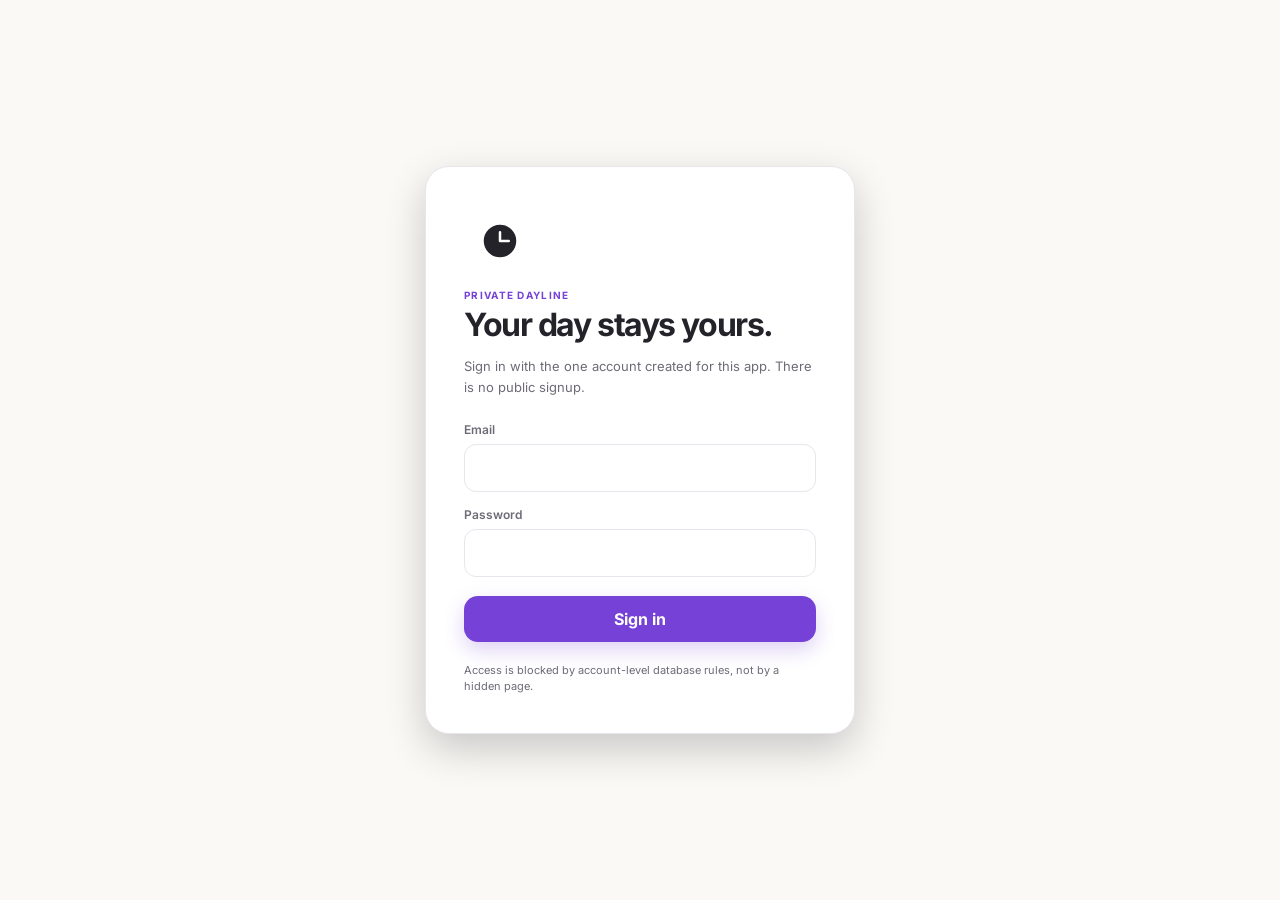
==== commit a3dae723: "Revert "Publish Dayline Sunrise UI for desktop and mobile" This reverts commit e5c530859fd22cb31e6e6" ====
--- a/dayline/index.html
+++ b/dayline/index.html
@@ -3,7 +3,7 @@
   <head>
     <meta charset="UTF-8" />
     <meta name="viewport" content="width=device-width, initial-scale=1.0, viewport-fit=cover" />
-    <meta name="theme-color" content="#f6f7fc" />
+    <meta name="theme-color" content="#faf9f6" />
     <meta name="mobile-web-app-capable" content="yes" />
     <meta name="apple-mobile-web-app-capable" content="yes" />
     <meta name="apple-mobile-web-app-status-bar-style" content="black-translucent" />
@@ -16,7 +16,7 @@
           const preference = saved?.preferences?.theme || legacy || "system";
           const dark = preference === "dark" || (preference === "system" && matchMedia("(prefers-color-scheme: dark)").matches);
           document.documentElement.dataset.theme = dark ? "dark" : "light";
-          document.querySelector('meta[name="theme-color"]')?.setAttribute("content", dark ? "#111216" : "#f6f7fc");
+          document.querySelector('meta[name="theme-color"]')?.setAttribute("content", dark ? "#121212" : "#faf9f6");
         } catch {}
       })();
     </script>
@@ -25,8 +25,8 @@
     <link rel="icon" href="./icon-192.png" />
     <link rel="apple-touch-icon" href="./icon-192.png" />
     <title>Dayline — Make time for what matters</title>
-    <script type="module" crossorigin src="/dayline/assets/index-Cx2K6ial.js"></script>
-    <link rel="stylesheet" crossorigin href="/dayline/assets/index-DnPZJIwM.css">
+    <script type="module" crossorigin src="/dayline/assets/index-vYP5zrPM.js"></script>
+    <link rel="stylesheet" crossorigin href="/dayline/assets/index-DT677agd.css">
   </head>
   <body>
     <div id="root"></div>
--- a/dayline/assets/index-DT677agd.css
+++ b/dayline/assets/index-DT677agd.css
@@ -0,0 +1 @@
+@font-face{font-family:Inter;font-style:normal;font-display:swap;font-weight:400;src:url(/dayline/assets/inter-cyrillic-ext-400-normal-BQZuk6qB.woff2) format("woff2"),url(/dayline/assets/inter-cyrillic-ext-400-normal-DQukG94-.woff) format("woff");unicode-range:U+0460-052F,U+1C80-1C8A,U+20B4,U+2DE0-2DFF,U+A640-A69F,U+FE2E-FE2F}@font-face{font-family:Inter;font-style:normal;font-display:swap;font-weight:400;src:url(/dayline/assets/inter-cyrillic-400-normal-obahsSVq.woff2) format("woff2"),url(/dayline/assets/inter-cyrillic-400-normal-HOLc17fK.woff) format("woff");unicode-range:U+0301,U+0400-045F,U+0490-0491,U+04B0-04B1,U+2116}@font-face{font-family:Inter;font-style:normal;font-display:swap;font-weight:400;src:url(/dayline/assets/inter-greek-ext-400-normal-DGGRlc-M.woff2) format("woff2"),url(/dayline/assets/inter-greek-ext-400-normal-KugGGMne.woff) format("woff");unicode-range:U+1F00-1FFF}@font-face{font-family:Inter;font-style:normal;font-display:swap;font-weight:400;src:url(/dayline/assets/inter-greek-400-normal-B4URO6DV.woff2) format("woff2"),url(/dayline/assets/inter-greek-400-normal-q2sYcFCs.woff) format("woff");unicode-range:U+0370-0377,U+037A-037F,U+0384-038A,U+038C,U+038E-03A1,U+03A3-03FF}@font-face{font-family:Inter;font-style:normal;font-display:swap;font-weight:400;src:url(/dayline/assets/inter-vietnamese-400-normal-DMkecbls.woff2) format("woff2"),url(/dayline/assets/inter-vietnamese-400-normal-Bbgyi5SW.woff) format("woff");unicode-range:U+0102-0103,U+0110-0111,U+0128-0129,U+0168-0169,U+01A0-01A1,U+01AF-01B0,U+0300-0301,U+0303-0304,U+0308-0309,U+0323,U+0329,U+1EA0-1EF9,U+20AB}@font-face{font-family:Inter;font-style:normal;font-display:swap;font-weight:400;src:url(/dayline/assets/inter-latin-ext-400-normal-C1nco2VV.woff2) format("woff2"),url(/dayline/assets/inter-latin-ext-400-normal-77YHD8bZ.woff) format("woff");unicode-range:U+0100-02BA,U+02BD-02C5,U+02C7-02CC,U+02CE-02D7,U+02DD-02FF,U+0304,U+0308,U+0329,U+1D00-1DBF,U+1E00-1E9F,U+1EF2-1EFF,U+2020,U+20A0-20AB,U+20AD-20C0,U+2113,U+2C60-2C7F,U+A720-A7FF}@font-face{font-family:Inter;font-style:normal;font-display:swap;font-weight:400;src:url(/dayline/assets/inter-latin-400-normal-C38fXH4l.woff2) format("woff2"),url(/dayline/assets/inter-latin-400-normal-CyCys3Eg.woff) format("woff");unicode-range:U+0000-00FF,U+0131,U+0152-0153,U+02BB-02BC,U+02C6,U+02DA,U+02DC,U+0304,U+0308,U+0329,U+2000-206F,U+20AC,U+2122,U+2191,U+2193,U+2212,U+2215,U+FEFF,U+FFFD}@font-face{font-family:Inter;font-style:normal;font-display:swap;font-weight:500;src:url(/dayline/assets/inter-cyrillic-ext-500-normal-B0yAr1jD.woff2) format("woff2"),url(/dayline/assets/inter-cyrillic-ext-500-normal-BmqWE9Dz.woff) format("woff");unicode-range:U+0460-052F,U+1C80-1C8A,U+20B4,U+2DE0-2DFF,U+A640-A69F,U+FE2E-FE2F}@font-face{font-family:Inter;font-style:normal;font-display:swap;font-weight:500;src:url(/dayline/assets/inter-cyrillic-500-normal-BasfLYem.woff2) format("woff2"),url(/dayline/assets/inter-cyrillic-500-normal-CxZf_p3X.woff) format("woff");unicode-range:U+0301,U+0400-045F,U+0490-0491,U+04B0-04B1,U+2116}@font-face{font-family:Inter;font-style:normal;font-display:swap;font-weight:500;src:url(/dayline/assets/inter-greek-ext-500-normal-C4iEst2y.woff2) format("woff2"),url(/dayline/assets/inter-greek-ext-500-normal-2j5mBUwD.woff) format("woff");unicode-range:U+1F00-1FFF}@font-face{font-family:Inter;font-style:normal;font-display:swap;font-weight:500;src:url(/dayline/assets/inter-greek-500-normal-BIZE56-Y.woff2) format("woff2"),url(/dayline/assets/inter-greek-500-normal-Xzm54t5V.woff) format("woff");unicode-range:U+0370-0377,U+037A-037F,U+0384-038A,U+038C,U+038E-03A1,U+03A3-03FF}@font-face{font-family:Inter;font-style:normal;font-display:swap;font-weight:500;src:url(/dayline/assets/inter-vietnamese-500-normal-DOriooB6.woff2) format("woff2"),url(/dayline/assets/inter-vietnamese-500-normal-mJboJaSs.woff) format("woff");unicode-range:U+0102-0103,U+0110-0111,U+0128-0129,U+0168-0169,U+01A0-01A1,U+01AF-01B0,U+0300-0301,U+0303-0304,U+0308-0309,U+0323,U+0329,U+1EA0-1EF9,U+20AB}@font-face{font-family:Inter;font-style:normal;font-display:swap;font-weight:500;src:url(/dayline/assets/inter-latin-ext-500-normal-CV4jyFjo.woff2) format("woff2"),url(/dayline/assets/inter-latin-ext-500-normal-BxGbmqWO.woff) format("woff");unicode-range:U+0100-02BA,U+02BD-02C5,U+02C7-02CC,U+02CE-02D7,U+02DD-02FF,U+0304,U+0308,U+0329,U+1D00-1DBF,U+1E00-1E9F,U+1EF2-1EFF,U+2020,U+20A0-20AB,U+20AD-20C0,U+2113,U+2C60-2C7F,U+A720-A7FF}@font-face{font-family:Inter;font-style:normal;font-display:swap;font-weight:500;src:url(/dayline/assets/inter-latin-500-normal-Cerq10X2.woff2) format("woff2"),url(/dayline/assets/inter-latin-500-normal-BL9OpVg8.woff) format("woff");unicode-range:U+0000-00FF,U+0131,U+0152-0153,U+02BB-02BC,U+02C6,U+02DA,U+02DC,U+0304,U+0308,U+0329,U+2000-206F,U+20AC,U+2122,U+2191,U+2193,U+2212,U+2215,U+FEFF,U+FFFD}@font-face{font-family:Inter;font-style:normal;font-display:swap;font-weight:600;src:url(/dayline/assets/inter-cyrillic-ext-600-normal-Dfes3d0z.woff2) format("woff2"),url(/dayline/assets/inter-cyrillic-ext-600-normal-Bcila6Z-.woff) format("woff");unicode-range:U+0460-052F,U+1C80-1C8A,U+20B4,U+2DE0-2DFF,U+A640-A69F,U+FE2E-FE2F}@font-face{font-family:Inter;font-style:normal;font-display:swap;font-weight:600;src:url(/dayline/assets/inter-cyrillic-600-normal-CWCymEST.woff2) format("woff2"),url(/dayline/assets/inter-cyrillic-600-normal-4D_pXhcN.woff) format("woff");unicode-range:U+0301,U+0400-045F,U+0490-0491,U+04B0-04B1,U+2116}@font-face{font-family:Inter;font-style:normal;font-display:swap;font-weight:600;src:url(/dayline/assets/inter-greek-ext-600-normal-DRtmH8MT.woff2) format("woff2"),url(/dayline/assets/inter-greek-ext-600-normal-B8X0CLgF.woff) format("woff");unicode-range:U+1F00-1FFF}@font-face{font-family:Inter;font-style:normal;font-display:swap;font-weight:600;src:url(/dayline/assets/inter-greek-600-normal-plRanbMR.woff2) format("woff2"),url(/dayline/assets/inter-greek-600-normal-BZpKdvQh.woff) format("woff");unicode-range:U+0370-0377,U+037A-037F,U+0384-038A,U+038C,U+038E-03A1,U+03A3-03FF}@font-face{font-family:Inter;font-style:normal;font-display:swap;font-weight:600;src:url(/dayline/assets/inter-vietnamese-600-normal-Cc8MFFhd.woff2) format("woff2"),url(/dayline/assets/inter-vietnamese-600-normal-BuLX-rYi.woff) format("woff");unicode-range:U+0102-0103,U+0110-0111,U+0128-0129,U+0168-0169,U+01A0-01A1,U+01AF-01B0,U+0300-0301,U+0303-0304,U+0308-0309,U+0323,U+0329,U+1EA0-1EF9,U+20AB}@font-face{font-family:Inter;font-style:normal;font-display:swap;font-weight:600;src:url(/dayline/assets/inter-latin-ext-600-normal-D2bJ5OIk.woff2) format("woff2"),url(/dayline/assets/inter-latin-ext-600-normal-CIVaiw4L.woff) format("woff");unicode-range:U+0100-02BA,U+02BD-02C5,U+02C7-02CC,U+02CE-02D7,U+02DD-02FF,U+0304,U+0308,U+0329,U+1D00-1DBF,U+1E00-1E9F,U+1EF2-1EFF,U+2020,U+20A0-20AB,U+20AD-20C0,U+2113,U+2C60-2C7F,U+A720-A7FF}@font-face{font-family:Inter;font-style:normal;font-display:swap;font-weight:600;src:url(/dayline/assets/inter-latin-600-normal-LgqL8muc.woff2) format("woff2"),url(/dayline/assets/inter-latin-600-normal-CiBQ2DWP.woff) format("woff");unicode-range:U+0000-00FF,U+0131,U+0152-0153,U+02BB-02BC,U+02C6,U+02DA,U+02DC,U+0304,U+0308,U+0329,U+2000-206F,U+20AC,U+2122,U+2191,U+2193,U+2212,U+2215,U+FEFF,U+FFFD}@font-face{font-family:Inter;font-style:normal;font-display:swap;font-weight:700;src:url(/dayline/assets/inter-cyrillic-ext-700-normal-BjwYoWNd.woff2) format("woff2"),url(/dayline/assets/inter-cyrillic-ext-700-normal-LO58E6JB.woff) format("woff");unicode-range:U+0460-052F,U+1C80-1C8A,U+20B4,U+2DE0-2DFF,U+A640-A69F,U+FE2E-FE2F}@font-face{font-family:Inter;font-style:normal;font-display:swap;font-weight:700;src:url(/dayline/assets/inter-cyrillic-700-normal-CjBOestx.woff2) format("woff2"),url(/dayline/assets/inter-cyrillic-700-normal-DrXBdSj3.woff) format("woff");unicode-range:U+0301,U+0400-045F,U+0490-0491,U+04B0-04B1,U+2116}@font-face{font-family:Inter;font-style:normal;font-display:swap;font-weight:700;src:url(/dayline/assets/inter-greek-ext-700-normal-qfdV9bQt.woff2) format("woff2"),url(/dayline/assets/inter-greek-ext-700-normal-BoQ6DsYi.woff) format("woff");unicode-range:U+1F00-1FFF}@font-face{font-family:Inter;font-style:normal;font-display:swap;font-weight:700;src:url(/dayline/assets/inter-greek-700-normal-C3JjAnD8.woff2) format("woff2"),url(/dayline/assets/inter-greek-700-normal-BUv2fZ6O.woff) format("woff");unicode-range:U+0370-0377,U+037A-037F,U+0384-038A,U+038C,U+038E-03A1,U+03A3-03FF}@font-face{font-family:Inter;font-style:normal;font-display:swap;font-weight:700;src:url(/dayline/assets/inter-vietnamese-700-normal-DlLaEgI2.woff2) format("woff2"),url(/dayline/assets/inter-vietnamese-700-normal-BZaoP0fm.woff) format("woff");unicode-range:U+0102-0103,U+0110-0111,U+0128-0129,U+0168-0169,U+01A0-01A1,U+01AF-01B0,U+0300-0301,U+0303-0304,U+0308-0309,U+0323,U+0329,U+1EA0-1EF9,U+20AB}@font-face{font-family:Inter;font-style:normal;font-display:swap;font-weight:700;src:url(/dayline/assets/inter-latin-ext-700-normal-Ca8adRJv.woff2) format("woff2"),url(/dayline/assets/inter-latin-ext-700-normal-TidjK2hL.woff) format("woff");unicode-range:U+0100-02BA,U+02BD-02C5,U+02C7-02CC,U+02CE-02D7,U+02DD-02FF,U+0304,U+0308,U+0329,U+1D00-1DBF,U+1E00-1E9F,U+1EF2-1EFF,U+2020,U+20A0-20AB,U+20AD-20C0,U+2113,U+2C60-2C7F,U+A720-A7FF}@font-face{font-family:Inter;font-style:normal;font-display:swap;font-weight:700;src:url(/dayline/assets/inter-latin-700-normal-Yt3aPRUw.woff2) format("woff2"),url(/dayline/assets/inter-latin-700-normal-BLAVimhd.woff) format("woff");unicode-range:U+0000-00FF,U+0131,U+0152-0153,U+02BB-02BC,U+02C6,U+02DA,U+02DC,U+0304,U+0308,U+0329,U+2000-206F,U+20AC,U+2122,U+2191,U+2193,U+2212,U+2215,U+FEFF,U+FFFD}:root{color-scheme:light;--bg: #f3f5ff;--surface: #ffffff;--surface-2: #eef1ff;--surface-3: #e4e8fa;--ink: #101d4d;--muted: #66729a;--faint: #8a94b6;--line: #dce2f3;--line-strong: #c7d0eb;--violet: #6558f5;--violet-hover: #5548ea;--violet-soft: #ebeaff;--teal: #25aebb;--teal-soft: #e3f7f7;--red: #f05b60;--red-soft: #ffeaec;--orange: #ee9d5d;--orange-soft: #fff1e5;--blue: #5f8de8;--yellow: #e7ad31;--sidebar: #fbfcff;--sidebar-ink: #101d4d;--sidebar-muted: #707b9f;--shadow-soft: 0 10px 30px rgba(46, 58, 116, .08);--shadow-lifted: 0 18px 54px rgba(38, 47, 96, .16);--nav-height: 70px}:root[data-theme=dark]{color-scheme:dark;--bg: #0b1430;--surface: #111c3a;--surface-2: #172445;--surface-3: #213052;--ink: #f6f7ff;--muted: #abb5d5;--faint: #7f8bad;--line: #2a385b;--line-strong: #3d4d75;--violet: #7e72ff;--violet-hover: #9288ff;--violet-soft: #252452;--teal: #62d7dc;--teal-soft: #153b48;--red: #ff7475;--red-soft: #421f2b;--orange: #ffb16f;--orange-soft: #3b2b2c;--blue: #83abff;--yellow: #ffd45f;--sidebar: #0d1732;--sidebar-ink: #f6f7ff;--sidebar-muted: #a7b1d0;--shadow-soft: 0 12px 34px rgba(0, 0, 0, .2);--shadow-lifted: 0 22px 62px rgba(0, 0, 0, .4)}*{box-sizing:border-box}html{min-width:320px;min-height:100%;background:var(--bg);scroll-behavior:smooth}body{margin:0;min-width:320px;min-height:100vh;min-height:100dvh;overflow-x:hidden;overscroll-behavior-y:none;background:var(--bg);color:var(--ink);font-family:Inter,Segoe UI,sans-serif;-webkit-font-smoothing:antialiased;-webkit-tap-highlight-color:transparent}body:has(.modal[open]){overflow:hidden}button,input,select{font:inherit}button{color:inherit}button,select,input{touch-action:manipulation}button:focus-visible,input:focus-visible,select:focus-visible{outline:3px solid color-mix(in srgb,var(--violet) 40%,transparent);outline-offset:2px}::selection{background:var(--violet-soft);color:var(--ink)}.app-shell,.app-main{min-width:0;min-height:100vh;min-height:100dvh}.sidebar{display:none}.brand{border:0;background:transparent;color:inherit;display:flex;align-items:center;gap:10px;padding:0;font-size:19px;font-weight:700;letter-spacing:-.025em;cursor:pointer}.brand-mark{width:38px;height:38px;display:inline-grid;flex:0 0 auto;place-items:center}.brand-mark img{width:100%;height:100%;object-fit:contain}.brand-mark.large{width:72px;height:72px;margin-bottom:12px}.bottom-nav{position:fixed;z-index:40;right:0;bottom:0;left:0;min-height:calc(var(--nav-height) + env(safe-area-inset-bottom));padding:7px max(10px,env(safe-area-inset-right)) env(safe-area-inset-bottom) max(10px,env(safe-area-inset-left));border-top:1px solid var(--line);display:grid;grid-template-columns:repeat(3,minmax(0,1fr));gap:6px;background:var(--surface);box-shadow:0 -12px 34px #1c265114}.bottom-nav button{min-width:0;min-height:56px;padding:5px 8px;border:1px solid transparent;border-radius:15px;display:flex;flex-direction:column;align-items:center;justify-content:center;gap:3px;color:var(--faint);background:transparent;font-size:10px;font-weight:600;cursor:pointer}.bottom-nav button.active{border-color:color-mix(in srgb,var(--violet) 22%,var(--line));color:var(--violet);background:var(--violet-soft)}.topbar{min-height:122px;padding:calc(18px + env(safe-area-inset-top)) max(16px,env(safe-area-inset-right)) 18px max(16px,env(safe-area-inset-left));border-bottom:1px solid var(--line);display:flex;align-items:flex-end;justify-content:space-between;gap:14px;background:var(--bg)}.topbar>div:first-child{min-width:0}.topbar h1{margin:0;font-size:clamp(29px,9vw,36px);line-height:1.08;letter-spacing:-.045em}.subhead{margin:8px 0 0;overflow-wrap:anywhere;color:var(--muted);font-size:12px;line-height:1.4}.topbar-actions{display:flex;flex:0 0 auto;align-items:center;gap:7px}.topbar-actions .primary,.desktop-heading,.desktop-label{display:none}.mobile-heading,.mobile-label{display:inline}.page-content{width:100%;max-width:760px;margin:0 auto;padding:18px max(16px,env(safe-area-inset-right)) calc(104px + env(safe-area-inset-bottom)) max(16px,env(safe-area-inset-left))}.page-stack,.settings-stack{display:grid;gap:16px}.eyebrow,.section-kicker{margin:0 0 7px;color:var(--violet);font-size:10px;font-weight:700;letter-spacing:.13em}.primary,.secondary,.danger-button,.text-button,.icon-button,.timer-control,.timer-stop{min-height:46px;border:1px solid transparent;border-radius:14px;display:inline-flex;align-items:center;justify-content:center;gap:8px;font-weight:650;cursor:pointer;transition:color .15s ease,background .15s ease,border-color .15s ease,box-shadow .15s ease,transform .15s ease}.primary{padding:0 18px;color:#fff;background:var(--violet);box-shadow:0 8px 20px color-mix(in srgb,var(--violet) 24%,transparent)}.primary,.secondary{white-space:nowrap}.secondary{padding:0 16px;border-color:var(--line-strong);background:var(--surface)}.primary.small,.secondary.small{min-height:44px;padding:0 14px;font-size:13px}.text-button{min-height:44px;padding:0 5px;border:0;color:var(--muted);background:transparent}.icon-button{width:46px;flex:0 0 auto;padding:0;border-color:var(--line);color:var(--ink);background:var(--surface)}.icon-button.quiet{width:44px;min-height:44px;border-color:transparent;color:var(--muted);background:transparent}.icon-button.danger{color:var(--red)}button:disabled{cursor:not-allowed;opacity:.48;transform:none!important}.mobile-settings{display:inline-flex}.mobile-inline-summary{min-height:54px;border:0;border-radius:0;display:grid;grid-template-columns:repeat(3,minmax(0,1fr));overflow:visible;background:transparent;box-shadow:none}.mobile-inline-summary span{min-width:0;padding:7px 5px;display:flex;flex-direction:column;align-items:center;justify-content:center;gap:4px;color:var(--muted);font-size:clamp(9px,2.7vw,11px);text-align:center;white-space:nowrap}.mobile-inline-summary span+span{border-left:1px solid var(--line)}.mobile-inline-summary strong{color:var(--ink);font-size:clamp(13px,4vw,16px);letter-spacing:-.02em}.mobile-inline-summary span:nth-child(1) strong{color:var(--teal)}.mobile-inline-summary span:nth-child(2) strong{color:var(--red)}.mobile-inline-summary span:nth-child(3) strong{color:var(--violet)}.focus-hero{position:relative;min-width:0;padding:20px 18px 16px;border:1px solid var(--line-strong);border-radius:22px;display:grid;gap:20px;overflow:hidden;background:var(--surface);box-shadow:var(--shadow-soft)}.hero-copy{position:relative;min-width:0;min-height:102px;padding-right:86px}.focus-mascot{position:absolute;top:22px;right:-4px;width:86px;height:86px;object-fit:contain;pointer-events:none;-webkit-user-select:none;user-select:none}.focus-hero h2{max-width:100%;margin:0;overflow-wrap:anywhere;font-size:clamp(27px,8vw,34px);line-height:1.08;letter-spacing:-.045em}.focus-hero p:not(.section-kicker){margin:10px 0 0;color:var(--muted);font-size:13px;line-height:1.5}.hero-actions{width:100%;display:grid;gap:5px}.hero-actions .primary,.hero-actions .secondary{width:100%;min-height:52px}.hero-metrics{display:none}.positive-text{color:var(--teal)}.negative-text{color:var(--red)}.violet-text{color:var(--violet)}.section-panel{min-width:0;border:1px solid var(--line);border-radius:20px;overflow:hidden;background:var(--surface);box-shadow:var(--shadow-soft)}.section-heading{min-height:82px;padding:17px 16px;border-bottom:1px solid var(--line);display:flex;align-items:center;justify-content:space-between;gap:10px}.section-heading>div{min-width:0}.section-heading h2{margin:0;overflow-wrap:anywhere;font-size:clamp(17px,5vw,20px);line-height:1.2;letter-spacing:-.025em}.section-heading p:not(.section-kicker){margin:6px 0 0;color:var(--muted);font-size:12px}.activity-panel{border:0;border-radius:0;background:transparent;box-shadow:none}.activity-panel .section-heading{padding-right:0;padding-left:0}.activity-list,.plan-list{min-width:0;padding:0 14px 7px}.activity-panel .activity-list{padding-right:0;padding-left:0}.activity-row{min-width:0;min-height:108px;padding:12px 0;border-bottom:1px solid var(--line);display:grid;grid-template-columns:14px minmax(0,1fr) 44px;align-items:center;gap:9px}.activity-row:last-child,.plan-row:last-child{border-bottom:0}.time-column{display:none}.timeline-dot{width:10px;height:10px;border-radius:50%;background:var(--dot);box-shadow:0 0 0 5px color-mix(in srgb,var(--dot) 14%,transparent)}.activity-copy{min-width:0}.activity-copy>div{min-width:0;display:flex;align-items:center;flex-wrap:wrap;gap:6px 8px}.activity-copy strong{min-width:0;overflow:hidden;text-overflow:ellipsis;white-space:nowrap;font-size:14px}.activity-copy p{margin:6px 0 0;overflow-wrap:anywhere;color:var(--muted);font-size:11px;line-height:1.45}.activity-copy small{display:block;margin-top:6px;overflow-wrap:anywhere;color:var(--red);font-size:11px}.category-pill{flex:0 0 auto;padding:4px 7px;border:1px solid color-mix(in srgb,var(--category) 38%,transparent);border-radius:7px;color:var(--category);background:color-mix(in srgb,var(--category) 11%,transparent);font-size:9px;font-weight:700;letter-spacing:.035em}.planned-pill{--category: var(--violet)}.row-actions{min-width:0;display:flex;flex-direction:column;align-items:center;justify-content:center}.planned-row{opacity:.86}.planned-row .row-actions .text-button{min-width:44px;padding-inline:3px;color:var(--violet);font-size:10px;line-height:1.15;white-space:normal}.empty-state{min-height:238px;padding:36px 20px;display:flex;flex-direction:column;align-items:center;justify-content:center;text-align:center}.empty-state>span{width:50px;height:50px;border:1px solid var(--line);border-radius:17px;display:grid;place-items:center;color:var(--violet);background:var(--violet-soft)}.empty-state strong{margin-top:16px;font-size:17px}.empty-state p{max-width:390px;margin:8px 0 18px;color:var(--muted);font-size:13px;line-height:1.55}.plan-toolbar{min-width:0;display:flex;align-items:flex-start;justify-content:space-between;flex-wrap:wrap;gap:12px}.plan-toolbar>div{min-width:0;flex:1 1 210px}.plan-toolbar>.primary{flex:0 0 auto}.plan-summary{margin:9px 0 0;display:flex;align-items:center;gap:8px;color:var(--muted);font-size:11px}.plan-summary i{width:3px;height:3px;border-radius:50%;background:var(--faint)}.date-pager{min-width:0;display:grid;grid-template-columns:46px minmax(100px,1fr) 46px;align-items:center;gap:5px}.date-label{min-width:0;min-height:46px;padding:4px 8px;border:0;display:grid;gap:2px;color:var(--ink);background:transparent;font-size:13px;font-weight:700;text-align:center;cursor:pointer}.date-label small{display:none;color:var(--muted);font-size:10px;font-weight:400}.form-panel{overflow:visible}.plan-form,.activity-form{padding:18px 16px calc(20px + env(safe-area-inset-bottom));display:grid;grid-template-columns:minmax(0,1fr);gap:15px}.plan-form .wide,.activity-form .wide{grid-column:1 / -1}.field{min-width:0;display:grid;align-content:start;gap:7px}.field label,.quality-field legend{color:var(--muted);font-size:12px;font-weight:600}.field label small{color:var(--faint);font-weight:400}.field input,.field select,.number-setting input,.category-settings input[type=text],.goal-settings input,.goal-settings select{width:100%;min-width:0;min-height:48px;padding:0 12px;border:1px solid var(--line-strong);border-radius:12px;color:var(--ink);background:var(--surface);font-size:16px}.field input::placeholder{color:var(--faint)}.time-field{min-width:0}.time-trigger{width:100%;min-height:52px;padding:0 14px;border:1px solid var(--tt-line, var(--line-strong));border-radius:12px;display:flex;align-items:center;justify-content:space-between;gap:10px;background:var(--tt-bg, var(--surface));color:var(--tt-ink, var(--ink));font-size:16px;font-weight:600;font-variant-numeric:tabular-nums;cursor:pointer}.time-trigger.empty span{color:var(--tt-muted, var(--muted));font-weight:500}.time-trigger svg{flex:0 0 auto;color:var(--tt-accent, var(--violet))}.time-trigger:focus-visible{outline:2px solid var(--tt-accent, var(--violet));outline-offset:2px}.time-editor{margin-top:8px;padding:12px;border:1px solid var(--tt-line, var(--line-strong));border-radius:14px;background:var(--tt-surface, var(--surface))}.time-editor-parts{display:grid;grid-template-columns:minmax(0,1fr) minmax(0,1fr) auto;gap:8px;align-items:end}.time-editor-parts label{display:grid;gap:5px;color:var(--tt-muted, var(--muted));font-size:11px;font-weight:600}.time-editor-parts input{width:100%;min-width:0;min-height:48px;padding:0 4px;border:1px solid var(--tt-line, var(--line-strong));border-radius:10px;background:var(--tt-bg, var(--surface));color:var(--tt-ink, var(--ink));font-size:19px;text-align:center;font-variant-numeric:tabular-nums}.time-period{min-height:48px;display:flex;border:1px solid var(--tt-line, var(--line-strong));border-radius:10px;overflow:hidden}.time-period button{min-width:42px;border:0;background:var(--tt-bg, var(--surface));color:var(--tt-muted, var(--muted));font-size:12px;font-weight:700}.time-period button.selected{background:var(--tt-soft, var(--violet-soft));color:var(--tt-accent, var(--violet))}.time-editor-actions{display:flex;justify-content:flex-end;align-items:center;gap:10px;margin-top:12px}.time-editor-actions button{min-height:42px;border:0;border-radius:9px;padding:0 12px;font-size:12px;font-weight:650;cursor:pointer}.time-now{margin-right:auto;background:transparent;color:var(--tt-accent, var(--violet))}.time-done{background:var(--tt-accent, var(--violet));color:var(--tt-bg, #fff)}.time-done:disabled{opacity:.45;cursor:default}@media(max-width:359px){.time-editor-parts{gap:5px}.time-period button{min-width:35px}}.form-actions{grid-column:1 / -1;display:flex;align-items:center;justify-content:flex-end;gap:10px}.form-actions .primary{flex:1}.form-error{grid-column:1 / -1;margin:0;color:var(--red);font-size:13px;scroll-margin-block:90px}.plan-entry{border-bottom:1px solid var(--line)}.plan-entry:last-child{border-bottom:0}.plan-entry.editing{background:var(--violet-soft)}.plan-entry .plan-form{border-top:1px solid var(--line)}.plan-row{min-width:0;min-height:146px;padding:15px 0;display:grid;grid-template-columns:4px minmax(0,1fr) 44px;grid-template-areas:"line time actions" "line copy actions";align-items:center;gap:6px 12px}.plan-index{display:none}.plan-time{grid-area:time;min-width:0;display:flex;align-items:center;flex-wrap:wrap;gap:5px 8px;color:var(--muted);font-size:11px}.plan-time strong{color:var(--ink)}.plan-line{grid-area:line;align-self:stretch;width:4px;border-radius:6px;background:var(--category)}.plan-copy{grid-area:copy;min-width:0}.plan-copy strong{display:block;overflow-wrap:anywhere;font-size:14px}.plan-copy p{margin:6px 0 0;color:var(--muted);font-size:11px;line-height:1.4}.plan-row .row-actions{grid-area:actions}.target-strip{min-height:92px;padding:16px;border:1px solid var(--line);border-radius:18px;display:grid;grid-template-columns:auto minmax(0,1fr);align-items:center;gap:12px;color:var(--violet);background:var(--surface);box-shadow:var(--shadow-soft)}.target-strip>div:nth-child(2){display:grid;gap:4px;color:var(--ink)}.target-strip span{color:var(--muted);font-size:12px}.target-track{grid-column:1 / -1;height:7px;border-radius:99px;overflow:hidden;background:var(--surface-3)}.target-track span{display:block;height:100%;border-radius:inherit;background:var(--violet)}.plan-layout{min-width:0;display:grid;gap:16px}.goal-targets{min-width:0;padding:20px 18px;border:1px solid var(--line);border-radius:20px;background:var(--surface);box-shadow:var(--shadow-soft)}.goal-targets h2{margin:0 0 20px;font-size:16px}.goal-targets p{margin:4px 0 0;color:var(--muted);font-size:12px}.goal-progress{margin-bottom:20px}.goal-progress strong{margin-bottom:10px;display:flex;justify-content:space-between;gap:10px;font-size:12px;font-weight:600}.goal-progress strong span{color:var(--violet)}.review-toolbar{min-width:0;display:flex;flex-direction:column;align-items:stretch;gap:8px}.review-toolbar>span{color:var(--muted);font-size:11px;text-align:center}.week-pager{min-width:0;display:grid;grid-template-columns:46px minmax(0,1fr) 46px;align-items:center;gap:6px}.week-pager strong{min-width:0;overflow-wrap:anywhere;font-size:12px;text-align:center}.metrics-grid{min-width:0;border:1px solid var(--line);border-radius:18px;display:grid;grid-template-columns:repeat(3,minmax(0,1fr));overflow:hidden;background:var(--surface);box-shadow:var(--shadow-soft)}.metric{min-width:0;min-height:96px;padding:13px 8px;border-right:1px solid var(--line);display:grid;align-content:center;gap:5px;text-align:center}.metric:last-child{border-right:0}.metric>span{color:var(--muted);font-size:clamp(8px,2.8vw,10px);font-weight:600;letter-spacing:.035em}.metric strong{min-width:0;overflow-wrap:anywhere;font-size:clamp(18px,6vw,25px);line-height:1;letter-spacing:-.04em}.metric small{color:var(--faint);font-size:9px;line-height:1.25}.metric.positive strong{color:var(--teal)}.metric.negative strong{color:var(--red)}.review-chart .section-heading{align-items:flex-start;flex-direction:column}.legend{display:flex;flex-wrap:wrap;gap:12px;color:var(--muted);font-size:10px}.legend span{display:flex;align-items:center;gap:6px}.legend span:before{content:"";width:16px;height:5px;border-radius:99px;background:var(--violet)}.legend .actual:before{background:var(--teal)}.bar-chart{min-height:206px;padding:20px 12px 22px;display:grid;grid-template-columns:repeat(7,minmax(0,1fr));gap:4px}.bar-row{min-width:0;padding:0;border:0;display:grid;grid-template-rows:132px auto auto;gap:7px;color:inherit;background:transparent;cursor:pointer}.bar-label{grid-row:2;display:flex;flex-direction:column;align-items:center;gap:2px}.bar-label strong{font-size:10px}.bar-label span{color:var(--faint);font-size:9px}.bar-row small{grid-row:3;overflow-wrap:anywhere;color:var(--muted);font-size:9px;text-align:center}.bar-pair{grid-row:1;height:132px;border-bottom:1px solid var(--line);display:flex;align-items:flex-end;justify-content:center;gap:3px;background:var(--surface-2)}.bar-pair span{width:min(12px,38%);height:0;border-radius:5px 5px 0 0}.planned-bar{background:var(--violet)}.actual-bar{background:var(--teal)}.review-grid{display:grid;gap:16px}.compact-panel .section-heading{min-height:78px}.breakdown-list{padding:8px 16px 14px}.breakdown-list>div{min-height:54px;border-bottom:1px solid var(--line);display:grid;grid-template-columns:10px minmax(0,1fr) auto;align-items:center;gap:10px;font-size:12px}.breakdown-list>div:last-child{border-bottom:0}.breakdown-list>div>span:last-child{color:var(--muted)}.breakdown-list strong{min-width:0;overflow-wrap:anywhere}.color-dot{width:9px;height:9px;border-radius:50%;background:var(--category)}.color-dot.red{background:var(--red)}.muted-copy{margin:0;padding:28px 16px 32px;color:var(--muted);font-size:12px}.week-note{min-height:104px;padding:20px 18px;border:1px solid color-mix(in srgb,var(--teal) 25%,var(--line));border-radius:20px;display:flex;align-items:flex-start;gap:12px;color:var(--teal);background:var(--teal-soft)}.week-note>span{width:36px;height:36px;flex:0 0 auto;border-radius:13px;display:grid;place-items:center;color:var(--teal);background:var(--surface)}.week-note .section-kicker{color:var(--teal)}.week-note strong{color:var(--ink);font-size:13px;line-height:1.55}.settings-stack{max-width:900px}.settings-group{min-width:0;padding:20px 18px;border:1px solid var(--line);border-radius:20px;display:flex;flex-direction:column;align-items:stretch;gap:18px;background:var(--surface);box-shadow:var(--shadow-soft)}.settings-group>div{min-width:0;max-width:100%}.settings-group h2{margin:0;font-size:16px}.settings-group p{max-width:520px;margin:7px 0 0;overflow-wrap:anywhere;color:var(--muted);font-size:12px;line-height:1.55}.settings-group.vertical{align-items:stretch}.segmented{width:100%;min-width:0;padding:4px;border:1px solid var(--line);border-radius:15px;display:grid;grid-template-columns:repeat(3,minmax(0,1fr));background:var(--surface-2)}.segmented button{min-width:0;min-height:44px;padding:0 6px;border:1px solid transparent;border-radius:11px;display:flex;align-items:center;justify-content:center;gap:5px;color:var(--muted);background:transparent;font-size:12px;cursor:pointer}.segmented button.active{border-color:color-mix(in srgb,var(--violet) 24%,var(--line));color:var(--violet);background:var(--surface);box-shadow:0 5px 14px #222d5e14}.category-settings,.goal-settings{width:100%;display:grid;gap:8px}.category-settings>div{min-width:0;min-height:54px;border-bottom:1px solid var(--line);display:grid;grid-template-columns:30px minmax(0,1fr) auto;align-items:center;gap:8px}.category-settings>div:last-child{border-bottom:0}.category-setting-row>strong{min-width:0;overflow-wrap:anywhere;font-size:13px}.category-color,.new-color{width:13px;height:13px;margin-left:5px;border-radius:50%;background:var(--category)}.new-color{background:var(--violet)}.category-actions{display:flex}.category-settings input[type=color]{width:30px;height:30px;padding:1px;border:1px solid var(--line);border-radius:50%;background:transparent;overflow:hidden}.category-settings input:not([type=color]){width:100%;min-width:0;min-height:46px;padding:0 10px;border:1px solid var(--line);border-radius:11px;color:var(--ink);background:var(--surface);font-size:16px}.number-setting{display:flex;align-items:center;gap:10px;color:var(--muted);font-size:12px}.number-setting input{width:94px}.goal-setting{min-width:0;min-height:64px;padding:8px 0;border-bottom:1px solid var(--line);display:flex;align-items:center;flex-wrap:wrap;gap:8px;font-size:12px}.goal-setting strong{min-width:100px;flex:1 1 120px;overflow-wrap:anywhere}.goal-setting strong small{display:block;color:var(--muted);font-size:10px;font-weight:400}.goal-setting>span{color:var(--muted);font-size:10px;white-space:nowrap}.goal-settings input{width:72px;min-height:44px;font-size:15px}.goal-settings select{min-height:46px;font-size:15px}.goal-add{padding-block:12px;display:grid;grid-template-columns:minmax(0,1fr) 78px;gap:8px}.goal-add .secondary{grid-column:1 / -1}.goal-toggle{width:46px;min-width:46px;height:28px;padding:4px;border:0;border-radius:99px;background:var(--surface-3);cursor:pointer}.goal-toggle span{display:block;width:20px;height:20px;border-radius:50%;background:var(--muted);transition:transform .16s ease,background .16s ease}.goal-toggle[aria-checked=true]{background:var(--violet)}.goal-toggle[aria-checked=true] span{transform:translate(18px);background:#fff}.sync-badge{min-height:44px;padding:10px 13px;border-radius:12px;display:flex;align-items:center;gap:8px;color:var(--muted);background:var(--surface-2);font-size:12px;font-weight:600}.sync-badge.success{color:var(--teal);background:var(--teal-soft)}.button-row{width:100%;display:flex;flex-wrap:wrap;gap:8px}.button-row .secondary{flex:1 1 120px}.danger-zone{border-color:color-mix(in srgb,var(--red) 35%,var(--line))}.danger-button{padding:0 16px;border-color:color-mix(in srgb,var(--red) 34%,var(--line));color:var(--red);background:var(--red-soft)}.inline-notice{position:relative;margin:0 0 16px;padding:14px 48px 14px 16px;border:1px solid color-mix(in srgb,var(--violet) 24%,var(--line));border-radius:14px;color:var(--ink);background:var(--violet-soft);font-size:12px;line-height:1.55}.inline-notice .icon-button{position:absolute;top:4px;right:4px}.sync-status{margin:0 0 12px;color:var(--muted);font-size:11px}.modal::backdrop{background:#050b1ec2}.modal{width:100%;max-width:100%;max-height:92vh;max-height:92dvh;margin:auto 0 0;padding:0;border:1px solid var(--line-strong);border-radius:26px 26px 0 0;overflow-y:auto;overscroll-behavior:contain;color:var(--ink);background:var(--surface);box-shadow:var(--shadow-lifted)}.modal-heading{position:sticky;z-index:2;top:0;padding:20px max(18px,env(safe-area-inset-right)) 16px max(18px,env(safe-area-inset-left));border-bottom:1px solid var(--line);display:flex;justify-content:space-between;gap:14px;background:var(--surface)}.modal-heading h2{margin:0;font-size:23px;letter-spacing:-.035em}.modal-heading p:not(.section-kicker){margin:7px 0 0;color:var(--muted);font-size:12px;line-height:1.45}.modal .form-actions{position:sticky;z-index:2;bottom:calc(-20px - env(safe-area-inset-bottom));margin:4px -16px calc(-20px - env(safe-area-inset-bottom));padding:12px 16px calc(12px + env(safe-area-inset-bottom));border-top:1px solid var(--line);background:var(--surface)}.activity-form .form-grid{display:grid;grid-template-columns:minmax(0,1fr);gap:14px}.study-outcome{border-top:1px solid var(--line);padding-top:14px}.study-outcome-details{display:grid;grid-template-columns:repeat(2,minmax(0,1fr));gap:13px;margin-top:7px}.study-outcome-details .wide{grid-column:1 / -1}.study-outcome-extra{margin-top:2px}.study-outcome-extra summary{min-height:44px;display:flex;align-items:center;color:var(--violet);font-size:13px;font-weight:600;cursor:pointer}.complete-task-choice{display:flex;align-items:center;gap:10px;min-height:44px;color:var(--ink);font-size:13px}.complete-task-choice input{width:18px;height:18px;accent-color:var(--violet)}.catchup-form-note{margin:0;font-size:12px;line-height:1.45}@media(max-width:380px){.study-outcome-details{grid-template-columns:minmax(0,1fr)}}.quality-field{min-width:0;margin:0;padding:0;border:0}.quality-field legend{margin-bottom:9px}.quality-options{display:grid;grid-template-columns:repeat(2,minmax(0,1fr));gap:8px}.quality-options label{min-width:0;min-height:46px;padding:0 8px;border:1px solid var(--line);border-radius:12px;display:flex;align-items:center;justify-content:center;gap:7px;color:var(--muted);background:var(--surface);font-size:11px;cursor:pointer}.quality-options label.selected{border-color:var(--quality);color:var(--ink);background:color-mix(in srgb,var(--quality) 11%,var(--surface))}.quality-options input{position:absolute;opacity:0;pointer-events:none}.quality-options label span{width:8px;height:8px;flex:0 0 auto;border-radius:50%;background:var(--quality)}.quality-options label:has(input:focus-visible){outline:3px solid color-mix(in srgb,var(--violet) 38%,transparent);outline-offset:2px}.timer-dock{position:fixed;z-index:50;right:max(10px,env(safe-area-inset-right));bottom:calc(var(--nav-height) + env(safe-area-inset-bottom) + 10px);left:max(10px,env(safe-area-inset-left));min-width:0;min-height:104px;padding:10px;border:1px solid var(--line-strong);border-radius:20px;display:grid;grid-template-columns:38px minmax(0,1fr) 44px 58px;grid-template-areas:"mascot copy copy discard" "time time toggle stop";align-items:center;gap:7px;background:var(--surface);box-shadow:var(--shadow-lifted)}.timer-mascot{grid-area:mascot;width:38px;height:38px;object-fit:contain}.timer-dock>div{grid-area:copy;min-width:0;display:grid;gap:2px}.timer-dock small{color:var(--violet);font-size:8px;font-weight:700;letter-spacing:.11em}.timer-dock strong{min-width:0;overflow:hidden;text-overflow:ellipsis;white-space:nowrap;font-size:12px}.timer-dock time{grid-area:time;min-width:0;font-variant-numeric:tabular-nums;font-size:16px;font-weight:700;letter-spacing:-.02em}.timer-control{grid-area:toggle;width:44px;min-height:44px;padding:0;border-color:var(--line);color:var(--violet);background:var(--surface-2)}.timer-stop{grid-area:stop;min-height:44px;padding:0 10px;border:0;color:#fff;background:var(--violet);font-size:11px}.timer-dock .discard-timer{grid-area:discard;width:44px;color:var(--muted);background:transparent}.has-timer .page-content{padding-bottom:calc(230px + env(safe-area-inset-bottom))}.login-page,.loading-page{min-height:100vh;min-height:100dvh;padding:calc(24px + env(safe-area-inset-top)) max(16px,env(safe-area-inset-right)) calc(24px + env(safe-area-inset-bottom)) max(16px,env(safe-area-inset-left));display:grid;place-items:center;background:var(--bg)}.login-card{width:min(430px,100%);padding:28px 22px;border:1px solid var(--line);border-radius:24px;background:var(--surface);box-shadow:var(--shadow-lifted)}.login-card h1{margin:0;font-size:32px;line-height:1.08;letter-spacing:-.045em}.login-card>p:not(.eyebrow){margin:13px 0 24px;color:var(--muted);font-size:13px;line-height:1.6}.login-card form{display:grid;gap:15px}.login-card form .primary{margin-top:4px}.login-card>small{display:block;margin-top:20px;color:var(--faint);font-size:11px;line-height:1.5}.loading-page{align-content:center;gap:12px;color:var(--muted)}.sr-only{position:absolute;width:1px;height:1px;padding:0;margin:-1px;overflow:hidden;clip-path:inset(50%);white-space:nowrap;border:0}@media(hover:hover){.primary:hover{background:var(--violet-hover);transform:translateY(-1px)}.secondary:hover,.icon-button:hover{border-color:var(--violet);color:var(--violet);background:var(--violet-soft)}.text-button:hover{color:var(--violet)}.icon-button.danger:hover{border-color:transparent;color:var(--red);background:var(--red-soft)}.bar-row:hover,.bottom-nav button:hover{color:var(--violet)}}@media(min-width:390px){.timer-dock{min-height:68px;grid-template-columns:38px minmax(52px,1fr) auto 44px 58px 44px;grid-template-areas:"mascot copy time toggle stop discard"}.timer-dock .discard-timer{width:44px}.has-timer .page-content{padding-bottom:calc(188px + env(safe-area-inset-bottom))}}@media(min-width:520px){.topbar,.page-content{padding-right:max(24px,env(safe-area-inset-right));padding-left:max(24px,env(safe-area-inset-left))}.focus-hero,.section-heading,.settings-group,.goal-targets{padding-right:22px;padding-left:22px}.activity-list,.plan-list{padding-right:20px;padding-left:20px}.hero-copy{padding-right:110px}.focus-mascot{width:104px;height:104px}.review-chart .section-heading{flex-direction:row;align-items:center}.bar-chart{gap:9px;padding-right:20px;padding-left:20px}}@media(min-width:700px){.page-content{padding-top:26px}.page-stack,.settings-stack{gap:20px}.plan-form{grid-template-columns:repeat(2,minmax(0,1fr))}.plan-form .wide{grid-column:1 / -1}.activity-form .form-grid{grid-template-columns:repeat(2,minmax(0,1fr))}.quality-options{grid-template-columns:repeat(4,minmax(0,1fr))}.review-grid{grid-template-columns:repeat(2,minmax(0,1fr))}.settings-group{flex-direction:row;align-items:center;justify-content:space-between;gap:28px}.settings-group.vertical{flex-direction:column;align-items:stretch}.segmented{width:min(330px,100%);flex:0 0 auto}.category-settings,.goal-settings{max-width:540px}.modal{width:min(650px,calc(100% - 40px));max-height:calc(100dvh - 40px);margin:auto;border-radius:24px}.modal-heading{padding:22px 24px 18px}.activity-form{padding:22px 24px 26px}}@media(min-width:1024px){:root{--nav-height: 0px}.sidebar{position:fixed;z-index:30;inset:0 auto 0 0;width:204px;padding:calc(28px + env(safe-area-inset-top)) 18px calc(26px + env(safe-area-inset-bottom));border-right:1px solid var(--line);display:flex;flex-direction:column;color:var(--sidebar-ink);background:var(--sidebar)}.sidebar .brand{gap:11px;padding:0 10px 34px}.sidebar nav{display:grid;gap:8px}.sidebar nav button,.settings-link{min-height:50px;padding:0 14px;border:1px solid transparent;border-radius:15px;display:flex;align-items:center;gap:12px;color:var(--sidebar-muted);background:transparent;font-weight:550;text-align:left;cursor:pointer}.sidebar nav button.active,.settings-link.active{border-color:color-mix(in srgb,var(--violet) 22%,var(--line));color:var(--violet);background:var(--violet-soft)}.settings-link{margin-top:auto}.bottom-nav{display:none}.app-main{margin-left:204px}.topbar{min-height:126px;padding:28px clamp(34px,4vw,58px) 24px;align-items:flex-end}.topbar h1{font-size:clamp(32px,3vw,42px)}.subhead{margin-top:9px;font-size:14px}.desktop-heading,.desktop-label{display:inline}.mobile-heading,.mobile-label,.mobile-settings{display:none}.topbar-actions .primary{display:inline-flex}.page-content{width:min(1160px,calc(100% - 64px));max-width:none;padding:34px 0 120px}.page-stack,.settings-stack{gap:24px}.mobile-inline-summary{display:none}.focus-hero{min-height:344px;padding:30px 32px;grid-template-columns:minmax(0,1.15fr) minmax(245px,.75fr);grid-template-areas:"copy metrics" "actions metrics";align-items:center;gap:4px 42px;border-radius:24px}.hero-copy{grid-area:copy;min-height:150px;padding-right:150px}.focus-mascot{top:20px;right:4px;width:138px;height:138px}.focus-hero h2{font-size:clamp(35px,3.4vw,48px)}.focus-hero p:not(.section-kicker){font-size:14px}.hero-actions{grid-area:actions;width:min(430px,100%);align-self:start}.hero-metrics{grid-area:metrics;align-self:stretch;padding-left:38px;border-left:1px solid var(--line);display:grid;align-content:center}.hero-metrics>div{min-height:78px;border-bottom:1px solid var(--line);display:flex;align-items:center;justify-content:space-between;gap:18px}.hero-metrics>div:last-child{border-bottom:0}.hero-metrics span{color:var(--muted);font-size:13px}.hero-metrics strong{font-size:28px;letter-spacing:-.04em}.section-panel{border-radius:22px}.section-heading{min-height:96px;padding:22px 26px}.section-heading h2{font-size:21px}.activity-list,.plan-list{padding:0 26px 8px}.activity-panel{border:1px solid var(--line);border-radius:22px}.activity-panel .section-heading{padding:22px 26px}.activity-panel .activity-list{padding:0 26px 8px}.activity-row{min-height:102px;padding:10px 0;grid-template-columns:112px 16px minmax(0,1fr) auto;gap:14px}.time-column{display:grid;gap:5px}.time-column strong{font-size:12px}.time-column span{color:var(--faint);font-size:11px}.activity-copy strong{font-size:15px}.activity-copy p{font-size:12px}.row-actions{flex-direction:row}.planned-row .row-actions .text-button{padding-inline:8px;font-size:12px;white-space:nowrap}.plan-toolbar{min-height:58px;align-items:center;flex-wrap:nowrap}.plan-summary{margin-left:8px;font-size:12px}.date-pager{width:310px;grid-template-columns:46px minmax(190px,1fr) 46px}.date-label small{display:block}.plan-form{padding:24px 26px 26px;grid-template-columns:2fr 1fr 1fr 1.2fr;gap:16px}.plan-form .wide{grid-column:auto}.field input,.field select,.number-setting input,.category-settings input[type=text],.goal-settings input,.goal-settings select{font-size:14px}.form-actions .primary{flex:0 0 auto}.plan-row{min-height:104px;padding:0;grid-template-columns:42px 132px 4px minmax(0,1fr) auto;grid-template-areas:"index time line copy actions";gap:16px}.plan-index{grid-area:index;display:block;color:var(--faint);font-size:11px;font-weight:600}.plan-time{display:grid;gap:5px;font-size:12px}.plan-line{margin:17px 0}.plan-copy strong{font-size:15px}.plan-layout.with-goals{grid-template-columns:minmax(0,1fr) 248px;gap:22px}.goal-targets{align-self:start;padding:22px 20px}.review-toolbar{min-height:58px;flex-direction:row;align-items:center;justify-content:space-between}.review-toolbar>span{text-align:right}.week-pager{width:320px}.metrics-grid{border-radius:20px}.metric{min-height:126px;padding:22px 24px;text-align:left}.metric>span{font-size:11px}.metric strong{font-size:34px}.metric small{font-size:11px}.review-chart .section-heading{flex-direction:row;align-items:center}.bar-chart{min-height:250px;padding:26px 28px 30px;gap:18px}.bar-row{grid-template-rows:170px auto auto;gap:9px}.bar-pair{height:170px}.bar-label{flex-direction:row;justify-content:center;gap:5px}.bar-label strong{font-size:11px}.bar-row small{font-size:10px}.breakdown-list{padding:10px 24px 18px}.week-note{padding:23px 26px}.settings-group{padding:24px 26px}.settings-group h2{font-size:17px}.settings-group p{font-size:13px}.category-settings,.goal-settings{max-width:580px}.goal-add{grid-template-columns:minmax(0,1fr) 88px auto}.goal-add .secondary{grid-column:auto}.timer-dock{right:28px;bottom:28px;left:auto;width:min(590px,calc(100% - 260px));min-height:74px;padding:10px 12px;border-radius:22px;grid-template-columns:46px minmax(80px,1fr) auto 46px auto 42px;grid-template-areas:"mascot copy time toggle stop discard";gap:10px}.timer-mascot{width:46px;height:46px}.timer-dock strong{font-size:13px}.timer-dock time{font-size:18px}.timer-stop{padding-inline:14px}.has-timer .page-content{padding-bottom:160px}.login-card{padding:38px}}@media(min-width:1220px){.sidebar{width:220px;padding-right:22px;padding-left:22px}.app-main{margin-left:220px}.page-content{width:min(1180px,calc(100% - 80px))}.focus-hero{grid-template-columns:minmax(0,1.25fr) minmax(280px,.75fr);gap:4px 54px}.hero-metrics{padding-left:46px}}@media(max-height:480px)and (orientation:landscape)and (max-width:1023px){.topbar{min-height:88px;padding-top:max(10px,env(safe-area-inset-top));padding-bottom:12px}.page-content{padding-top:12px}.focus-hero{grid-template-columns:minmax(0,1fr) minmax(230px,.8fr);align-items:center;gap:18px}.hero-copy{min-height:82px;padding-right:86px}.focus-mascot{top:8px;width:78px;height:78px}.hero-actions{align-self:center}}@media(display-mode:standalone)and (max-width:1023px){.topbar{padding-top:calc(20px + env(safe-area-inset-top))}}@media(prefers-reduced-motion:reduce){*,*:before,*:after{scroll-behavior:auto!important;transition:none!important}}:root{--tt-bg: #faf9f6;--tt-surface: #fff;--tt-ink: #24232a;--tt-muted: #6e6b77;--tt-line: #e8e5ed;--tt-accent: #7541d7;--tt-soft: #f2ecfb;--tt-track: #ebe8ed;--tt-green: #457641;--tt-useful: #a65a23}:root[data-theme=dark]{--tt-bg: #121212;--tt-surface: #191919;--tt-ink: #f1f0f2;--tt-muted: #aaa6af;--tt-line: #303030;--tt-accent: #b295f3;--tt-soft: #26212f;--tt-track: #343434;--tt-green: #a6c78d;--tt-useful: #f1b37d}html,body{background:var(--tt-bg);color:var(--tt-ink)}.tt-app{font-family:Inter,system-ui,sans-serif;font-size:14px;line-height:1.5;min-height:100dvh;color:var(--tt-ink);background:var(--tt-bg);--text: var(--tt-ink);--text-secondary: var(--tt-muted);--bg: var(--tt-bg);--surface: var(--tt-surface);--border: var(--tt-line);--purple: var(--tt-accent);--violet: var(--tt-accent)}.tt-app *{box-sizing:border-box;min-width:0}.tt-app h1,.tt-app h2,.tt-app h3,.tt-app p{margin:0}.tt-app h1{font-size:26px;letter-spacing:-.8px}.tt-app h2{font-size:16px;line-height:1.4;letter-spacing:-.25px;font-weight:650}.tt-app h3{font-size:16px;line-height:1.5;font-weight:650}.tt-app button,.tt-sheet button{font-family:inherit;cursor:pointer}.tt-app button:disabled{opacity:.5;cursor:default}.tt-app button:focus-visible,.tt-app input:focus-visible,.tt-app select:focus-visible,.tt-sheet :focus-visible{outline:3px solid var(--tt-accent);outline-offset:3px}.tt-app button{color:inherit}.tt-app small{font-size:12px}.tt-main{padding:calc(20px + env(safe-area-inset-top)) max(16px,env(safe-area-inset-right)) calc(106px + env(safe-area-inset-bottom)) max(16px,env(safe-area-inset-left));max-width:760px;margin:auto}.tt-running .tt-main{padding-bottom:calc(178px + env(safe-area-inset-bottom))}.tt-header{position:relative;display:flex;align-items:center;justify-content:space-between;margin-bottom:22px;gap:8px}.tt-header h1{display:none}.tt-header p{font-size:14px;font-weight:650}.tt-header-actions{display:flex;gap:3px;align-items:center}.tt-theme{display:none!important}.tt-icon{border:0;background:transparent;display:inline-flex;align-items:center;justify-content:center;min-width:44px;min-height:44px;border-radius:12px;flex-shrink:0;color:var(--tt-ink)}.tt-icon:hover{background:var(--tt-soft)}.tt-content{min-width:0}.tt-sidebar{display:none}.tt-profile-menu{position:absolute;right:0;top:52px;background:var(--tt-surface);border:1px solid var(--tt-line);border-radius:16px;padding:8px;box-shadow:0 10px 30px #0002;z-index:30;width:228px}.tt-profile-menu button{display:flex;align-items:center;gap:10px;width:100%;min-height:48px;padding:10px;border:0;border-radius:8px;background:transparent;text-align:left}.tt-profile-menu button:hover{background:var(--tt-soft)}.tt-primary,.tt-secondary{min-height:50px;padding:12px 18px;border-radius:12px;font-size:14px;font-weight:600;display:inline-flex;justify-content:center;align-items:center;gap:9px;text-decoration:none}.tt-primary{background:var(--tt-accent);color:#fff!important;border:1px solid var(--tt-accent)}:root[data-theme=dark] .tt-primary{color:#17121f!important}.tt-secondary{border:1px solid var(--tt-accent);background:transparent;color:var(--tt-accent)!important}.tt-primary:hover{filter:brightness(.96)}.tt-secondary:hover{background:var(--tt-soft)}.tt-secondary.small{min-height:44px;padding:7px 15px;border-radius:9px;font-size:13px}.tt-text{min-height:44px;display:inline-flex;align-items:center;justify-content:center;gap:5px;background:none;border:0;padding:6px 0;color:var(--tt-accent)!important;font-size:13px;font-weight:500}.tt-badge{width:42px;height:42px;border-radius:50%;background:var(--tt-soft);color:var(--cat, var(--tt-accent));display:inline-flex;align-items:center;justify-content:center;flex-shrink:0}.tt-badge.neutral{background:var(--tt-surface);color:var(--tt-ink)}.tt-day-pager{display:flex;align-items:center;justify-content:center;gap:4px;margin:-12px 0 14px}.tt-day-pager input{font-family:inherit;font-size:12px;min-height:44px;width:124px;max-width:140px;background:transparent;border:0;color:var(--tt-muted);padding:0}.tt-day-pager .tt-icon{min-width:38px}.tt-summary{display:grid;grid-template-columns:repeat(3,minmax(0,1fr));margin:0 0 22px}.tt-summary>div{display:flex;align-items:center;gap:11px}.tt-summary>div+div{border-left:1px solid var(--tt-line);padding-left:14px}.tt-summary small{display:block;font-size:12px;margin-bottom:3px}.tt-summary strong{font-size:23px;letter-spacing:-.6px;font-weight:650;color:var(--tt-accent)}.tt-summary-useful strong{color:var(--tt-useful)}.tt-summary .tt-badge.useful{color:var(--tt-useful);background:color-mix(in srgb,var(--tt-useful) 12%,var(--tt-surface))}.tt-primary-actions{display:grid;grid-template-columns:1.3fr 1fr;gap:10px;margin-bottom:22px}.tt-featured-goal{display:grid;grid-template-columns:42px minmax(0,1fr);align-items:center;gap:12px;border:1px solid var(--tt-line);border-radius:14px;padding:15px 14px;margin-bottom:22px;background:var(--tt-surface)}.tt-featured-goal-heading{display:flex;justify-content:space-between;gap:8px}.tt-featured-goal-heading strong{overflow-wrap:anywhere}.tt-featured-goal-start{grid-column:1 / -1;width:100%;margin-top:2px}.tt-app .tt-featured-goal-start:disabled{opacity:1;border-color:var(--tt-line);color:var(--tt-muted)!important}.tt-featured-goal small{color:var(--tt-muted)}.tt-featured-goal span{font-size:13px}.tt-featured-goal-rule{display:block;margin-top:8px;font-size:12px;line-height:1.4}.tt-app progress{-webkit-appearance:none;-moz-appearance:none;appearance:none;width:100%;height:6px;border:0;border-radius:8px;overflow:hidden;background:var(--tt-track);display:block;margin:12px 0 0}.tt-app progress::-webkit-progress-bar{background:var(--tt-track);border-radius:8px}.tt-app progress::-webkit-progress-value{background:var(--cat, var(--tt-accent));border-radius:8px}.tt-app progress::-moz-progress-bar{background:var(--cat, var(--tt-accent));border-radius:8px}.tt-section-head{display:flex;align-items:center;justify-content:space-between;gap:10px;margin-bottom:12px}.tt-segment{display:flex;border:1px solid var(--tt-line);border-radius:9px;overflow:hidden;flex-shrink:0}.tt-segment button{border:0;min-height:44px;padding:8px 14px;background:transparent;font-size:13px}.tt-segment button.selected{background:var(--tt-soft);color:var(--tt-accent);box-shadow:inset 0 0 0 1px color-mix(in srgb,var(--tt-accent) 18%,transparent);border-radius:8px}.tt-session-list{border:1px solid var(--tt-line);border-radius:13px;overflow:hidden;background:var(--tt-surface)}.tt-session{display:flex;align-items:center;gap:12px;padding:15px 8px 15px 11px;border-bottom:1px solid var(--tt-line);min-height:79px}.tt-session-list>div:last-child .tt-session{border-bottom:0}.tt-dot{display:inline-block;width:12px;height:12px;border-radius:50%;flex-shrink:0;background:var(--tt-accent)}.tt-session-time{display:flex;flex-direction:column;font-size:12px;gap:3px;width:58px;border-right:1px solid var(--tt-line);padding-right:10px;flex-shrink:0;font-variant-numeric:tabular-nums}.tt-session-info{flex:1;overflow-wrap:anywhere}.tt-session-info strong{display:block;font-weight:600;font-size:14px}.tt-session-info span,.tt-session-info small{display:block;font-size:12px;color:var(--tt-muted);margin-top:3px}.tt-gap{display:flex;align-items:center;justify-content:center;gap:6px;background:transparent;border:0;border-bottom:1px dashed var(--tt-line);width:100%;min-height:44px;font-size:12px;color:var(--tt-muted)!important}.tt-empty{text-align:center;padding:36px 16px;background:var(--tt-surface);border:1px solid var(--tt-line);border-radius:14px;color:var(--tt-muted)}.tt-empty>svg{color:var(--tt-accent);margin-bottom:12px}.tt-empty h3{color:var(--tt-ink);margin-bottom:7px}.tt-empty p{max-width:275px;margin:0 auto 16px;font-size:13px}.tt-today-aside{display:none}.tt-hours{border:1px solid var(--tt-line);border-radius:14px;overflow:hidden}.tt-hour{display:grid;grid-template-columns:52px 1fr;border-bottom:1px solid var(--tt-line);padding:5px 10px;gap:10px}.tt-hour>time{font-size:11px;color:var(--tt-muted);padding-top:14px}.tt-hour-empty{width:100%;min-height:44px;border:0;background:transparent;color:var(--tt-muted)!important}.tt-hour-entry{width:100%;min-height:44px;text-align:left;padding:10px;border:0;border-left:3px solid var(--cat);background:var(--tt-soft);border-radius:6px;margin:3px 0;display:flex;justify-content:space-between;gap:8px}.tt-hour-entry small{font-size:10px;color:var(--tt-muted)}.tt-bottom-nav{position:fixed;bottom:0;left:0;right:0;display:grid;grid-template-columns:repeat(4,1fr);padding:10px max(10px,env(safe-area-inset-right)) calc(10px + env(safe-area-inset-bottom)) max(10px,env(safe-area-inset-left));background:var(--tt-surface);border-top:1px solid var(--tt-line);z-index:40}.tt-bottom-nav button{border:0;background:transparent;display:flex;flex-direction:column;align-items:center;justify-content:center;gap:5px;min-height:54px;font-size:11px;position:relative;color:var(--tt-ink)}.tt-bottom-nav button.selected{color:var(--tt-accent)}.tt-bottom-nav button.selected:after{content:"";height:2px;width:32px;position:absolute;bottom:-5px;background:var(--tt-accent)}.tt-goal-list{display:grid;gap:18px}.tt-goal-help,.tt-goal-form-help{color:var(--tt-muted);font-size:12px;line-height:1.5}.tt-goal-help{margin:-2px 0 18px}.tt-goal-form-help{margin:-4px 0 0}.tt-goal{display:flex;align-items:flex-start;gap:10px;padding:20px 14px;border:1px solid var(--tt-line);border-radius:15px;background:var(--tt-surface)}.tt-goal-content{flex:1}.tt-goal-title{display:flex;align-items:center;gap:3px;margin:-7px -8px 5px 0}.tt-goal-title h3{flex:1;overflow-wrap:anywhere}.tt-goal-period{display:block;margin:-2px 0 9px;color:var(--tt-muted);font-size:12px;line-height:1.35}.tt-goal-content p{font-size:14px;margin-bottom:9px}.tt-goal-content p strong{color:var(--tt-accent);font-weight:550}.tt-goal-content progress{margin-bottom:16px}.tt-goal-content small{display:block;color:var(--tt-muted)}.tt-goal-content small.tt-success{color:var(--tt-green)}.tt-goal-menu{display:flex;flex-wrap:wrap;border-top:1px solid var(--tt-line);margin-top:12px}.tt-goal-menu button{min-height:44px;padding:6px 10px;border:0;background:transparent;font-size:12px;color:var(--tt-accent)}.tt-goal-period-options{display:grid;grid-template-columns:repeat(2,minmax(0,1fr));gap:9px;border:0;padding:0;margin:0}.tt-goal-period-options legend{width:100%;margin-bottom:9px;padding:0;font-size:13px}.tt-sheet .tt-goal-period-options label{position:relative;flex-direction:row;align-items:center;gap:9px;min-height:65px;padding:11px 12px;border:1px solid var(--tt-line);border-radius:12px;cursor:pointer}.tt-sheet .tt-goal-period-options label.selected{border-color:var(--tt-accent);background:var(--tt-soft)}.tt-goal-period-options label:focus-within{outline:2px solid var(--tt-accent);outline-offset:2px}.tt-sheet .tt-goal-period-options input{position:absolute;width:1px;height:1px;min-height:0;opacity:0;padding:0}.tt-goal-period-options label:before{content:"";flex:0 0 17px;width:17px;height:17px;border:1.5px solid var(--tt-muted);border-radius:50%}.tt-goal-period-options label.selected:before{border:5px solid var(--tt-accent)}.tt-goal-period-options label span{display:grid;gap:2px}.tt-goal-period-options label strong{font-size:13px;font-weight:650}.tt-goal-period-options label small{color:var(--tt-muted);font-size:11px;line-height:1.3}.tt-goal-time-inputs{display:grid;grid-template-columns:repeat(2,minmax(0,1fr));gap:10px}.tt-goal-error{color:#b94f55;font-size:12px;line-height:1.4}:root[data-theme=dark] .tt-goal-error{color:#ee888e}.tt-sheet{background:var(--tt-surface);color:var(--tt-ink);border:1px solid var(--tt-line);border-radius:24px 24px 0 0;padding:20px 20px calc(24px + env(safe-area-inset-bottom));width:100%;max-width:560px;max-height:90dvh;position:fixed;inset:auto 0 0;margin:0 auto;overflow-y:auto;font-family:Inter,system-ui,sans-serif}.tt-sheet::backdrop{background:#0007}.tt-sheet>header{display:flex;justify-content:space-between;align-items:center;gap:12px;margin-bottom:20px}.tt-sheet h2{font-size:20px;margin:0}.tt-sheet form{display:flex;flex-direction:column;gap:18px}.tt-sheet label{display:flex;flex-direction:column;gap:8px;font-size:13px}.tt-task-category-help{color:var(--tt-muted);font-size:12px;line-height:1.45;margin:-10px 0 0!important}.tt-sheet input,.tt-sheet select,.tt-app select{min-height:48px;width:100%;background:var(--tt-bg);border:1px solid var(--tt-line);border-radius:10px;padding:10px 12px;color:var(--tt-ink);font:inherit;font-size:16px}.tt-sheet input[type=color]{padding:5px;max-width:100px}.tt-sheet .tt-primary{width:100%}body:has(dialog[open]){overflow:hidden}.tt-muted{color:var(--tt-muted);font-size:13px}.tt-color-presets{display:flex;gap:10px;flex-wrap:wrap}.tt-color-presets button{width:44px;height:44px;border:0;border-radius:50%;display:grid;place-items:center}.tt-categories{max-width:660px}.tt-group-label{margin:22px 0 8px!important;color:var(--tt-muted);font-size:12px!important;text-transform:uppercase;letter-spacing:1px}.tt-category-row{width:100%;display:flex;align-items:center;gap:14px;border:0;border-bottom:1px solid var(--tt-line);background:transparent;min-height:76px;padding:12px 0;text-align:left}.tt-category-row strong{flex:1}.tt-timer-page{max-width:440px;margin:0 auto}.tt-timer-top{display:flex;align-items:center;gap:10px;margin-bottom:16px}.tt-segment.wide{flex:1;padding:4px;border:1px solid var(--tt-line);border-radius:14px;background:var(--tt-surface)}.tt-segment.wide button{flex:1;min-height:44px;font-size:13px;font-weight:600}.tt-timer-top .tt-segment.wide button.selected{background:var(--tt-soft);color:var(--tt-accent);box-shadow:none}.tt-timer-category{position:relative;margin-bottom:16px}.tt-category-trigger{width:100%;min-height:60px;display:flex;align-items:center;gap:12px;padding:7px 14px;border:1px solid var(--tt-line);border-radius:14px;background:var(--tt-surface);color:var(--tt-ink);text-align:left}.tt-category-trigger>svg{color:var(--tt-muted);transition:transform .18s ease}.tt-category-trigger>svg.open{transform:rotate(180deg)}.tt-category-trigger:disabled{opacity:.8;cursor:default}.tt-category-symbol{flex:0 0 38px;height:38px;display:grid;place-items:center;border-radius:10px;background:var(--tt-soft);color:var(--tt-accent)}.tt-category-copy{flex:1;display:grid;gap:1px}.tt-category-copy small{color:var(--tt-muted);font-size:10px;font-weight:700;letter-spacing:.08em}.tt-category-copy strong{font-size:15px;font-weight:650}.tt-category-options{position:absolute;z-index:15;top:calc(100% + 7px);left:0;right:0;max-height:240px;overflow-y:auto;padding:6px;border:1px solid var(--tt-line);border-radius:14px;background:var(--tt-surface);box-shadow:0 15px 32px #0003}.tt-category-options button{width:100%;min-height:46px;display:flex;align-items:center;gap:10px;padding:8px 10px;border:0;border-radius:9px;color:var(--tt-ink);background:transparent;text-align:left;font-size:14px}.tt-category-options button:hover,.tt-category-options button.selected{background:var(--tt-soft)}.tt-category-options button span:nth-child(2){flex:1}.tt-category-options button svg{color:var(--tt-accent)}.tt-category-dot{flex:0 0 10px;width:10px;height:10px;border-radius:50%}.tt-category-trigger:focus-visible,.tt-category-options button:focus-visible{outline:2px solid var(--tt-accent);outline-offset:2px}.tt-mode-tabs{display:grid;grid-template-columns:repeat(3,minmax(0,1fr));gap:7px;margin-bottom:12px}.tt-mode-tabs button{min-height:54px;display:grid;place-content:center;gap:1px;padding:7px 4px;border:1px solid var(--tt-line);border-radius:12px;background:var(--tt-surface);color:var(--tt-ink);font-size:12px;font-weight:650;white-space:nowrap}.tt-mode-tabs button small{color:var(--tt-muted);font-size:11px;font-weight:500}.tt-mode-tabs button.selected{border-color:color-mix(in srgb,var(--tt-accent) 45%,var(--tt-line));background:var(--tt-soft);color:var(--tt-accent)}.tt-mode-tabs button.selected small{color:var(--tt-accent)}.tt-timer-face{position:relative;width:min(100%,268px);aspect-ratio:1;margin:10px auto 8px;display:grid;place-items:center;border-radius:50%;background:var(--tt-surface)}.tt-timer-face.stopwatch{width:100%;min-height:206px;aspect-ratio:auto;margin:12px auto 8px;border:1px solid var(--tt-line);border-radius:20px}.tt-timer-circle{position:absolute;top:0;right:0;bottom:0;left:0;border:3px solid color-mix(in srgb,var(--tt-accent) 28%,var(--tt-surface));border-top-color:var(--tt-accent);border-right-color:var(--tt-accent);border-radius:50%}.tt-timer-digits{text-align:center;padding:16px}.tt-timer-digits time{font-size:clamp(53px,9vw,66px);font-weight:500;letter-spacing:-2.5px;display:block;font-variant-numeric:tabular-nums;line-height:1.13;margin:9px 0 10px}.tt-timer-eyebrow{display:block;color:var(--tt-accent);font-size:10px;font-weight:750;letter-spacing:.09em}.tt-timer-hint{display:block;max-width:220px;margin:0 auto;color:var(--tt-muted);font-size:11px;line-height:1.4}.tt-timer-explainer{max-width:340px;margin:0 auto 15px!important;color:var(--tt-muted);font-size:12px;line-height:1.4;text-align:center}.tt-timer-actions{display:grid;grid-template-columns:1fr;gap:10px;padding:0}.tt-timer-actions.live{grid-template-columns:repeat(2,minmax(0,1fr))}.tt-timer-actions button{min-height:54px;font-size:15px;font-weight:650}.tt-timer-tools{display:flex;justify-content:center;gap:28px;margin-top:10px}.tt-timer-message{text-align:center;color:var(--tt-green);margin:20px 0!important}.tt-tracking-note{margin-top:9px!important;color:var(--tt-muted);font-size:11px;line-height:1.4}.tt-summary-actions{margin-bottom:24px}.tt-simple-timer{padding-top:8px}.tt-simple-intro{display:grid;gap:7px;margin-bottom:22px}.tt-simple-intro h2{font-size:clamp(22px,5vw,27px);line-height:1.2;letter-spacing:-.7px}.tt-simple-intro p{color:var(--tt-muted);line-height:1.55}.tt-simple-clock{min-height:205px;padding:24px 20px;border:1px solid var(--tt-line);border-radius:22px;background:var(--tt-surface);display:grid;align-content:center;justify-items:center;text-align:center}.tt-simple-clock.is-live{border-color:color-mix(in srgb,var(--tt-accent) 45%,var(--tt-line))}.tt-simple-clock time{display:block;margin:9px 0;color:var(--tt-ink);font-size:clamp(58px,16vw,82px);line-height:1;letter-spacing:-4px;font-variant-numeric:tabular-nums;font-weight:500}.tt-simple-clock .tt-timer-hint{max-width:100%;font-size:12px}.tt-simple-main{width:100%;min-height:60px;margin-top:18px;font-size:16px}.tt-simple-tools{display:flex;align-items:center;justify-content:center;gap:12px;margin-top:12px}.tt-simple-tools .tt-secondary{min-height:46px;min-width:126px}.tt-simple-timer>.tt-timer-explainer{margin-top:16px!important}.tt-timer-alert{margin:12px 0!important;color:#d26c6c;font-size:12px}.tt-running-bar{position:fixed;bottom:calc(86px + env(safe-area-inset-bottom));left:12px;right:12px;max-width:580px;margin:auto;display:flex;align-items:center;padding:5px 12px;border:1px solid var(--tt-line);background:var(--tt-surface);border-radius:16px;box-shadow:0 3px 15px #0001;z-index:35;gap:6px}.tt-running-bar>button:first-child{display:flex;align-items:center;gap:10px;flex:1;text-align:left;border:0;background:none;min-height:48px;overflow:hidden;color:var(--tt-accent)}.tt-running-bar span{overflow:hidden;text-overflow:ellipsis;white-space:nowrap;max-width:100%;font-size:13px}.tt-running-bar small{display:block;font-variant-numeric:tabular-nums;color:var(--tt-ink)}.tt-week-pager{display:flex;align-items:center;justify-content:space-between;margin:-10px 0 20px;gap:8px}.tt-week-pager strong{font-size:15px}.tt-insight-grid{display:grid;gap:20px}.tt-chart-panel,.tt-distribution{border:1px solid var(--tt-line);border-radius:15px;background:var(--tt-surface);padding:18px 15px}.tt-chart{display:flex;gap:10px;height:232px;margin:18px 0 0}.tt-chart-legend{display:flex;gap:16px;color:var(--tt-muted);font-size:12px;margin-top:12px}.tt-chart-legend span{display:inline-flex;align-items:center;gap:6px}.tt-chart-legend i{width:9px;height:9px;border-radius:3px;background:var(--tt-accent)}.tt-chart-legend .tt-legend-useful{background:var(--tt-useful)}.tt-axis{display:flex;flex-direction:column;justify-content:space-between;padding-bottom:47px;flex:0 0 46px;font-size:11px;color:var(--tt-muted);white-space:nowrap}.tt-bars{display:flex;flex:1;gap:4px}.tt-bar-column{flex:1;display:flex;align-items:stretch;flex-direction:column;border:0;background:transparent;padding:0;font-size:11px;min-width:0;min-height:44px}.tt-bar-column>span{height:47px;padding-top:12px}.tt-bar-column small{display:block;font-size:11px;margin-top:3px}.tt-bar-space{height:185px;display:flex;align-items:flex-end;justify-content:center;border-bottom:1px solid var(--tt-line)}.tt-bar-stack{display:flex;flex-direction:column;width:19px;position:relative;min-height:2px}.tt-bar-stack>span{display:block;flex-basis:0;min-height:0}.tt-bar-stack>span:first-child{border-radius:5px 5px 0 0}.tt-bar-focused{background:var(--tt-accent)}.tt-bar-useful{background:var(--tt-useful)}.tt-bar-stack small{position:absolute;top:-24px;left:50%;transform:translate(-50%);white-space:nowrap;font-size:9px}.tt-current{color:var(--tt-accent)}.tt-chart-summary{display:grid;grid-template-columns:1fr 1fr;margin:20px -15px 0;padding:15px 0 0;border-top:1px solid var(--tt-line);text-align:center}.tt-chart-summary>div+div{border-left:1px solid var(--tt-line)}.tt-chart-summary small{display:block;margin-bottom:5px}.tt-chart-summary strong{font-size:20px;color:var(--tt-accent)}.tt-chart-summary strong.tt-useful-total{color:var(--tt-useful)}.tt-chart-panel>.tt-muted{margin:18px 0 0}.tt-distribution h2{margin-bottom:8px}.tt-distribution-note{margin:0 0 16px;color:var(--tt-muted);font-size:12px;line-height:1.5}.tt-distribution-summary{display:flex;align-items:baseline;flex-wrap:wrap;gap:8px;padding:14px;border-radius:11px;background:var(--tt-soft)}.tt-distribution-summary strong{color:var(--tt-ink);font-size:23px;font-variant-numeric:tabular-nums}.tt-distribution-summary span{color:var(--tt-muted);font-size:12px}.tt-distribution-list{margin-top:10px}.tt-distribution-row{display:flex;align-items:center;gap:10px;min-height:43px;font-size:13px}.tt-distribution-row>span:nth-child(2){flex:1}.tt-distribution-row strong{font-weight:650;font-variant-numeric:tabular-nums}.tt-legacy-link{margin-bottom:20px}:root,:root[data-theme=dark]{--bg: var(--tt-bg);--surface: var(--tt-surface);--surface-2: var(--tt-bg);--surface-3: var(--tt-track);--ink: var(--tt-ink);--text: var(--tt-ink);--text-secondary: var(--tt-muted);--muted: var(--tt-muted);--faint: var(--tt-muted);--line: var(--tt-line);--line-strong: var(--tt-line);--border: var(--tt-line);--violet: var(--tt-accent);--violet-soft: var(--tt-soft);--teal: #91b882;--blue: #91b882;--shadow-soft: none;--shadow-lifted: 0 15px 40px #0003}.modal,.settings-group{background:var(--tt-surface)!important;color:var(--tt-ink)!important;border-color:var(--tt-line)!important}.modal input,.modal select,.settings-group input,.settings-group select{background:var(--tt-bg)!important;color:var(--tt-ink)!important;border-color:var(--tt-line)!important}:root[data-theme=dark] .modal select option,:root[data-theme=dark] .settings-group select option,:root[data-theme=dark] .tt-app select option{background:#202020;color:#f1f0f2}:root[data-theme=light] .modal select option,:root[data-theme=light] .settings-group select option,:root[data-theme=light] .tt-app select option{background:#fff;color:#24232a}.modal .primary{background:var(--tt-accent);color:var(--tt-bg)}.modal .section-kicker{display:none}.tt-app .settings-stack{max-width:820px}.tt-app .settings-group{box-shadow:none}.tt-app .settings-group h2{font-size:16px}.tt-app .settings-group p{color:var(--tt-muted)}.tt-app .danger,.tt-sheet .danger{color:#c66069!important}@media(max-width:359px){.tt-main{padding-left:12px;padding-right:12px}.tt-summary .tt-badge{display:none}.tt-summary>div+div{padding-left:8px}.tt-header p{font-size:12px}.tt-goal{padding:16px 10px;gap:7px}.tt-goal .tt-badge{width:30px;height:30px}.tt-goal-title h3{font-size:14px}.tt-secondary.small{padding:7px 9px}.tt-session{gap:8px;padding-left:8px}.tt-session-time{width:48px}.tt-session-info strong{font-size:13px}.tt-mode-tabs button{padding:8px;font-size:11px}.tt-timer-digits time{font-size:54px}.tt-primary,.tt-secondary{padding:11px;font-size:13px}}@media(max-width:599px){.tt-summary .tt-badge{display:none}.tt-summary{gap:0}.tt-summary>div{justify-content:center}.tt-summary>div+div{padding-left:8px}.tt-summary strong{font-size:clamp(18px,6vw,23px)}}@media(min-width:600px){.tt-main{padding:28px 30px 120px}.tt-sheet{inset:50% auto auto 50%;transform:translate(-50%,-50%);margin:0;border-radius:22px;max-height:85dvh}.tt-goal-list,.tt-insight-grid{grid-template-columns:repeat(2,minmax(0,1fr))}.tt-header h1{display:block}.tt-header p{font-weight:400;color:var(--tt-muted);margin-top:5px}.tt-theme{display:flex!important}.tt-session{min-height:88px}}@media(min-width:1024px){.tt-sidebar{position:fixed;inset:0 auto 0 0;width:220px;display:flex;flex-direction:column;padding:30px 18px;background:var(--tt-surface);border-right:1px solid var(--tt-line)}.tt-brand{display:flex;align-items:center;gap:10px;font-size:20px;font-weight:700;border:0;background:none;padding:8px 10px;color:var(--tt-ink);margin-bottom:30px;min-height:44px}.tt-brand svg{color:var(--tt-accent)}.tt-sidebar nav{display:grid;gap:8px}.tt-sidebar nav button,.tt-sidebar-bottom button{display:flex;align-items:center;gap:14px;background:transparent;border:0;min-height:54px;border-radius:12px;text-align:left;padding:13px 15px;font-size:15px;color:var(--tt-ink)}.tt-sidebar nav button.selected{background:var(--tt-soft);color:var(--tt-accent)}.tt-sidebar-bottom{display:grid;gap:8px;margin-top:auto;border-top:1px solid var(--tt-line);padding-top:20px}.tt-main{margin-left:220px;max-width:1600px;padding:36px 30px 65px}.tt-header{margin-bottom:32px}.tt-header h1{font-size:30px}.tt-header p{font-size:15px}.tt-bottom-nav{display:none}.tt-today-grid{display:grid;grid-template-columns:minmax(0,1.45fr) minmax(280px,1fr);gap:24px}.tt-today-aside{display:flex;flex-direction:column;gap:22px}.tt-today-aside .tt-goals{border:1px solid var(--tt-line);border-radius:16px;padding:14px;background:var(--tt-surface)}.tt-today-aside .tt-goal-list{display:block}.tt-today-aside .tt-goal{padding:18px 0;border:0;border-bottom:1px solid var(--tt-line);border-radius:0;background:transparent}.tt-today-aside .tt-goal:last-child{border:0}.tt-today-aside .tt-goal .tt-badge{width:32px;height:32px}.tt-today-aside .tt-goal-title h3{font-size:14px}.tt-featured-goal{display:none}.tt-day-pager{justify-content:flex-start;margin:0 0 14px}.tt-primary-actions{margin-bottom:28px}.tt-summary{padding:18px;border:1px solid var(--tt-line);border-radius:14px;background:var(--tt-surface)}.tt-session-list{border:0;background:transparent}.tt-session{min-height:105px;padding:18px 5px;gap:16px}.tt-session-time{width:65px}.tt-session-info strong{font-size:15px}.tt-session-info span{font-size:13px}.tt-timer-page{max-width:420px}.tt-running-bar{left:240px;bottom:22px}.tt-goals:not(.compact){max-width:1000px}.tt-goal-list{grid-template-columns:repeat(2,minmax(0,1fr))}.tt-insights{max-width:1000px}.tt-week-pager{max-width:400px}.tt-chart{height:280px}.tt-bar-space{height:233px}}@media(min-width:1350px){.tt-main{padding-left:40px;padding-right:40px}.tt-summary-actions{display:grid;grid-template-columns:1.7fr 1fr;gap:18px;margin-bottom:30px}.tt-summary{margin:0}.tt-summary .tt-badge{width:36px;height:36px}.tt-summary strong{font-size:23px}.tt-primary-actions{grid-template-columns:1fr;gap:8px;margin:0}.tt-today-grid{gap:30px}.tt-today-aside .tt-goals{padding:20px}.tt-today-aside .tt-goal-title h3{font-size:16px}.tt-today-aside .tt-goal .tt-badge{width:40px;height:40px}.tt-session{min-height:115px}.tt-session-time{width:78px;font-size:13px}}@media(prefers-reduced-motion:reduce){.tt-app *{scroll-behavior:auto!important;transition:none!important;animation:none!important}}.tt-heading-date{position:relative;display:block;font-size:14px;font-weight:650;min-height:44px;align-content:center;cursor:pointer}.tt-heading-date-row{display:flex;align-items:center;flex-wrap:wrap;gap:2px 12px}.tt-date-return{min-height:44px;border:0;padding:0;background:none;color:var(--tt-accent);font-size:12px;font-weight:600}.tt-heading-date input{position:absolute;top:0;right:0;bottom:0;left:0;opacity:0;width:100%;height:100%;cursor:pointer}.tt-heading-date input::-webkit-calendar-picker-indicator{position:absolute;top:0;right:0;bottom:0;left:0;width:100%;height:100%;cursor:pointer}.tt-ring{position:absolute;top:0;right:0;bottom:0;left:0;width:100%;height:100%}.tt-donut{width:130px;height:130px;display:block;margin:0 auto 15px}.tt-day-pager{display:none}.tt-day-pager .tt-icon{min-width:44px}@media(min-width:1024px){.tt-day-pager{display:flex}.tt-date-return{display:none}.tt-heading-date{font-weight:400;color:var(--tt-muted);font-size:15px}}@media(max-width:599px){.tt-session{min-height:67px;padding-top:10px;padding-bottom:10px}.tt-session-info strong{font-size:15px}}.modal::backdrop{background:#000000a6}.tt-distribution-row .tt-dot{width:10px;height:10px}@media(min-width:1024px){.tt-main{position:relative}.tt-day-pager{position:absolute;top:40px;right:140px;margin:0}.tt-day-pager input,.tt-day-pager>.tt-text{display:none}}.tt-tracked-caption{color:var(--tt-muted);font-size:12px;margin:-16px 0 19px!important}.tt-summary-wasted strong{color:#b94f55}:root[data-theme=dark] .tt-summary-wasted strong{color:#ee888e}.tt-priorities,.tt-reviews,.tt-scheduled{border:1px solid var(--tt-line);border-radius:15px;background:var(--tt-surface);padding:16px;margin-bottom:20px}.tt-priorities .tt-section-head,.tt-reviews .tt-section-head,.tt-scheduled .tt-section-head{margin-bottom:13px}.tt-priorities .tt-muted{color:var(--tt-muted);font-size:12px;margin-top:3px}.tt-priority-list{display:grid}.tt-priority,.tt-review,.tt-scheduled-row{display:flex;align-items:center;gap:9px;min-height:65px;border-top:1px solid var(--tt-line)}.tt-priority-copy,.tt-review>div,.tt-scheduled-row>div{flex:1;min-width:0;padding:10px 0}.tt-priority-copy strong,.tt-review strong,.tt-scheduled-row strong{display:block;overflow-wrap:anywhere;font-size:13px;font-weight:620}.tt-priority-copy small,.tt-review small,.tt-scheduled-row small{display:block;color:var(--tt-muted);line-height:1.35;margin-top:3px;overflow-wrap:anywhere}.tt-priority.done .tt-priority-copy strong{color:var(--tt-muted);text-decoration:line-through}.tt-priority-check{width:28px;height:28px;flex:0 0 28px;border:1.5px solid var(--tt-muted);border-radius:9px;background:transparent;display:grid;place-items:center}.tt-priority-check[aria-pressed=true]{background:var(--tt-accent);border-color:var(--tt-accent);color:var(--tt-bg)}.tt-priority-empty{color:var(--tt-muted);font-size:12px;border-top:1px solid var(--tt-line);padding-top:13px}.tt-app{font-family:-apple-system,BlinkMacSystemFont,Inter,system-ui,sans-serif;letter-spacing:-.012em}.tt-primary,.tt-secondary,.tt-icon,.tt-priority-check{-webkit-tap-highlight-color:transparent;transition:background-color .16s ease,border-color .16s ease,transform .16s ease}.tt-primary:active,.tt-secondary:active,.tt-priority-check:active{transform:scale(.98)}.tt-primary{box-shadow:0 3px 10px color-mix(in srgb,var(--tt-accent) 14%,transparent)}.tt-priorities,.tt-reviews,.tt-scheduled,.tt-goal,.tt-quality-breakdown{border-radius:19px}.tt-priorities{padding:18px}.tt-priorities .tt-section-head{margin-bottom:16px}.tt-priority{min-height:70px;gap:10px}.tt-priority-copy strong{font-size:14px;font-weight:620;letter-spacing:-.015em}.tt-priority-copy small{display:flex;align-items:center;gap:6px}.tt-priority-copy small:before{content:"";width:6px;height:6px;flex:0 0 6px;border-radius:50%;background:var(--task-color)}.tt-priority-check{width:40px;height:40px;flex-basis:40px;border-radius:13px;border-color:var(--tt-line)}.tt-priority-check:hover{border-color:var(--tt-accent);background:var(--tt-soft)}.tt-priority-check[aria-pressed=true]:hover{background:var(--tt-accent)}.tt-priority-empty{display:grid;gap:4px;font-size:13px;padding:24px 2px 4px}.tt-priority-empty strong{color:var(--tt-ink);font-size:14px;font-weight:650}.tt-priority.done .tt-priority-copy strong{text-decoration-color:var(--tt-muted)}.tt-goal-board{max-width:890px;margin:0 auto}.tt-goal-intro{margin:1px 0 20px}.tt-eyebrow{display:block;margin-bottom:6px;color:var(--tt-accent);font-size:10px;font-weight:760;letter-spacing:.12em}.tt-goal-intro h2{font-size:clamp(23px,4.5vw,32px);line-height:1.16;letter-spacing:-.045em;font-weight:700}.tt-goal-intro p{max-width:57ch;margin-top:9px;color:var(--tt-muted);font-size:13px;line-height:1.55}.tt-goal-date{display:flex;align-items:center;gap:3px;margin:0 0 14px;width:fit-content;max-width:100%;padding:3px;border:1px solid var(--tt-line);border-radius:14px;background:var(--tt-surface)}.tt-goal-date .tt-icon{min-width:38px;min-height:38px;border-radius:10px}.tt-goal-date label{position:relative;padding:0 7px;white-space:nowrap;font-weight:650;font-size:13px;color:var(--tt-ink)}.tt-goal-date input{position:absolute;top:0;right:0;bottom:0;left:0;width:100%;height:100%;opacity:0;cursor:pointer}.tt-goal-date label:focus-within{outline:2px solid var(--tt-accent);outline-offset:3px;border-radius:6px}.tt-goal-date .tt-text{padding:4px 8px;min-height:38px}.tt-priorities.featured{padding:18px 18px 7px;margin-bottom:14px;box-shadow:0 6px 24px #00000006}:root[data-theme=dark] .tt-priorities.featured{box-shadow:none}.tt-priorities.featured .tt-section-head{margin-bottom:8px}.tt-priorities.featured .tt-section-head h2{font-size:17px;letter-spacing:-.035em}.tt-priorities.featured .tt-priority{min-height:74px}.tt-task-progress{margin:12px 0 7px!important;height:4px!important}.tt-targets-disclosure{border:1px solid var(--tt-line);border-radius:17px;background:var(--tt-surface);overflow:hidden}.tt-targets-disclosure summary{list-style:none;display:flex;align-items:center;justify-content:space-between;gap:12px;min-height:69px;padding:13px 18px;cursor:pointer}.tt-targets-disclosure summary::-webkit-details-marker{display:none}.tt-targets-disclosure summary:focus-visible{outline:2px solid var(--tt-accent);outline-offset:-4px;border-radius:15px}.tt-targets-disclosure summary span{display:grid;gap:1px}.tt-targets-disclosure summary strong{font-size:14px;font-weight:650}.tt-targets-disclosure summary small{color:var(--tt-muted);font-size:12px}.tt-targets-disclosure summary svg{color:var(--tt-muted);transition:transform .16s ease}.tt-targets-disclosure[open] summary svg{transform:rotate(180deg)}.tt-targets-body{padding:4px 18px 18px;border-top:1px solid var(--tt-line)}.tt-targets-body .tt-goals>.tt-section-head{justify-content:flex-end;margin-bottom:8px}.tt-targets-body .tt-goals>.tt-section-head h2{display:none}.tt-targets-body .tt-goal-help{margin-bottom:13px}.tt-targets-body .tt-empty{padding:20px 12px;border-radius:12px}.tt-demo-banner{display:flex;align-items:center;justify-content:space-between;gap:12px;border:1px solid color-mix(in srgb,var(--tt-accent) 35%,var(--tt-line));border-radius:15px;background:var(--tt-soft);padding:11px 14px;margin:0 0 18px}.tt-demo-banner div{display:grid;gap:2px}.tt-demo-banner strong{font-size:13px}.tt-demo-banner span{color:var(--tt-muted);font-size:11px;line-height:1.3}.tt-demo-banner a{color:var(--tt-accent);font-size:12px;font-weight:650;white-space:nowrap;text-decoration:none}@media(max-width:359px){.tt-demo-banner{display:grid;gap:5px}.tt-demo-banner a{white-space:normal}.tt-priorities{padding:13px}.tt-priorities.featured{padding:14px 13px 5px}.tt-priority{gap:5px}.tt-priority-check{width:36px;height:36px;flex-basis:36px}.tt-priority .tt-icon{min-width:38px}.tt-priority .tt-secondary.small{padding-left:8px;padding-right:8px}.tt-priority-copy strong{font-size:13px}.tt-goal-intro p{font-size:12px}}@media(prefers-reduced-motion:reduce){.tt-primary,.tt-secondary,.tt-icon,.tt-priority-check,.tt-targets-disclosure summary svg{transition:none}}.tt-count{color:var(--tt-accent);background:var(--tt-soft);border-radius:99px;padding:2px 9px;font-size:12px;font-weight:650}.tt-quality{display:inline-block!important;width:fit-content;text-transform:capitalize;padding:1px 7px;border-radius:99px;background:var(--tt-soft);color:var(--tt-accent)!important}.tt-quality-wasted{background:#fbeaea;color:#a53940!important}:root[data-theme=dark] .tt-quality-wasted{background:#3a2426;color:#ee888e!important}.tt-quality-rest{background:var(--tt-track);color:var(--tt-muted)!important}.tt-session-result{color:var(--tt-ink)!important}.tt-timer-task{margin:5px 0 12px!important;color:var(--tt-muted);text-align:center;font-size:12px;overflow-wrap:anywhere}.tt-timer-task strong{color:var(--tt-ink)}.tt-quality-breakdown{border:1px solid var(--tt-line);border-radius:15px;background:var(--tt-surface);padding:18px 15px}.tt-quality-breakdown h2{margin-bottom:12px}.tt-quality-breakdown>div{display:flex;justify-content:space-between;gap:10px;padding:10px 0;border-bottom:1px solid var(--tt-line)}.tt-quality-breakdown:not(.tt-results)>div:last-of-type strong{color:#b94f55}.tt-quality-breakdown p{color:var(--tt-muted);font-size:12px;line-height:1.45;margin-top:13px}@media(min-width:1350px){.tt-summary-actions .tt-tracked-caption{grid-column:1;grid-row:2;margin:6px 0 0 18px!important}.tt-summary-actions .tt-primary-actions{grid-column:2;grid-row:1 / 3}}.tt-catchup{display:flex;align-items:flex-start;gap:13px;padding:17px;margin:0 0 22px;border:1px solid color-mix(in srgb,var(--tt-accent) 28%,var(--tt-line));border-radius:15px;background:var(--tt-surface)}.tt-catchup-icon{display:grid;place-items:center;flex:0 0 38px;height:38px;border-radius:12px;color:var(--tt-accent);background:var(--tt-soft)}.tt-catchup-copy{min-width:0;flex:1}.tt-catchup-copy>small{display:block;margin-bottom:5px;color:var(--tt-accent);font-size:10px;font-weight:750;letter-spacing:.07em}.tt-catchup-copy p{max-width:52ch;margin-top:5px;color:var(--tt-muted);font-size:12px;line-height:1.5}.tt-catchup-actions{display:flex;flex-wrap:wrap;align-items:center;gap:9px 15px;margin-top:13px}.tt-catchup-actions .tt-text{min-height:44px}@media(max-height:790px){.tt-timer-face.pomodoro{width:min(100%,240px);margin:6px auto 10px}.tt-timer-digits time{font-size:54px}}@media(max-height:690px){.tt-timer-face.pomodoro{width:min(100%,194px);margin:4px auto 8px}.tt-timer-face.pomodoro .tt-timer-digits time{font-size:43px}.tt-timer-face.stopwatch{min-height:170px}.tt-timer-actions button{min-height:48px}}
